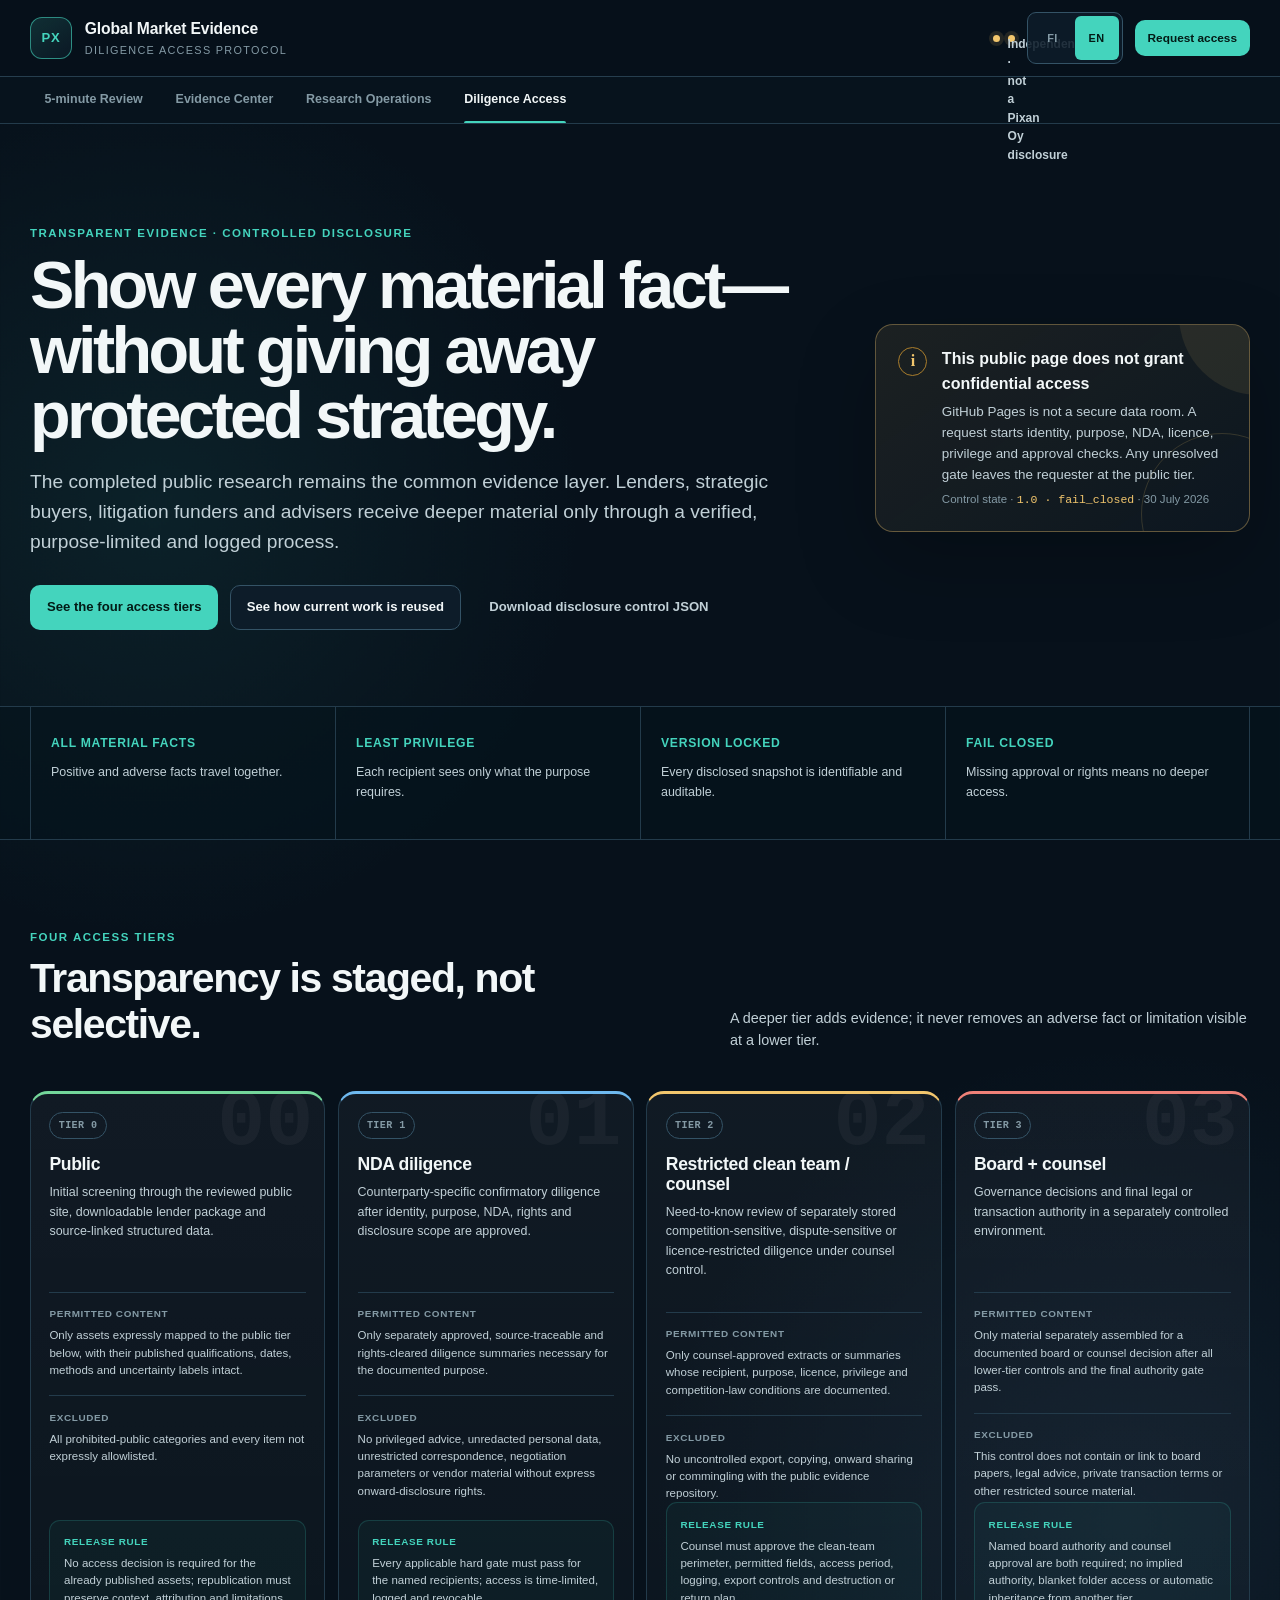
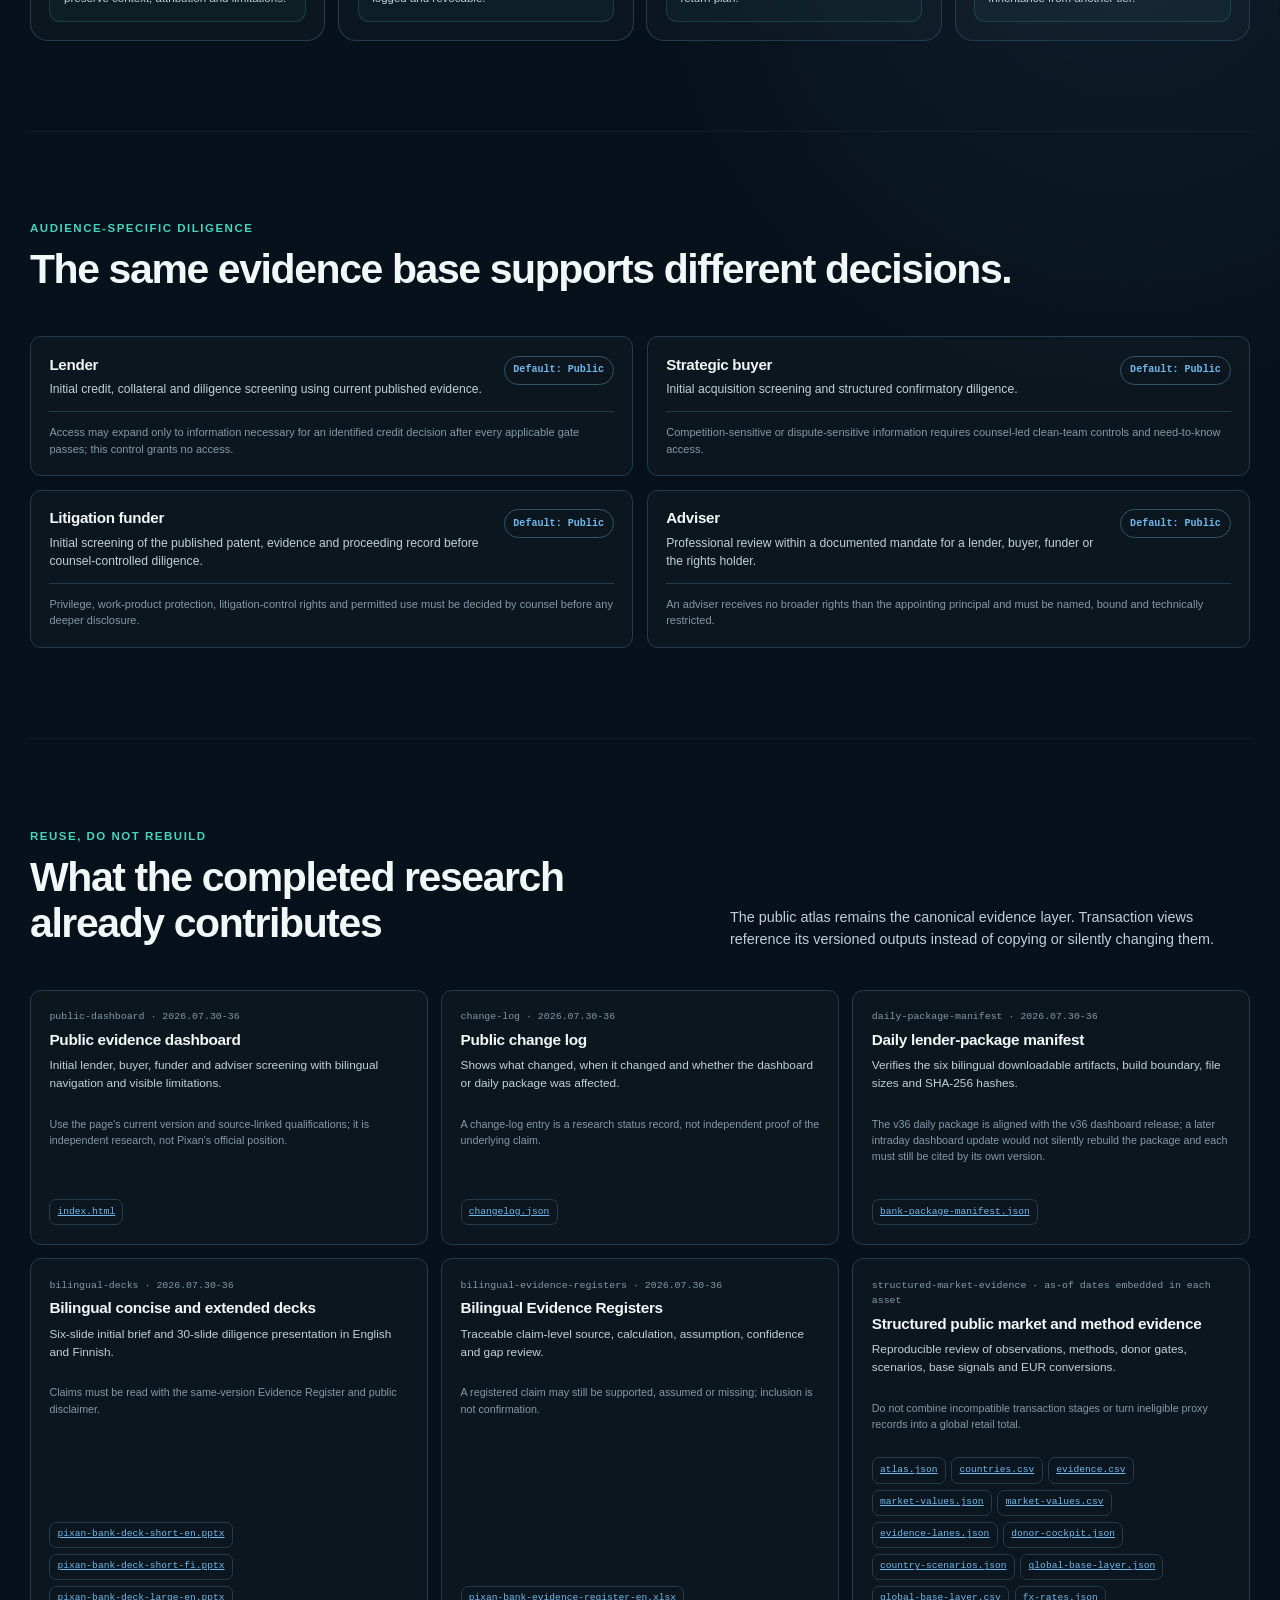
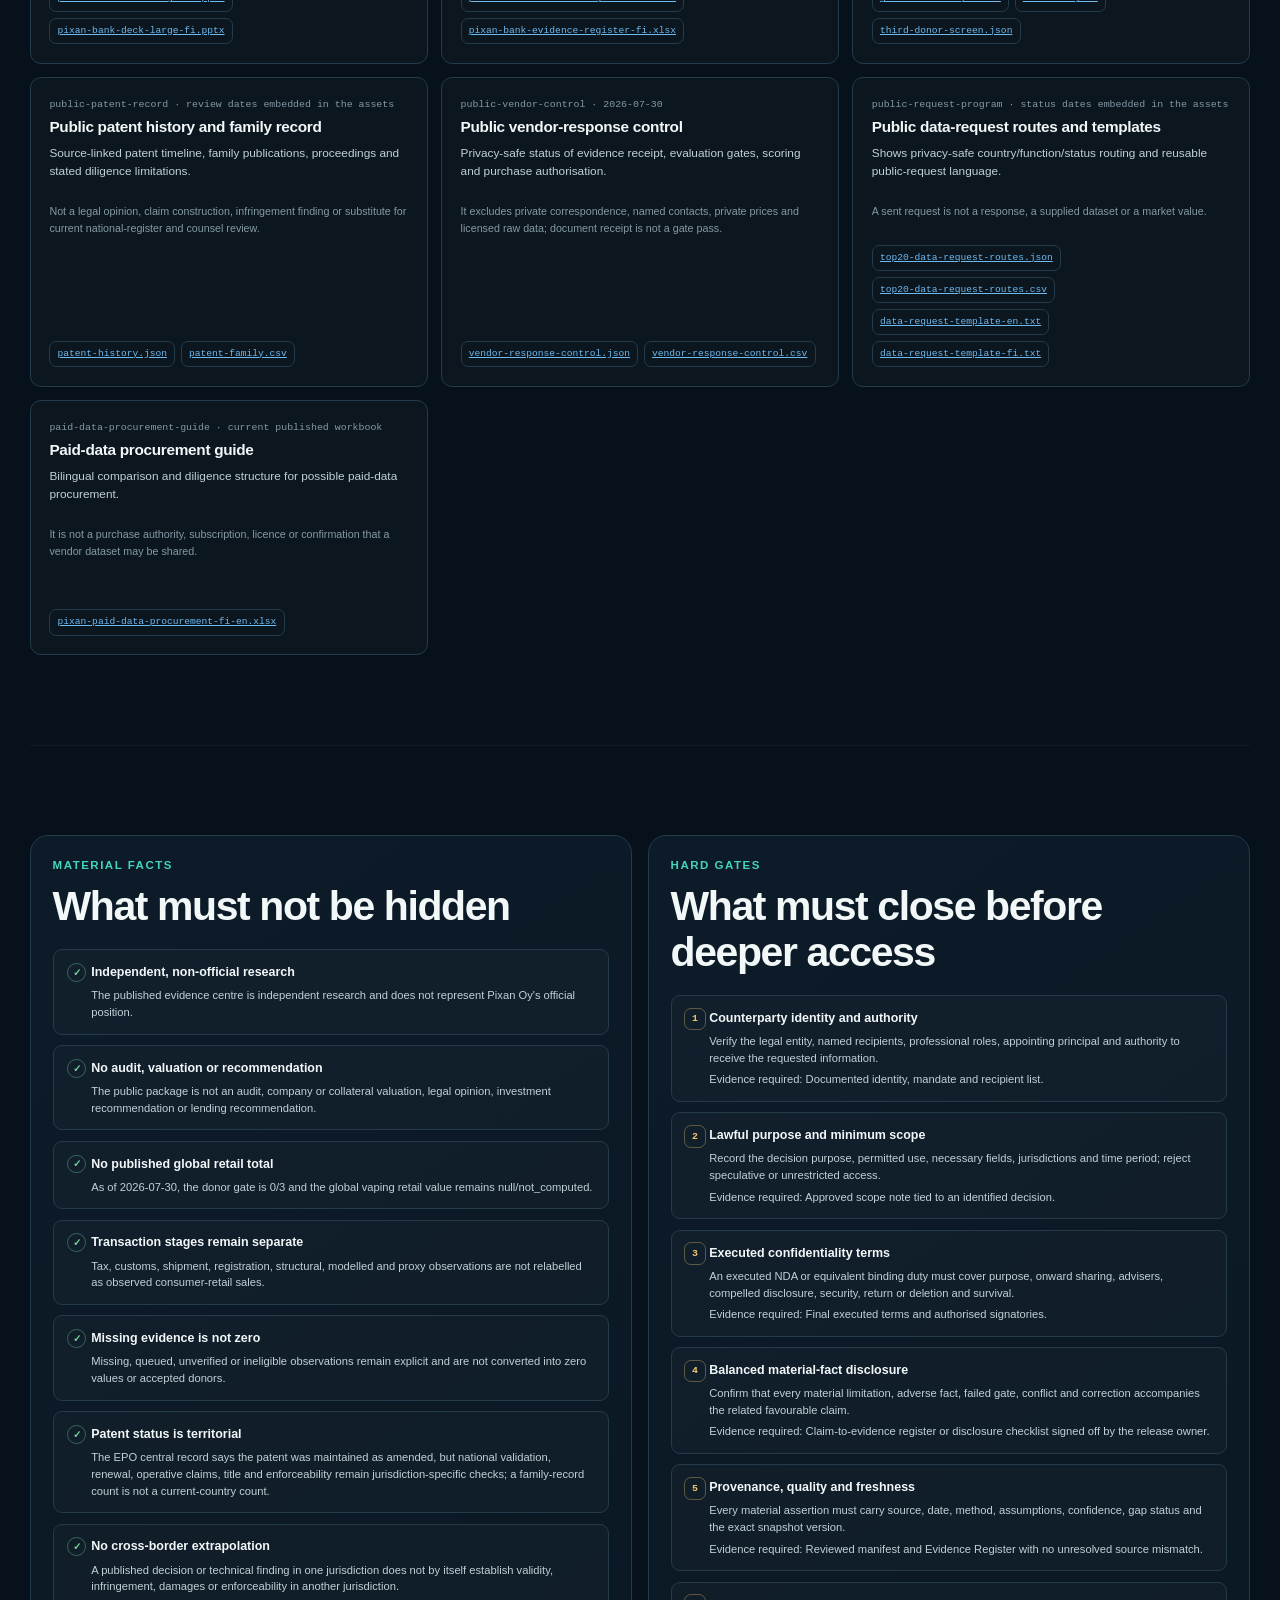
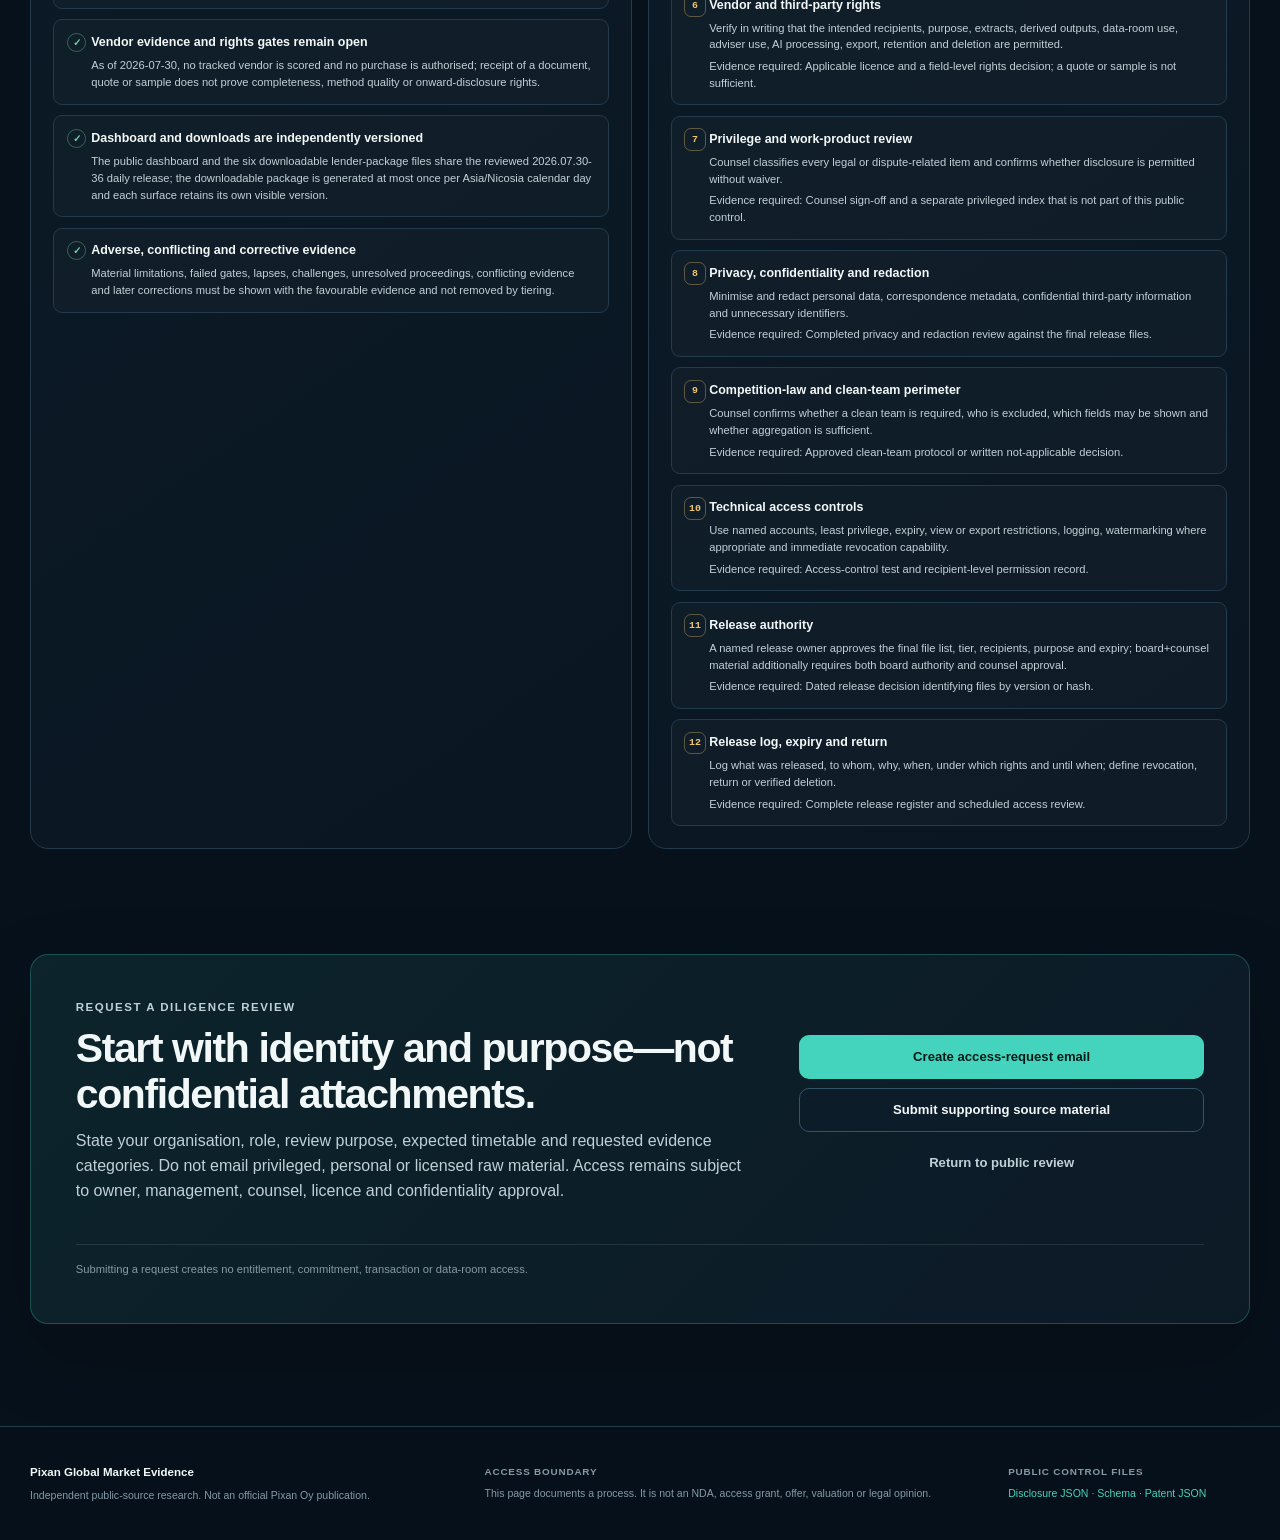
==== site/diligence.html @ b6220eeb "Publish v36 Canada tax-basis clarification" ====
<!doctype html>
<html lang="en">
<head>
  <meta charset="utf-8">
  <meta name="viewport" content="width=device-width, initial-scale=1">
  <meta name="description" content="Public-safe disclosure protocol for lender, buyer, funder and adviser diligence related to the Pixan independent evidence project.">
  <meta name="theme-color" content="#08131f">
  <meta property="og:type" content="website">
  <meta property="og:title" content="Diligence Access | Pixan Global Market Evidence">
  <meta property="og:description" content="See what is public, what requires an NDA and what remains restricted or privileged.">
  <meta property="og:image" content="https://jounirautio78-ops.github.io/pixan-global-market-evidence-public/assets/og-pixan-global-market-evidence.png">
  <meta name="twitter:card" content="summary_large_image">
  <title>Diligence Access | Pixan Global Market Evidence</title>
  <link rel="icon" href="assets/favicon.svg" type="image/svg+xml">
  <link rel="stylesheet" href="assets/styles.css?v=2026-07-30-36">
  <script defer src="assets/i18n.js?v=2026-07-30-36"></script>
  <script defer src="assets/diligence.js?v=2026-07-30-36"></script>
</head>
<body class="diligence-page" data-review-view="diligence">
  <a class="skip-link" href="#diligence-main" data-copy-en="Skip to content" data-copy-fi="Siirry sisältöön">Skip to content</a>

  <header class="site-header">
    <div class="header-inner">
      <a class="brand" href="index.html" aria-label="Pixan Global Market Evidence">
        <span class="brand-mark" aria-hidden="true">PX</span>
        <span>
          <strong>Global Market Evidence</strong>
          <small data-copy-en="Diligence access protocol" data-copy-fi="Due diligence -pääsyprotokolla">Diligence access protocol</small>
        </span>
      </a>
      <div class="header-actions">
        <span class="independent-pill"><span aria-hidden="true"></span><span data-copy-en="Independent · not a Pixan Oy disclosure" data-copy-fi="Riippumaton · ei Pixan Oy:n tiedonanto">Independent · not a Pixan Oy disclosure</span></span>
        <div class="language-switch" role="group" aria-label="Language selection" data-label-en="Language selection" data-label-fi="Kielivalinta">
          <button type="button" data-language="fi" lang="fi" aria-label="Suomi" aria-pressed="false">FI</button>
          <button type="button" data-language="en" lang="en" aria-label="English" aria-pressed="true">EN</button>
        </div>
        <a class="button button-primary button-small" href="#request-access" data-copy-en="Request access" data-copy-fi="Pyydä pääsyä">Request access</a>
      </div>
    </div>
  </header>

  <nav class="workspace-view-nav no-print" aria-label="Workspace views" data-label-en="Workspace views" data-label-fi="Työtilan näkymät">
    <div class="workspace-view-inner">
      <a class="workspace-view-link" href="review.html?view=review" data-copy-en="5-minute Review" data-copy-fi="5 minuutin katsaus">5-minute Review</a>
      <a class="workspace-view-link" href="index.html" data-copy-en="Evidence Center" data-copy-fi="Evidenssikeskus">Evidence Center</a>
      <a class="workspace-view-link" href="review.html?view=operations" data-copy-en="Research Operations" data-copy-fi="Tutkimusoperaatiot">Research Operations</a>
      <a class="workspace-view-link" href="diligence.html" aria-current="page" data-copy-en="Diligence Access" data-copy-fi="Due diligence -pääsy">Diligence Access</a>
    </div>
  </nav>

  <main id="diligence-main">
    <section class="diligence-hero shell" aria-labelledby="diligence-title">
      <div>
        <p class="eyebrow" data-copy-en="Transparent evidence · controlled disclosure" data-copy-fi="Läpinäkyvä evidenssi · hallittu luovutus">Transparent evidence · controlled disclosure</p>
        <h1 id="diligence-title" data-copy-en="Show every material fact—without giving away protected strategy." data-copy-fi="Näytä jokainen olennainen fakta — luovuttamatta suojattua strategiaa.">Show every material fact—without giving away protected strategy.</h1>
        <p class="hero-lead" data-copy-en="The completed public research remains the common evidence layer. Lenders, strategic buyers, litigation funders and advisers receive deeper material only through a verified, purpose-limited and logged process." data-copy-fi="Valmis julkinen tutkimus säilyy yhteisenä evidenssikerroksena. Lainanantajat, strategiset ostajat, oikeudenkäyntirahoittajat ja neuvonantajat saavat syvempää aineistoa vain varmennetun, käyttötarkoitukseen rajatun ja lokitetun prosessin kautta.">The completed public research remains the common evidence layer. Lenders, strategic buyers, litigation funders and advisers receive deeper material only through a verified, purpose-limited and logged process.</p>
        <div class="hero-actions">
          <a class="button button-primary" href="#access-tiers" data-copy-en="See the four access tiers" data-copy-fi="Katso neljä pääsytasoa">See the four access tiers</a>
          <a class="button button-secondary" href="#reuse" data-copy-en="See how current work is reused" data-copy-fi="Katso miten nykytyö hyödynnetään">See how current work is reused</a>
          <a class="button button-ghost" href="data/investor-disclosure-control.json" download data-copy-en="Download disclosure control JSON" data-copy-fi="Lataa disclosure-kontrollin JSON">Download disclosure control JSON</a>
        </div>
      </div>
      <aside class="disclosure-card diligence-boundary" aria-label="Access boundary" data-label-en="Access boundary" data-label-fi="Pääsyn rajaus">
        <div class="disclosure-icon" aria-hidden="true">i</div>
        <div>
          <strong data-copy-en="This public page does not grant confidential access" data-copy-fi="Tämä julkinen sivu ei myönnä luottamuksellista pääsyä">This public page does not grant confidential access</strong>
          <p data-copy-en="GitHub Pages is not a secure data room. A request starts identity, purpose, NDA, licence, privilege and approval checks. Any unresolved gate leaves the requester at the public tier." data-copy-fi="GitHub Pages ei ole suojattu datahuone. Pyyntö käynnistää henkilöllisyyden, käyttötarkoituksen, NDA:n, lisenssin, asianajosalaisuuden ja hyväksyntöjen tarkistukset. Avoin portti jättää pyytäjän julkiselle tasolle.">GitHub Pages is not a secure data room. A request starts identity, purpose, NDA, licence, privilege and approval checks. Any unresolved gate leaves the requester at the public tier.</p>
          <p class="muted"><span data-copy-en="Control state" data-copy-fi="Kontrollitila">Control state</span> · <code id="diligence-control-version">checking…</code> · <time id="diligence-control-date">—</time></p>
        </div>
      </aside>
    </section>

    <section class="diligence-proof-band" aria-label="Disclosure principles" data-label-en="Disclosure principles" data-label-fi="Luovutusperiaatteet">
      <div class="shell diligence-proof-grid">
        <article><strong data-copy-en="All material facts" data-copy-fi="Kaikki olennaiset faktat">All material facts</strong><p data-copy-en="Positive and adverse facts travel together." data-copy-fi="Myönteiset ja kielteiset faktat esitetään yhdessä.">Positive and adverse facts travel together.</p></article>
        <article><strong data-copy-en="Least privilege" data-copy-fi="Vähimmät oikeudet">Least privilege</strong><p data-copy-en="Each recipient sees only what the purpose requires." data-copy-fi="Kukin vastaanottaja näkee vain käyttötarkoituksen edellyttämän aineiston.">Each recipient sees only what the purpose requires.</p></article>
        <article><strong data-copy-en="Version locked" data-copy-fi="Versiolukittu">Version locked</strong><p data-copy-en="Every disclosed snapshot is identifiable and auditable." data-copy-fi="Jokainen luovutettu snapshot on tunnistettava ja auditoitava.">Every disclosed snapshot is identifiable and auditable.</p></article>
        <article><strong data-copy-en="Fail closed" data-copy-fi="Fail closed">Fail closed</strong><p data-copy-en="Missing approval or rights means no deeper access." data-copy-fi="Puuttuva hyväksyntä tai käyttöoikeus estää syvemmän pääsyn.">Missing approval or rights means no deeper access.</p></article>
      </div>
    </section>

    <section id="access-tiers" class="shell diligence-section" aria-labelledby="access-tiers-title">
      <div class="section-heading">
        <div>
          <p class="eyebrow" data-copy-en="Four access tiers" data-copy-fi="Neljä pääsytasoa">Four access tiers</p>
          <h2 id="access-tiers-title" data-copy-en="Transparency is staged, not selective." data-copy-fi="Läpinäkyvyys on vaiheistettua, ei valikoivaa.">Transparency is staged, not selective.</h2>
        </div>
        <p data-copy-en="A deeper tier adds evidence; it never removes an adverse fact or limitation visible at a lower tier." data-copy-fi="Syvempi taso lisää evidenssiä; se ei koskaan poista alemmalla tasolla näkyvää kielteistä faktaa tai rajausta.">A deeper tier adds evidence; it never removes an adverse fact or limitation visible at a lower tier.</p>
      </div>
      <div id="diligence-tier-grid" class="diligence-tier-grid" aria-live="polite"></div>
    </section>

    <section class="shell diligence-section" aria-labelledby="audience-title">
      <div class="section-heading">
        <div>
          <p class="eyebrow" data-copy-en="Audience-specific diligence" data-copy-fi="Osapuolikohtainen due diligence">Audience-specific diligence</p>
          <h2 id="audience-title" data-copy-en="The same evidence base supports different decisions." data-copy-fi="Sama evidenssipohja tukee erilaisia päätöksiä.">The same evidence base supports different decisions.</h2>
        </div>
      </div>
      <div id="diligence-audience-grid" class="diligence-audience-grid" aria-live="polite"></div>
    </section>

    <section id="reuse" class="shell diligence-section" aria-labelledby="reuse-title">
      <div class="section-heading">
        <div>
          <p class="eyebrow" data-copy-en="Reuse, do not rebuild" data-copy-fi="Hyödynnä, älä rakenna uudelleen">Reuse, do not rebuild</p>
          <h2 id="reuse-title" data-copy-en="What the completed research already contributes" data-copy-fi="Mitä valmis tutkimus antaa jo nyt">What the completed research already contributes</h2>
        </div>
        <p data-copy-en="The public atlas remains the canonical evidence layer. Transaction views reference its versioned outputs instead of copying or silently changing them." data-copy-fi="Julkinen atlas säilyy kanonisena evidenssikerroksena. Transaktionäkymät viittaavat sen versioituihin tuotoksiin kopioimatta tai muuttamatta niitä hiljaa.">The public atlas remains the canonical evidence layer. Transaction views reference its versioned outputs instead of copying or silently changing them.</p>
      </div>
      <div id="diligence-reuse-grid" class="diligence-reuse-grid" aria-live="polite"></div>
    </section>

    <section class="shell diligence-section diligence-two-column">
      <article class="panel">
        <p class="eyebrow" data-copy-en="Material facts" data-copy-fi="Olennaiset faktat">Material facts</p>
        <h2 data-copy-en="What must not be hidden" data-copy-fi="Mitä ei saa piilottaa">What must not be hidden</h2>
        <ul id="diligence-material-facts" class="diligence-check-list"></ul>
      </article>
      <article class="panel">
        <p class="eyebrow" data-copy-en="Hard gates" data-copy-fi="Kovat portit">Hard gates</p>
        <h2 data-copy-en="What must close before deeper access" data-copy-fi="Mikä on suljettava ennen syvempää pääsyä">What must close before deeper access</h2>
        <ol id="diligence-hard-gates" class="diligence-numbered-list"></ol>
      </article>
    </section>

    <section id="request-access" class="shell diligence-request-panel" aria-labelledby="request-access-title">
      <div>
        <p class="eyebrow" data-copy-en="Request a diligence review" data-copy-fi="Pyydä due diligence -tarkistusta">Request a diligence review</p>
        <h2 id="request-access-title" data-copy-en="Start with identity and purpose—not confidential attachments." data-copy-fi="Aloita henkilöllisyydestä ja käyttötarkoituksesta — älä luottamuksellisista liitteistä.">Start with identity and purpose—not confidential attachments.</h2>
        <p data-copy-en="State your organisation, role, review purpose, expected timetable and requested evidence categories. Do not email privileged, personal or licensed raw material. Access remains subject to owner, management, counsel, licence and confidentiality approval." data-copy-fi="Ilmoita organisaatio, rooli, tarkistuksen tarkoitus, aikataulu ja pyydetyt evidenssiluokat. Älä lähetä sähköpostilla asianajosalaisuuden alaista, henkilötietoja sisältävää tai lisensoitua raakadataa. Pääsy edellyttää omistajan, johdon, lakimiehen, lisenssin ja salassapidon hyväksyntää.">State your organisation, role, review purpose, expected timetable and requested evidence categories. Do not email privileged, personal or licensed raw material. Access remains subject to owner, management, counsel, licence and confidentiality approval.</p>
      </div>
      <div class="diligence-request-actions">
        <a id="diligence-request-email" class="button button-primary" href="mailto:jouni.rautio78@gmail.com?subject=Pixan%20diligence%20access%20request" data-copy-en="Create access-request email" data-copy-fi="Luo pääsypyyntösähköposti">Create access-request email</a>
        <a class="button button-secondary" href="index.html#submit" data-copy-en="Submit supporting source material" data-copy-fi="Toimita tukevaa lähdeaineistoa">Submit supporting source material</a>
        <a class="button button-ghost" href="review.html?view=review" data-copy-en="Return to public review" data-copy-fi="Palaa julkiseen katsaukseen">Return to public review</a>
      </div>
      <p id="diligence-request-note" class="diligence-request-note" data-copy-en="Submitting a request creates no entitlement, commitment, transaction or data-room access." data-copy-fi="Pyynnön lähettäminen ei luo oikeutta, sitoumusta, transaktiota tai datahuonepääsyä.">Submitting a request creates no entitlement, commitment, transaction or data-room access.</p>
    </section>

    <div class="shell load-error" id="diligence-load-error" hidden>
      <strong data-copy-en="The disclosure control could not be verified." data-copy-fi="Disclosure-kontrollia ei voitu varmistaa.">The disclosure control could not be verified.</strong>
      <p data-copy-en="No access classification should be inferred from an empty view. Use only the public evidence center until the committed control file is available." data-copy-fi="Tyhjästä näkymästä ei saa päätellä pääsyluokitusta. Käytä vain julkista evidenssikeskusta, kunnes versionhallittu kontrollitiedosto on saatavilla.">No access classification should be inferred from an empty view. Use only the public evidence center until the committed control file is available.</p>
    </div>
  </main>

  <footer class="site-footer">
    <div class="shell footer-grid">
      <div><strong>Pixan Global Market Evidence</strong><p data-copy-en="Independent public-source research. Not an official Pixan Oy publication." data-copy-fi="Riippumaton julkisten lähteiden tutkimus. Ei Pixan Oy:n virallinen julkaisu.">Independent public-source research. Not an official Pixan Oy publication.</p></div>
      <div><span data-copy-en="Access boundary" data-copy-fi="Pääsyn rajaus">Access boundary</span><p data-copy-en="This page documents a process. It is not an NDA, access grant, offer, valuation or legal opinion." data-copy-fi="Tämä sivu dokumentoi prosessin. Se ei ole NDA, pääsylupa, tarjous, arvonmääritys tai oikeudellinen lausunto.">This page documents a process. It is not an NDA, access grant, offer, valuation or legal opinion.</p></div>
      <div><span data-copy-en="Public control files" data-copy-fi="Julkiset kontrollitiedostot">Public control files</span><p><a href="data/investor-disclosure-control.json">Disclosure JSON</a> · <a href="schemas/investor-disclosure-control.schema.json">Schema</a> · <a href="data/patent-history.json">Patent JSON</a></p></div>
    </div>
  </footer>
</body>
</html>
---- site/assets/styles.css ----
:root {
  color-scheme: dark;
  --bg: #07111b;
  --bg-soft: #0a1723;
  --surface: #0d1c29;
  --surface-2: #112432;
  --surface-3: #152b3b;
  --line: #233b4b;
  --line-strong: #345366;
  --text: #f2f7f8;
  --text-soft: #c1d0d7;
  --muted: #849aa5;
  --teal: #44d4bd;
  --teal-dark: #0d8c7d;
  --amber: #f2c66d;
  --amber-dark: #a97d2c;
  --blue: #6eb9ef;
  --red: #ef8178;
  --green: #74d69a;
  --shadow: 0 18px 50px rgba(0, 0, 0, .25);
  --radius: 18px;
  --radius-small: 11px;
  --shell: 1220px;
  --font-sans: Inter, ui-sans-serif, -apple-system, BlinkMacSystemFont, "Segoe UI", sans-serif;
  --font-mono: "SFMono-Regular", Consolas, "Liberation Mono", monospace;
}

* { box-sizing: border-box; }

html {
  scroll-behavior: smooth;
  background: var(--bg);
}

body {
  margin: 0;
  min-width: 320px;
  background:
    radial-gradient(circle at 78% -10%, rgba(68, 212, 189, .09), transparent 31rem),
    radial-gradient(circle at 5% 30%, rgba(110, 185, 239, .05), transparent 28rem),
    var(--bg);
  color: var(--text);
  font-family: var(--font-sans);
  font-size: 16px;
  line-height: 1.55;
  -webkit-font-smoothing: antialiased;
}

a { color: inherit; }
button, input, select { font: inherit; }
button, a { -webkit-tap-highlight-color: transparent; }
svg { display: block; }

.sr-only {
  position: absolute;
  width: 1px;
  height: 1px;
  padding: 0;
  margin: -1px;
  overflow: hidden;
  clip: rect(0, 0, 0, 0);
  white-space: nowrap;
  border: 0;
}

.skip-link {
  position: fixed;
  z-index: 100;
  left: 1rem;
  top: 1rem;
  padding: .7rem 1rem;
  border-radius: 8px;
  background: var(--teal);
  color: #041713;
  font-weight: 800;
  transform: translateY(-160%);
  transition: transform .18s ease;
}
.skip-link:focus { transform: translateY(0); }

.shell {
  width: min(calc(100% - 40px), var(--shell));
  margin-inline: auto;
}

.site-header {
  position: sticky;
  z-index: 30;
  top: 0;
  border-bottom: 1px solid rgba(52, 83, 102, .7);
  background: rgba(7, 17, 27, .9);
  backdrop-filter: blur(16px);
}

.header-inner {
  width: min(calc(100% - 40px), var(--shell));
  min-height: 76px;
  margin: auto;
  display: flex;
  align-items: center;
  justify-content: space-between;
  gap: 1rem;
}

.brand {
  display: inline-flex;
  align-items: center;
  gap: .8rem;
  text-decoration: none;
  letter-spacing: -.01em;
}

.brand-mark {
  width: 42px;
  height: 42px;
  display: grid;
  place-items: center;
  border: 1px solid rgba(68, 212, 189, .6);
  border-radius: 12px;
  background: linear-gradient(145deg, rgba(68, 212, 189, .16), rgba(110, 185, 239, .05));
  color: var(--teal);
  font-size: .82rem;
  font-weight: 900;
  letter-spacing: .06em;
}

.brand strong, .brand small { display: block; }
.brand strong { font-size: .98rem; }
.brand small { color: var(--muted); font-size: .68rem; text-transform: uppercase; letter-spacing: .12em; }

.header-actions { display: flex; align-items: center; gap: .75rem; }
.language-switch {
  display: inline-flex;
  padding: 3px;
  border: 1px solid var(--line-strong);
  border-radius: 9px;
  background: rgba(13, 28, 41, .88);
}
.language-switch button {
  min-width: 44px;
  min-height: 44px;
  padding: .25rem .45rem;
  border: 0;
  border-radius: 6px;
  background: transparent;
  color: var(--muted);
  font-size: .68rem;
  font-weight: 900;
  letter-spacing: .05em;
  cursor: pointer;
}
.language-switch button:hover { color: var(--text); }
.language-switch button.is-active {
  background: var(--teal);
  color: #031b16;
}
.language-switch button:focus-visible { outline: 2px solid var(--blue); outline-offset: 2px; }
.independent-pill {
  display: inline-flex;
  align-items: center;
  gap: .45rem;
  color: var(--text-soft);
  font-size: .75rem;
  font-weight: 700;
}
.independent-pill span {
  width: 7px;
  height: 7px;
  border-radius: 50%;
  background: var(--amber);
  box-shadow: 0 0 0 4px rgba(242, 198, 109, .12);
}

.workspace-view-nav {
  position: sticky;
  z-index: 29;
  top: 76px;
  border-bottom: 1px solid var(--line);
  background: rgba(8, 20, 30, .96);
  backdrop-filter: blur(14px);
}
.workspace-view-inner {
  width: min(calc(100% - 40px), var(--shell));
  min-height: 46px;
  margin: auto;
  display: flex;
  align-items: stretch;
  gap: .25rem;
  overflow-x: auto;
  scrollbar-width: none;
}
.workspace-view-inner::-webkit-scrollbar { display: none; }
.workspace-view-link {
  position: relative;
  min-height: 44px;
  padding: .68rem .9rem;
  display: inline-flex;
  flex: 0 0 auto;
  align-items: center;
  border-radius: 8px 8px 0 0;
  color: var(--muted);
  text-decoration: none;
  font-size: .78rem;
  font-weight: 800;
  white-space: nowrap;
}
.workspace-view-link:hover { color: var(--text); background: rgba(255, 255, 255, .025); }
.workspace-view-link[aria-current="page"] { color: var(--text); }
.workspace-view-link[aria-current="page"]::after {
  content: "";
  position: absolute;
  right: .9rem;
  bottom: 0;
  left: .9rem;
  height: 2px;
  border-radius: 2px 2px 0 0;
  background: var(--teal);
}
.workspace-view-nav + .section-nav { top: 122px; }
.atlas-page .tab-panel { scroll-margin-top: 178px; }

.section-nav {
  position: sticky;
  z-index: 25;
  top: 76px;
  border-bottom: 1px solid var(--line);
  background: rgba(10, 23, 35, .93);
  backdrop-filter: blur(14px);
}
.nav-inner {
  width: min(calc(100% - 40px), var(--shell));
  margin: auto;
  display: flex;
  overflow-x: auto;
  scrollbar-width: none;
}
.nav-inner::-webkit-scrollbar { display: none; }
.nav-inner a {
  position: relative;
  flex: 0 0 auto;
  padding: .9rem 1.1rem;
  color: var(--muted);
  text-decoration: none;
  font-size: .83rem;
  font-weight: 700;
}
.nav-inner a:hover, .nav-inner a[aria-current="page"] { color: var(--text); }
.nav-inner a[aria-current="page"]::after {
  content: "";
  position: absolute;
  left: 1.1rem;
  right: 1.1rem;
  bottom: 0;
  height: 2px;
  background: var(--teal);
}

.hero {
  min-height: 505px;
  padding-block: 5.2rem 4.5rem;
  display: grid;
  grid-template-columns: minmax(0, 1.45fr) minmax(300px, .65fr);
  align-items: center;
  gap: 4rem;
}

.eyebrow, .kicker {
  margin: 0 0 .7rem;
  color: var(--teal);
  font-size: .72rem;
  line-height: 1.3;
  font-weight: 800;
  letter-spacing: .13em;
  text-transform: uppercase;
}
.kicker { color: var(--muted); font-size: .66rem; }

h1, h2, h3, p { margin-top: 0; }
h1, h2, h3 { line-height: 1.12; letter-spacing: -.034em; }
h1 { max-width: 780px; margin-bottom: 1.2rem; font-size: clamp(2.35rem, 5vw, 4.75rem); }
h2 { margin-bottom: .7rem; font-size: clamp(1.8rem, 3.2vw, 3rem); }
h3 { margin-bottom: .55rem; font-size: 1.12rem; letter-spacing: -.02em; }

.hero-lead {
  max-width: 740px;
  margin-bottom: 1.8rem;
  color: var(--text-soft);
  font-size: clamp(1rem, 1.5vw, 1.2rem);
}

.hero-actions { display: flex; flex-wrap: wrap; gap: .7rem; }
.button {
  min-height: 44px;
  padding: .68rem 1rem;
  display: inline-flex;
  align-items: center;
  justify-content: center;
  border: 1px solid transparent;
  border-radius: 10px;
  text-decoration: none;
  font-size: .82rem;
  font-weight: 800;
  transition: transform .15s ease, border-color .15s ease, background .15s ease;
}
.button:hover { transform: translateY(-1px); }
.button-primary { background: var(--teal); color: #031b16; }
.button-primary:hover { background: #65e3cf; }
.button-secondary { border-color: var(--line-strong); background: var(--surface); color: var(--text); }
.button-secondary:hover, .button-ghost:hover { border-color: var(--teal-dark); }
.button-ghost { border-color: transparent; color: var(--text-soft); }
.button-small { min-height: 36px; padding: .47rem .75rem; font-size: .74rem; }

.disclosure-card {
  position: relative;
  padding: 1.4rem;
  display: grid;
  grid-template-columns: auto 1fr;
  gap: .9rem;
  overflow: hidden;
  border: 1px solid var(--line-strong);
  border-radius: var(--radius);
  background: linear-gradient(145deg, rgba(17, 36, 50, .94), rgba(8, 25, 36, .92));
  box-shadow: var(--shadow);
}
.disclosure-card::before {
  content: "";
  position: absolute;
  width: 160px;
  height: 160px;
  right: -90px;
  top: -90px;
  border-radius: 50%;
  background: rgba(242, 198, 109, .09);
}
.disclosure-card p { margin: .35rem 0 0; color: var(--text-soft); font-size: .84rem; }
.disclosure-card .muted { color: var(--muted); font-size: .72rem; }
.disclosure-card code { font-family: var(--font-mono); color: var(--amber); }
.disclosure-icon {
  width: 29px;
  height: 29px;
  display: grid;
  place-items: center;
  border: 1px solid var(--amber-dark);
  border-radius: 50%;
  color: var(--amber);
  font-family: Georgia, serif;
  font-weight: 700;
}

.metrics-band {
  border-block: 1px solid var(--line);
  background: rgba(10, 23, 35, .64);
}
.metric-grid { display: grid; grid-template-columns: repeat(4, 1fr); }
.metric-card {
  min-height: 132px;
  padding: 1.5rem 1.35rem;
  display: flex;
  flex-direction: column;
  justify-content: center;
  border-right: 1px solid var(--line);
}
.metric-card:first-child { border-left: 1px solid var(--line); }
.metric-card span { color: var(--muted); font-size: .68rem; font-weight: 800; letter-spacing: .08em; text-transform: uppercase; }
.metric-card strong { margin: .15rem 0; font-size: clamp(1.75rem, 3vw, 2.65rem); line-height: 1; letter-spacing: -.05em; font-variant-numeric: tabular-nums; }
.metric-card small { color: var(--text-soft); font-size: .74rem; }
.skeleton span, .skeleton strong, .skeleton small {
  display: block;
  width: 75%;
  height: 10px;
  margin-block: 5px;
  border-radius: 8px;
  background: linear-gradient(90deg, var(--surface), var(--surface-3), var(--surface));
  background-size: 200% 100%;
  animation: shimmer 1.5s infinite;
}
.skeleton strong { width: 45%; height: 30px; }
@keyframes shimmer { to { background-position: -200% 0; } }

.tab-panel { padding-block: 5rem 6rem; scroll-margin-top: 132px; }
.section-heading {
  margin-bottom: 2rem;
  display: flex;
  align-items: end;
  justify-content: space-between;
  gap: 2rem;
}
.section-heading > p { max-width: 520px; margin-bottom: .45rem; color: var(--text-soft); font-size: .9rem; }

.dashboard-grid {
  display: grid;
  grid-template-columns: repeat(2, minmax(0, 1fr));
  gap: 1rem;
}
.panel {
  padding: 1.35rem;
  border: 1px solid var(--line);
  border-radius: var(--radius);
  background: linear-gradient(145deg, rgba(13, 28, 41, .94), rgba(10, 23, 35, .94));
}
.panel-wide { grid-column: 1 / -1; }
.panel-heading { margin-bottom: 1.2rem; display: flex; align-items: start; justify-content: space-between; gap: 1rem; }
.panel-heading h3 { margin-bottom: 0; }
.panel-note { color: var(--muted); font-size: .68rem; }

.coverage-bars { display: grid; gap: .95rem; }
.coverage-row { display: grid; grid-template-columns: 170px minmax(0, 1fr) 72px; align-items: center; gap: 1rem; }
.coverage-label strong, .coverage-label small { display: block; }
.coverage-label strong { font-size: .8rem; }
.coverage-label small { color: var(--muted); font-size: .65rem; }
.coverage-track { height: 8px; overflow: hidden; border-radius: 999px; background: #07121b; }
.coverage-fill { height: 100%; min-width: 2px; border-radius: inherit; background: linear-gradient(90deg, var(--teal-dark), var(--teal)); }
.coverage-number { text-align: right; font-size: .78rem; font-weight: 800; font-variant-numeric: tabular-nums; }

.grade-list { display: grid; gap: .1rem; }
.grade-list > div { padding-block: .72rem; display: flex; gap: .8rem; border-bottom: 1px solid var(--line); }
.grade-list > div:last-child { border-bottom: 0; }
.grade-list p { margin: 0; }
.grade-list strong, .grade-list small { display: block; }
.grade-list strong { font-size: .79rem; }
.grade-list small { margin-top: .15rem; color: var(--muted); font-size: .68rem; }
.grade {
  width: 30px;
  height: 30px;
  flex: 0 0 auto;
  display: inline-grid;
  place-items: center;
  border: 1px solid currentColor;
  border-radius: 8px;
  font-size: .74rem;
  font-weight: 900;
}
.grade-a { color: var(--green); background: rgba(116, 214, 154, .08); }
.grade-b { color: var(--blue); background: rgba(110, 185, 239, .08); }
.grade-c { color: var(--amber); background: rgba(242, 198, 109, .08); }
.grade-d { color: var(--muted); background: rgba(132, 154, 165, .08); }

.readiness-list { display: grid; }
.readiness-item { padding-block: .78rem; display: grid; grid-template-columns: auto 1fr auto; align-items: start; gap: .75rem; border-bottom: 1px solid var(--line); }
.readiness-item:last-child { border-bottom: 0; }
.readiness-dot { width: 9px; height: 9px; margin-top: .35rem; border-radius: 50%; background: var(--amber); box-shadow: 0 0 0 4px rgba(242, 198, 109, .08); }
.readiness-item[data-state="open"] .readiness-dot { background: var(--red); }
.readiness-item[data-state="partial"] .readiness-dot { background: var(--amber); }
.readiness-item[data-state="ready"] .readiness-dot { background: var(--green); }
.readiness-item strong { display: block; font-size: .78rem; }
.readiness-item small { display: block; margin-top: .18rem; color: var(--muted); font-size: .67rem; }
.state-label { padding: .18rem .4rem; border: 1px solid var(--line); border-radius: 999px; color: var(--text-soft); font-size: .58rem; font-weight: 800; text-transform: uppercase; }

.measure-grid { display: grid; grid-template-columns: repeat(4, 1fr); gap: .75rem; }
.measure-card { min-height: 180px; padding: 1rem; border: 1px solid var(--line); border-radius: var(--radius-small); background: rgba(7, 17, 27, .46); }
.measure-card > span { display: block; margin-bottom: 1.8rem; color: var(--muted); font-family: var(--font-mono); font-size: .66rem; }
.measure-card strong { display: block; margin-bottom: .45rem; font-size: .82rem; }
.measure-card p { margin-bottom: 0; color: var(--muted); font-size: .7rem; }
.measure-official { border-top-color: var(--green); }
.measure-tax { border-top-color: var(--amber); }
.measure-customs { border-top-color: var(--blue); }
.measure-model { border-top-color: #c294e8; }

.global-base-panel {
  margin-bottom: 1rem;
  background:
    radial-gradient(circle at 92% 6%, rgba(110, 185, 239, .08), transparent 13rem),
    linear-gradient(145deg, rgba(13, 28, 41, .98), rgba(8, 21, 31, .96));
}
.global-base-panel[data-state="error"] { border-color: rgba(230, 111, 102, .42); }
.global-base-boundary {
  margin-bottom: .85rem;
  padding: .75rem .9rem;
  border-left: 3px solid var(--amber);
  border-radius: 8px;
  background: rgba(242, 198, 109, .045);
}
.global-base-boundary strong { display: block; color: var(--amber); font-size: .73rem; }
.global-base-boundary p { margin: .22rem 0 0; color: var(--text-soft); font-size: .65rem; line-height: 1.5; }
.global-base-grid { display: grid; grid-template-columns: repeat(5, minmax(0, 1fr)); gap: .55rem; }
.global-base-card {
  min-width: 0;
  min-height: 112px;
  padding: .78rem;
  display: grid;
  align-content: start;
  gap: .22rem;
  border: 1px solid var(--line);
  border-top: 2px solid var(--blue);
  border-radius: 9px;
  background: rgba(255,255,255,.018);
}
.global-base-card strong { color: var(--text); font-family: var(--font-mono); font-size: 1.12rem; }
.global-base-card span { color: var(--text-soft); font-size: .63rem; font-weight: 800; }
.global-base-card small { color: var(--muted); font-size: .53rem; line-height: 1.4; }
.global-base-card-blocked { border-top-color: var(--red); }
.global-base-card-blocked strong { color: var(--red); }
.global-base-footer { margin-top: .8rem; display: flex; align-items: center; justify-content: space-between; gap: 1rem; }
.global-base-footer p { max-width: 780px; margin: 0; color: var(--muted); font-size: .62rem; line-height: 1.5; }
.global-base-actions { display: flex; flex: 0 0 auto; flex-wrap: wrap; justify-content: flex-end; gap: .45rem; }
.global-base-country-grid { display: grid; grid-template-columns: repeat(2, minmax(0, 1fr)); gap: .45rem; }
.global-base-country-item {
  min-width: 0;
  padding: .65rem .7rem;
  display: grid;
  gap: .18rem;
  border: 1px solid var(--line);
  border-radius: 8px;
  background: rgba(255,255,255,.018);
}
.global-base-country-item span { color: var(--muted); font-size: .57rem; font-weight: 800; letter-spacing: .03em; text-transform: uppercase; }
.global-base-country-item strong { color: var(--text-soft); font-family: var(--font-mono); font-size: .7rem; overflow-wrap: anywhere; }
.global-base-country-item small { color: var(--muted); font-size: .55rem; line-height: 1.4; }
.global-base-country-route strong { color: var(--amber); }
.global-base-country-boundary { margin: .6rem 0 0; padding: .6rem .7rem; border-left: 3px solid var(--amber); color: var(--text-soft); background: rgba(242, 198, 109, .04); font-size: .61rem; line-height: 1.45; }

.toolbar {
  margin-bottom: 1rem;
  padding: .75rem;
  display: flex;
  align-items: center;
  gap: .65rem;
  border: 1px solid var(--line);
  border-radius: var(--radius-small);
  background: var(--surface);
}
.search-field { position: relative; flex: 1 1 320px; }
.search-field svg { position: absolute; left: .75rem; top: 50%; width: 17px; fill: none; stroke: var(--muted); stroke-linecap: round; stroke-width: 1.7; transform: translateY(-50%); }
input, select {
  height: 40px;
  border: 1px solid var(--line);
  border-radius: 8px;
  outline: none;
  background: #081621;
  color: var(--text);
  font-size: .76rem;
}
input { width: 100%; padding: 0 .8rem 0 2.25rem; }
select { min-width: 170px; padding: 0 2rem 0 .75rem; }
textarea {
  width: 100%;
  min-height: 105px;
  padding: .7rem .8rem;
  resize: vertical;
  border: 1px solid var(--line);
  border-radius: 8px;
  outline: none;
  background: #081621;
  color: var(--text);
  font: inherit;
  font-size: .76rem;
}
input:focus, select:focus, textarea:focus { border-color: var(--teal); box-shadow: 0 0 0 3px rgba(68, 212, 189, .08); }
input::placeholder { color: #667c87; }
.result-count { margin-left: auto; padding-inline: .45rem; color: var(--muted); font-size: .68rem; white-space: nowrap; }

.table-wrap { overflow: auto; border: 1px solid var(--line); border-radius: var(--radius); background: rgba(10, 23, 35, .75); }
.data-table { width: 100%; border-collapse: collapse; table-layout: fixed; }
.data-table th { position: sticky; z-index: 1; top: 0; padding: .72rem .85rem; border-bottom: 1px solid var(--line-strong); background: #0c1b28; color: var(--muted); text-align: left; font-size: .62rem; font-weight: 800; letter-spacing: .08em; text-transform: uppercase; }
.data-table td { padding: .9rem .85rem; border-bottom: 1px solid var(--line); color: var(--text-soft); font-size: .72rem; vertical-align: middle; }
.data-table tbody tr:last-child td { border-bottom: 0; }
.data-table tbody tr { cursor: pointer; transition: background .14s ease; }
.data-table tbody tr:hover, .data-table tbody tr:focus-within { background: rgba(68, 212, 189, .035); }
.data-table th:nth-child(1) { width: 18%; }
.data-table th:nth-child(2) { width: 12%; }
.data-table th:nth-child(3) { width: 12%; }
.data-table th:nth-child(4) { width: 13%; }
.data-table th:nth-child(5) { width: 41%; }
.data-table th:nth-child(6) { width: 4%; }
.country-name { display: flex; align-items: center; gap: .65rem; }
.country-code { width: 32px; padding: .22rem 0; border: 1px solid var(--line); border-radius: 6px; color: var(--muted); text-align: center; font-family: var(--font-mono); font-size: .61rem; }
.country-name strong { display: block; color: var(--text); font-size: .78rem; }
.country-name small { display: block; color: var(--muted); font-size: .61rem; }
.table-grade { display: inline-flex; align-items: center; gap: .45rem; }
.table-grade .grade { width: 27px; height: 27px; }
.coverage-mini { display: flex; align-items: center; gap: .45rem; }
.coverage-mini span { width: 56px; height: 5px; overflow: hidden; border-radius: 999px; background: #061019; }
.coverage-mini i { display: block; height: 100%; border-radius: inherit; background: var(--teal); }
.coverage-mini b { font-size: .64rem; font-weight: 800; font-variant-numeric: tabular-nums; }
.row-action { width: 28px; height: 28px; border: 1px solid var(--line); border-radius: 8px; background: transparent; color: var(--muted); cursor: pointer; }
.row-action:hover { border-color: var(--teal); color: var(--teal); }

.empty-state { padding: 3rem; border: 1px dashed var(--line); border-radius: var(--radius); color: var(--muted); text-align: center; font-size: .82rem; }

.evidence-grid { display: grid; grid-template-columns: repeat(3, minmax(0, 1fr)); gap: .8rem; }
.evidence-card { min-height: 220px; padding: 1.1rem; display: flex; flex-direction: column; border: 1px solid var(--line); border-radius: var(--radius-small); background: var(--surface); }
.evidence-top { display: flex; align-items: start; justify-content: space-between; gap: 1rem; }
.evidence-card h3 { margin-top: 1rem; font-size: .94rem; }
.evidence-card p { margin-bottom: .7rem; color: var(--text-soft); font-size: .72rem; }
.evidence-card .evidence-use { color: var(--muted); }
.evidence-card a { margin-top: auto; color: var(--teal); font-size: .68rem; font-weight: 800; text-decoration: none; }
.evidence-card a:hover { text-decoration: underline; }
.source-host { max-width: 150px; overflow: hidden; color: var(--muted); font-family: var(--font-mono); font-size: .58rem; text-overflow: ellipsis; white-space: nowrap; }

.legal-layout { display: grid; grid-template-columns: minmax(0, 1.35fr) minmax(290px, .65fr); gap: 1rem; }
.timeline { margin: 0; padding: 0; list-style: none; }
.timeline li { position: relative; padding: 0 0 1.6rem 2.1rem; }
.timeline li:last-child { padding-bottom: 0; }
.timeline li::before { content: ""; position: absolute; left: .36rem; top: .55rem; bottom: -.55rem; width: 1px; background: var(--line-strong); }
.timeline li:last-child::before { display: none; }
.timeline li::after { content: ""; position: absolute; left: 0; top: .32rem; width: 12px; height: 12px; border: 2px solid var(--surface); border-radius: 50%; background: var(--teal); box-shadow: 0 0 0 1px var(--teal-dark); }
.timeline time { display: block; margin-bottom: .2rem; color: var(--amber); font-family: var(--font-mono); font-size: .66rem; }
.timeline strong { display: block; font-size: .85rem; }
.timeline p { margin: .28rem 0 .35rem; color: var(--text-soft); font-size: .72rem; }
.timeline a { color: var(--teal); font-size: .66rem; font-weight: 800; text-decoration: none; }
.legal-gates { margin-block: 1.2rem; display: grid; }
.legal-gate { padding-block: .8rem; display: flex; align-items: center; justify-content: space-between; gap: 1rem; border-bottom: 1px solid var(--line); }
.legal-gate span:first-child { font-size: .73rem; }
.legal-gate span:last-child { padding: .2rem .45rem; border: 1px solid var(--line); border-radius: 999px; color: var(--muted); font-size: .58rem; font-weight: 800; text-transform: uppercase; }
.warning-box { padding: .9rem; border: 1px solid rgba(242, 198, 109, .35); border-radius: 10px; background: rgba(242, 198, 109, .06); }
.warning-box strong { color: var(--amber); font-size: .72rem; text-transform: uppercase; letter-spacing: .08em; }
.warning-box p { margin: .25rem 0 0; color: var(--text-soft); font-size: .7rem; }

.method-grid { display: grid; grid-template-columns: repeat(4, 1fr); gap: .8rem; }
.method-card { min-height: 210px; padding: 1.1rem; border: 1px solid var(--line); border-radius: var(--radius-small); background: var(--surface); }
.method-card span { display: grid; width: 32px; height: 32px; place-items: center; margin-bottom: 2rem; border: 1px solid var(--teal-dark); border-radius: 8px; color: var(--teal); font-family: var(--font-mono); font-size: .66rem; }
.method-card h3 { font-size: .86rem; }
.method-card p { margin: 0; color: var(--muted); font-size: .7rem; }
.formula-panel { margin-top: .8rem; display: grid; grid-template-columns: minmax(240px, .55fr) minmax(0, 1.45fr); align-items: center; gap: 2rem; }
.formula-panel p { margin-bottom: 0; color: var(--muted); font-size: .72rem; }
.formula { display: flex; align-items: stretch; gap: .45rem; }
.formula span { flex: 1; padding: .75rem .55rem; display: grid; place-items: center; border: 1px solid var(--line); border-radius: 8px; background: #081621; color: var(--text-soft); text-align: center; font-size: .64rem; }
.formula b { display: grid; place-items: center; color: var(--teal); }
.rules-panel { margin-top: .8rem; }
.check-list { margin: 0; padding: 0; display: grid; grid-template-columns: repeat(2, 1fr); gap: .65rem 1.4rem; list-style: none; }
.check-list li { position: relative; padding-left: 1.45rem; color: var(--text-soft); font-size: .72rem; }
.check-list li::before { content: "✓"; position: absolute; left: 0; color: var(--teal); font-weight: 900; }

.submission-grid { display: grid; grid-template-columns: repeat(4, 1fr); gap: .8rem; }
.submission-card { min-height: 310px; padding: 1.3rem; display: flex; flex-direction: column; border: 1px solid var(--line); border-radius: var(--radius); background: var(--surface); text-decoration: none; transition: transform .18s ease, border-color .18s ease, background .18s ease; }
.submission-card:hover { transform: translateY(-3px); border-color: var(--line-strong); background: var(--surface-2); }
.submission-primary { border-color: rgba(68, 212, 189, .45); background: linear-gradient(145deg, rgba(18, 54, 62, .7), var(--surface)); }
.submission-icon { width: 44px; height: 44px; margin-bottom: 2.3rem; display: grid; place-items: center; border: 1px solid var(--line-strong); border-radius: 12px; color: var(--teal); font-size: 1.15rem; font-weight: 900; }
.submission-card h3 { font-size: 1.25rem; }
.submission-card > p:not(.kicker) { color: var(--text-soft); font-size: .76rem; }
.card-action { margin-top: auto; color: var(--teal); font-size: .72rem; font-weight: 800; }
.card-action span { margin-left: .3rem; }
.cover-note { margin-top: 1rem; }
.cover-note-heading { margin-bottom: 1.2rem; display: flex; align-items: start; justify-content: space-between; gap: 1rem; }
.cover-note-heading p { max-width: 630px; margin-bottom: 0; color: var(--muted); font-size: .7rem; }
.local-only { padding: .25rem .55rem; border: 1px solid var(--line-strong); border-radius: 999px; color: var(--teal); font-size: .58rem; font-weight: 800; white-space: nowrap; }
.cover-note-grid { display: grid; grid-template-columns: repeat(2, 1fr); gap: .8rem; }
.cover-note-grid label > span { display: block; margin-bottom: .35rem; color: var(--text-soft); font-size: .65rem; font-weight: 700; }
.cover-note-grid input { padding-left: .8rem; }
.cover-note-grid select { width: 100%; }
.cover-note-wide { grid-column: 1 / -1; }
.consent-check { margin-top: 1rem; display: flex; align-items: start; gap: .6rem; color: var(--text-soft); font-size: .68rem; }
.consent-check input { width: 17px; height: 17px; flex: 0 0 auto; margin-top: .1rem; accent-color: var(--teal); }
.cover-note-actions { margin-top: 1rem; display: flex; align-items: center; gap: .8rem; }
.cover-note-actions button { cursor: pointer; }
.cover-note-actions span { color: var(--amber); font-size: .66rem; }
.intake-flow { margin-top: 1rem; padding: 1.2rem; display: grid; grid-template-columns: repeat(4, 1fr); gap: 1rem; border: 1px solid var(--line); border-radius: var(--radius); background: rgba(10, 23, 35, .72); }
.intake-flow > div { position: relative; padding-left: 2.5rem; }
.intake-flow > div::after { content: "→"; position: absolute; right: -.9rem; top: .2rem; color: var(--line-strong); }
.intake-flow > div:last-child::after { display: none; }
.intake-flow span { position: absolute; left: 0; top: 0; width: 27px; height: 27px; display: grid; place-items: center; border: 1px solid var(--teal-dark); border-radius: 50%; color: var(--teal); font-family: var(--font-mono); font-size: .62rem; }
.intake-flow strong { display: block; font-size: .72rem; }
.intake-flow p { margin: .18rem 0 0; color: var(--muted); font-size: .64rem; }
.privacy-warning { margin-top: 1rem; }

.site-footer { padding-block: 2.3rem; border-top: 1px solid var(--line); background: #06101a; }
.footer-grid { display: grid; grid-template-columns: 1.2fr 1.4fr .7fr; gap: 2.5rem; }
.footer-grid strong, .footer-grid span { display: block; margin-bottom: .35rem; font-size: .72rem; }
.footer-grid span { color: var(--muted); font-size: .62rem; font-weight: 800; letter-spacing: .08em; text-transform: uppercase; }
.footer-grid p { margin: 0; color: var(--muted); font-size: .66rem; }
.footer-grid a { color: var(--teal); text-decoration: none; }

.country-dialog {
  width: min(760px, calc(100% - 28px));
  max-height: min(880px, calc(100vh - 28px));
  padding: 0;
  overflow: hidden;
  border: 1px solid var(--line-strong);
  border-radius: 20px;
  background: var(--surface);
  color: var(--text);
  box-shadow: 0 30px 90px rgba(0,0,0,.55);
}
.country-dialog::backdrop { background: rgba(2, 7, 12, .77); backdrop-filter: blur(5px); }
.dialog-header { padding: 1.3rem 1.4rem; display: flex; justify-content: space-between; gap: 1rem; border-bottom: 1px solid var(--line); background: #0b1a27; }
.dialog-header h2 { margin: 0; font-size: 1.75rem; }
.dialog-header .eyebrow { margin-bottom: .35rem; }
.dialog-close { width: 38px; height: 38px; border: 1px solid var(--line); border-radius: 10px; background: transparent; color: var(--text-soft); font-size: 1.5rem; cursor: pointer; }
.dialog-close:hover { border-color: var(--teal); color: var(--teal); }
.dialog-body { max-height: calc(100vh - 150px); padding: 1.4rem; overflow-y: auto; }
.dialog-summary { margin-bottom: 1rem; padding: 1rem; border: 1px solid var(--line); border-radius: 12px; background: #091722; }
.dialog-summary p { margin: 0; color: var(--text-soft); font-size: .76rem; }
.dialog-section { margin-top: 1.3rem; }
.dialog-section h3 { padding-bottom: .45rem; border-bottom: 1px solid var(--line); font-size: .85rem; }
.dimension-grid { display: grid; grid-template-columns: repeat(2, 1fr); gap: .45rem; }
.dimension { padding: .65rem .7rem; display: flex; align-items: center; justify-content: space-between; gap: .5rem; border: 1px solid var(--line); border-radius: 8px; }
.dimension span:first-child { color: var(--text-soft); font-size: .67rem; }
.dimension span:last-child { padding: .15rem .35rem; border-radius: 999px; background: rgba(132,154,165,.1); color: var(--muted); font-size: .55rem; font-weight: 800; text-transform: uppercase; }
.dimension[data-status="confirmed"] span:last-child { background: rgba(116,214,154,.1); color: var(--green); }
.dimension[data-status="partial"] span:last-child { background: rgba(242,198,109,.1); color: var(--amber); }
.source-list { margin: 0; padding: 0; display: grid; gap: .45rem; list-style: none; }
.source-list a { padding: .65rem .7rem; display: flex; align-items: center; justify-content: space-between; gap: 1rem; border: 1px solid var(--line); border-radius: 8px; color: var(--teal); text-decoration: none; font-size: .67rem; }
.source-list a:hover { border-color: var(--teal-dark); }
.source-list small { color: var(--muted); }

.load-error { position: fixed; z-index: 80; left: 50%; bottom: 1.2rem; width: min(560px, calc(100% - 28px)); padding: 1rem 1.2rem; border: 1px solid var(--red); border-radius: 12px; background: #311b1e; color: #ffd7d3; box-shadow: var(--shadow); transform: translateX(-50%); }
.load-error strong, .load-error span { display: block; }
.load-error span { margin-top: .2rem; font-size: .72rem; }

.review-hero {
  padding-block: 5.4rem 4.5rem;
  display: grid;
  grid-template-columns: minmax(0, 1.45fr) minmax(300px, .65fr);
  align-items: center;
  gap: 4rem;
}
.decision-cockpit {
  padding-block: 2.6rem 3.2rem;
  scroll-margin-top: 132px;
}
.decision-cockpit-hero {
  display: grid;
  grid-template-columns: minmax(0, 1.45fr) minmax(300px, .65fr);
  align-items: center;
  gap: 3rem;
}
.decision-cockpit-hero h1 {
  max-width: 820px;
  font-size: clamp(2.2rem, 4.5vw, 4.2rem);
}
.decision-cockpit-heading {
  margin-top: 2.4rem;
  padding-top: 1.4rem;
  display: flex;
  align-items: end;
  justify-content: space-between;
  gap: 1.5rem;
  border-top: 1px solid var(--line);
}
.decision-cockpit-heading h2 { max-width: 780px; margin-bottom: 0; font-size: clamp(1.55rem, 2.8vw, 2.45rem); }
.decision-cockpit-state {
  width: fit-content;
  max-width: 100%;
  padding: .46rem .66rem;
  display: inline-flex;
  align-items: center;
  border: 1px solid rgba(242, 198, 109, .42);
  border-radius: 999px;
  background: rgba(242, 198, 109, .08);
  color: var(--amber);
  font-family: var(--font-mono);
  font-size: .7rem;
  font-weight: 900;
  letter-spacing: .045em;
  text-transform: uppercase;
}
.decision-cockpit-state[data-state="ready"] { border-color: rgba(116, 214, 154, .42); color: var(--green); background: rgba(116, 214, 154, .08); }
.decision-cockpit-state[data-state="unavailable"] { border-color: var(--line-strong); color: var(--muted); background: rgba(132, 154, 165, .07); }
.cockpit-boundary {
  margin-block: 1rem;
  padding: .82rem 1rem;
  display: flex;
  align-items: baseline;
  gap: .55rem;
  border: 1px solid rgba(242, 198, 109, .26);
  border-radius: var(--radius-small);
  background: linear-gradient(125deg, rgba(242, 198, 109, .065), rgba(13, 28, 41, .84) 48%);
  color: var(--text-soft);
  font-size: .83rem;
}
.cockpit-boundary strong { flex: 0 0 auto; color: var(--amber); }
.decision-cockpit-grid {
  display: grid;
  grid-template-columns: repeat(3, minmax(0, 1fr));
  gap: .9rem;
}
.cockpit-card {
  min-width: 0;
  padding: 1.2rem;
  border: 1px solid var(--line);
  border-top: 3px solid var(--blue);
  border-radius: var(--radius);
  background: linear-gradient(145deg, rgba(13, 28, 41, .96), rgba(8, 21, 31, .94));
}
.cockpit-card-supported { border-top-color: var(--green); }
.cockpit-card-limit { border-top-color: var(--amber); }
.cockpit-card-gates { border-top-color: var(--red); }
.cockpit-card h3 { margin-bottom: .85rem; }
.cockpit-fact-list, .cockpit-gate-list, .audit-detail-list {
  margin: 0;
  padding: 0;
  display: grid;
  gap: .65rem;
  list-style: none;
}
.cockpit-fact-list li, .cockpit-gate-list li {
  position: relative;
  padding-left: 1.35rem;
  color: var(--text-soft);
  font-size: .84rem;
  line-height: 1.5;
}
.cockpit-fact-list li::before, .cockpit-gate-list li::before {
  position: absolute;
  left: 0;
  color: var(--teal);
  font-weight: 900;
}
.cockpit-fact-list li::before { content: "✓"; }
.cockpit-card-limit .cockpit-fact-list li::before { content: "—"; color: var(--amber); }
.cockpit-gate-list { counter-reset: cockpit-gate; }
.cockpit-gate-list li { counter-increment: cockpit-gate; }
.cockpit-gate-list li::before { content: counter(cockpit-gate, decimal-leading-zero); color: var(--red); font-family: var(--font-mono); font-size: .68rem; }
.decision-cockpit-footer {
  margin-top: 1rem;
  padding-top: .9rem;
  display: flex;
  align-items: center;
  justify-content: space-between;
  gap: 1rem;
  border-top: 1px solid var(--line);
}
.cockpit-meta { max-width: 78ch; margin: 0; color: var(--muted); font-size: .78rem; }
.research-operations-overview {
  padding-block: 4rem 2.8rem;
  scroll-margin-top: 132px;
}
.research-operations-overview > div:first-child { max-width: 880px; }
.research-operations-overview .bankability-boundary { margin-top: 1.3rem; }
.research-operations-metrics { margin-top: 1rem; }
[data-review-surface] { scroll-margin-top: 132px; }
.review-section { padding-block: 4.5rem; }
.review-grid { display: grid; gap: 1rem; }
.review-grid-2 { grid-template-columns: repeat(2, minmax(0, 1fr)); }
.review-grid-3 { grid-template-columns: repeat(3, minmax(0, 1fr)); }
.review-panel-positive { border-color: rgba(116, 214, 154, .38); }
.review-panel-caution { border-color: rgba(242, 198, 109, .42); }
.review-limit-list li::before { color: var(--amber); }
.review-copy-status { min-height: 1.4rem; margin: .8rem 0 0; color: var(--teal); font-size: .8rem; }
.review-grade-bars { display: grid; gap: 1rem; }
.review-grade-row { display: grid; grid-template-columns: minmax(190px, 1.35fr) minmax(100px, 1fr) 2rem; align-items: center; gap: .8rem; }
.review-grade-label { display: flex; align-items: center; gap: .65rem; }
.review-grade-label p { margin: 0; color: var(--text-soft); font-size: .78rem; }
.review-grade-track { height: 8px; overflow: hidden; border-radius: 999px; background: var(--surface-3); }
.review-grade-fill { display: block; height: 100%; min-width: 2px; border-radius: inherit; }
.review-grade-a { background: var(--green); }
.review-grade-b { background: var(--blue); }
.review-grade-c { background: var(--amber); }
.review-grade-d { background: var(--red); }
.review-grade-count { color: var(--text-soft); font-family: var(--font-mono); text-align: right; }
.review-dimension-table { display: grid; }
.review-dimension-row { padding-block: .78rem; display: grid; grid-template-columns: 1fr auto auto; align-items: center; gap: .8rem; border-bottom: 1px solid var(--line); }
.review-dimension-row:first-child { padding-top: 0; }
.review-dimension-row:last-child { padding-bottom: 0; border-bottom: 0; }
.review-dimension-row strong { font-size: .86rem; }
.review-dimension-row span { padding: .25rem .48rem; border-radius: 999px; font-size: .68rem; font-weight: 800; white-space: nowrap; }
.review-verified { background: rgba(116, 214, 154, .12); color: var(--green); }
.review-partial { background: rgba(242, 198, 109, .11); color: var(--amber); }
.review-steps { margin: 0; padding: 0; display: grid; grid-template-columns: repeat(4, minmax(0, 1fr)); gap: 1rem; list-style: none; }
.review-steps li { padding: 1.25rem; display: grid; grid-template-columns: auto 1fr; gap: .8rem; border: 1px solid var(--line); border-radius: var(--radius); background: var(--surface); }
.review-steps li > span { color: var(--teal); font-family: var(--font-mono); font-size: .75rem; font-weight: 800; }
.review-steps strong { display: block; margin-bottom: .45rem; line-height: 1.3; }
.review-steps p { margin: 0; color: var(--text-soft); font-size: .82rem; }
.review-action-panel { margin-block: 3rem 5rem; padding: 2.2rem; display: flex; align-items: center; justify-content: space-between; gap: 2rem; border: 1px solid rgba(68, 212, 189, .36); border-radius: var(--radius); background: linear-gradient(135deg, rgba(68, 212, 189, .09), rgba(110, 185, 239, .05)); }
.review-action-panel h2 { max-width: 760px; }
.review-action-panel p { margin-bottom: 0; color: var(--text-soft); }

.change-section { padding-top: 2rem; }
.change-panel { border-color: rgba(68, 212, 189, .28); background: linear-gradient(135deg, rgba(68, 212, 189, .055), var(--surface) 42%); }
.change-heading { display: flex; align-items: flex-start; justify-content: space-between; gap: 1rem; }
.change-heading h2 { margin: 0; font-size: clamp(1.35rem, 2.3vw, 2rem); }
.change-status-actions { display: flex; flex: 0 0 auto; align-items: center; gap: .55rem; }
.change-badge { display: inline-flex; flex: 0 0 auto; padding: .34rem .58rem; border: 1px solid var(--line-strong); border-radius: 999px; color: var(--teal); font-size: .66rem; font-weight: 850; text-transform: uppercase; }
.change-badge[data-state="none"] { color: var(--muted); border-color: var(--line); }
.change-list { display: grid; gap: .7rem; margin-top: 1rem; }
.change-release { padding-top: .8rem; display: grid; grid-template-columns: minmax(150px, .32fr) minmax(0, 1fr); gap: 1rem; border-top: 1px solid var(--line); }
.change-release:first-child { border-top: 0; padding-top: 0; }
.change-release time { display: block; margin-top: .25rem; color: var(--muted); font-family: var(--font-mono); font-size: .68rem; }
.change-release h3 { margin: 0; font-size: .95rem; }
.change-release ul { margin: .45rem 0 0; padding-left: 1.1rem; display: grid; gap: .25rem; color: var(--text-soft); font-size: .76rem; }
.change-empty { margin: 0; color: var(--text-soft); font-size: .82rem; }
.change-local-note { margin: 1rem 0 0; color: var(--muted); font-size: .65rem; }

.bank-package-section {
  padding-block: 3rem 1.5rem;
  scroll-margin-top: 132px;
}
.bank-package-heading {
  display: grid;
  grid-template-columns: minmax(0, 1fr) auto;
  align-items: end;
  gap: 2rem;
  margin-bottom: 1.25rem;
}
.bank-package-heading h2 { max-width: 820px; margin-bottom: .7rem; }
.bank-package-heading > div > p:last-child { max-width: 780px; margin: 0; color: var(--text-soft); font-size: .9rem; }
.bank-package-release {
  min-width: 520px;
  margin: 0;
  display: grid;
  grid-template-columns: repeat(4, minmax(0, 1fr));
  overflow: hidden;
  border: 1px solid var(--line);
  border-radius: var(--radius-small);
  background: rgba(13, 28, 41, .76);
}
.bank-package-release > div { min-width: 0; padding: .7rem .8rem; border-left: 1px solid var(--line); }
.bank-package-release > div:first-child { border-left: 0; }
.bank-package-release dt { color: var(--muted); font-size: .58rem; font-weight: 800; letter-spacing: .07em; text-transform: uppercase; }
.bank-package-release dd { margin: .25rem 0 0; color: var(--text); font-family: var(--font-mono); font-size: .72rem; font-weight: 800; overflow-wrap: anywhere; }
.bank-package-boundary {
  position: relative;
  margin-bottom: 1rem;
  padding: .9rem 1rem;
  display: grid;
  grid-template-columns: auto minmax(0, 1fr);
  align-items: center;
  gap: .9rem;
  overflow: hidden;
  border: 1px solid rgba(242, 198, 109, .35);
  border-radius: var(--radius-small);
  background: linear-gradient(115deg, rgba(242, 198, 109, .085), rgba(13, 28, 41, .88) 52%);
}
.bank-package-boundary::after {
  content: "";
  position: absolute;
  right: -60px;
  top: -85px;
  width: 180px;
  height: 180px;
  border-radius: 50%;
  background: rgba(242, 198, 109, .05);
  pointer-events: none;
}
.bank-package-boundary-mark {
  position: relative;
  z-index: 1;
  padding: .34rem .5rem;
  border: 1px solid rgba(242, 198, 109, .55);
  border-radius: 7px;
  color: var(--amber);
  font-family: var(--font-mono);
  font-size: .62rem;
  font-weight: 900;
  letter-spacing: .08em;
}
.bank-package-boundary strong { display: block; color: var(--amber); font-size: .74rem; }
.bank-package-boundary p { max-width: 1050px; margin: .2rem 0 0; color: var(--text-soft); font-size: .72rem; }
.bank-package-status {
  min-height: 48px;
  margin-bottom: 1rem;
  padding: .72rem .85rem;
  display: flex;
  align-items: center;
  gap: .7rem;
  border: 1px solid var(--line);
  border-radius: 10px;
  background: rgba(10, 23, 35, .7);
  color: var(--text-soft);
  font-size: .74rem;
}
.bank-package-status-dot {
  width: 8px;
  height: 8px;
  flex: 0 0 auto;
  border-radius: 50%;
  background: var(--blue);
  box-shadow: 0 0 0 5px rgba(110, 185, 239, .1);
  animation: bank-package-pulse 1.6s ease-in-out infinite;
}
.bank-package-status-ready { border-color: rgba(116, 214, 154, .28); color: var(--green); }
.bank-package-status-ready .bank-package-status-dot { background: var(--green); box-shadow: 0 0 0 5px rgba(116, 214, 154, .1); animation: none; }
.bank-package-status-error { align-items: flex-start; border-color: rgba(239, 129, 120, .42); background: rgba(239, 129, 120, .05); }
.bank-package-status-error .bank-package-status-dot { margin-top: .38rem; background: var(--red); box-shadow: 0 0 0 5px rgba(239, 129, 120, .1); animation: none; }
.bank-package-status-error strong { display: block; color: #ffb1aa; }
.bank-package-status-error p { margin: .2rem 0 0; color: var(--text-soft); font-size: .72rem; }
@keyframes bank-package-pulse { 50% { opacity: .38; transform: scale(.76); } }
.bank-package-grid { display: grid; grid-template-columns: repeat(4, minmax(0, 1fr)); gap: .85rem; }
.bank-package-card {
  position: relative;
  min-width: 0;
  min-height: 405px;
  padding: 1.15rem;
  display: flex;
  flex-direction: column;
  overflow: hidden;
  border: 1px solid var(--line);
  border-top: 3px solid var(--teal);
  border-radius: var(--radius);
  background:
    radial-gradient(circle at 92% 4%, rgba(68, 212, 189, .08), transparent 9rem),
    linear-gradient(145deg, rgba(13, 28, 41, .98), rgba(8, 21, 31, .96));
  box-shadow: 0 16px 34px rgba(0, 0, 0, .14);
}
.bank-package-card:nth-child(2) { border-top-color: var(--blue); }
.bank-package-card:nth-child(3) { border-top-color: var(--amber); }
.bank-package-card:nth-child(4) { border-top-color: var(--green); }
.bank-package-card-top { min-height: 50px; display: flex; align-items: flex-start; justify-content: space-between; gap: .7rem; }
.bank-package-card-marker { color: rgba(242, 247, 248, .16); font-size: 2.05rem; font-weight: 900; line-height: 1; letter-spacing: -.07em; }
.bank-package-badges { display: flex; flex-wrap: wrap; justify-content: flex-end; gap: .35rem; }
.bank-package-format, .bank-package-language {
  padding: .24rem .4rem;
  border: 1px solid var(--line-strong);
  border-radius: 999px;
  color: var(--text-soft);
  font-family: var(--font-mono);
  font-size: .56rem;
  font-weight: 850;
  letter-spacing: .04em;
  text-transform: uppercase;
}
.bank-package-language { border-color: rgba(68, 212, 189, .32); color: var(--teal); }
.bank-package-card h3 { margin: .6rem 0 .5rem; font-size: 1.12rem; }
.bank-package-card-description { min-height: 3.9rem; margin-bottom: .9rem; color: var(--text-soft); font-size: .76rem; }
.bank-package-card-meta { margin: 0 0 1rem; padding: 0; display: grid; list-style: none; border-top: 1px solid var(--line); }
.bank-package-card-meta li { padding: .48rem 0; display: flex; align-items: center; justify-content: space-between; gap: .7rem; border-bottom: 1px solid var(--line); }
.bank-package-card-meta span { color: var(--muted); font-size: .61rem; font-weight: 750; text-transform: uppercase; }
.bank-package-card-meta strong, .bank-package-card-meta code { color: var(--text-soft); font-family: var(--font-mono); font-size: .65rem; text-align: right; }
.bank-package-card-meta code { color: var(--amber); cursor: help; }
.bank-package-download { width: 100%; margin-top: auto; }
.bank-package-download:focus-visible { outline: 2px solid var(--blue); outline-offset: 3px; }
.bank-package-filename { display: block; margin-top: .55rem; color: var(--muted); font-family: var(--font-mono); font-size: .55rem; line-height: 1.35; text-align: center; overflow-wrap: anywhere; }
.bank-package-note { margin: .8rem 0 0; color: var(--muted); font-size: .64rem; }

.paid-data-section { scroll-margin-top: 132px; }
.paid-data-meta { display: block; margin-top: .35rem; color: var(--muted); font-family: var(--font-mono); font-size: .58rem; }
.paid-data-package-grid { margin-bottom: 1rem; display: grid; grid-template-columns: repeat(3, minmax(0, 1fr)); gap: .8rem; }
.paid-data-package {
  min-width: 0;
  padding: 1rem;
  display: grid;
  grid-template-columns: auto 1fr;
  align-content: start;
  gap: .38rem .7rem;
  border: 1px solid var(--line);
  border-top: 3px solid var(--teal);
  border-radius: var(--radius-small);
  background: linear-gradient(145deg, rgba(13, 28, 41, .96), rgba(8, 21, 31, .94));
}
.paid-data-package:nth-child(2) { border-top-color: var(--blue); }
.paid-data-package:nth-child(3) { border-top-color: var(--amber); }
.paid-data-package-rank { grid-row: 1 / span 4; color: rgba(242,247,248,.18); font-family: var(--font-mono); font-size: 1.8rem; font-weight: 900; line-height: 1; }
.paid-data-package h3 { margin: 0; font-size: .96rem; }
.paid-data-package p { min-height: 3.9rem; margin: 0; color: var(--text-soft); font-size: .7rem; }
.paid-data-package strong { color: var(--teal); font-family: var(--font-mono); font-size: .72rem; }
.paid-data-package small { color: var(--muted); font-size: .6rem; line-height: 1.4; }
.paid-data-table { min-width: 1420px; }
.paid-data-table td:first-child { min-width: 205px; }
.paid-data-table td:nth-child(2) { min-width: 325px; }
.paid-data-table td:nth-child(3) { min-width: 190px; }
.paid-data-table td:nth-child(4) { min-width: 360px; }
.paid-data-table td:nth-child(5) { min-width: 120px; text-align: center; }
.paid-data-table td:nth-child(6) { min-width: 145px; }
.paid-data-priority > strong { margin-top: .45rem !important; }
.paid-data-outreach {
  display: inline-flex;
  width: fit-content;
  margin-top: .55rem;
  padding: .22rem .42rem;
  border: 1px solid rgba(81, 216, 190, .38);
  border-radius: 999px;
  background: rgba(81, 216, 190, .08);
  color: var(--teal);
  font-family: var(--font-mono);
  font-size: .56rem;
  font-weight: 800;
  letter-spacing: .03em;
}
.paid-data-outreach-blocked_not_submitted {
  border-color: rgba(238, 174, 72, .42);
  background: rgba(238, 174, 72, .08);
  color: var(--amber);
}
.paid-data-outreach-administrative_qualification_received {
  border-color: rgba(110, 185, 239, .42);
  background: rgba(110, 185, 239, .08);
  color: var(--blue);
}
.paid-data-outreach-date { margin-top: .2rem !important; font-family: var(--font-mono); }
.paid-data-price { color: var(--teal) !important; font-family: var(--font-mono); }
.paid-data-score strong { color: var(--amber) !important; font-family: var(--font-mono); font-size: 1rem; }

.vendor-response-section { scroll-margin-top: 132px; }
.vendor-response-boundary { border-color: rgba(110, 185, 239, .3); background: linear-gradient(125deg, rgba(110, 185, 239, .07), rgba(13, 28, 41, .9) 45%); }
.vendor-response-summary { margin: 0 0 1rem; display: grid; grid-template-columns: repeat(4, minmax(0, 1fr)); gap: .7rem; }
.vendor-response-summary-card {
  min-width: 0;
  padding: .82rem .9rem;
  display: grid;
  gap: .16rem;
  border: 1px solid var(--line);
  border-left: 3px solid var(--blue);
  border-radius: var(--radius-small);
  background: rgba(255,255,255,.018);
}
.vendor-response-summary-card strong { color: var(--text); font-family: var(--font-mono); font-size: 1.32rem; line-height: 1; }
.vendor-response-summary-card span { color: var(--text-soft); font-size: .68rem; font-weight: 800; }
.vendor-response-summary-card small { color: var(--muted); font-size: .58rem; line-height: 1.35; }
.vendor-response-summary-pending { border-left-color: var(--amber); }
.vendor-response-summary-stop { border-left-color: var(--red); }
.vendor-response-grid { margin: 0 0 1.2rem; display: grid; grid-template-columns: repeat(2, minmax(0, 1fr)); gap: .8rem; }
.vendor-response-card {
  min-width: 0;
  padding: 1rem;
  border: 1px solid var(--line);
  border-top: 3px solid var(--teal);
  border-radius: var(--radius-small);
  background:
    radial-gradient(circle at 94% 3%, rgba(68, 212, 189, .055), transparent 8rem),
    linear-gradient(145deg, rgba(13, 28, 41, .96), rgba(8, 21, 31, .94));
}
.vendor-response-card[data-vendor-state="not_submitted_terms_gate"] { border-top-color: var(--amber); }
.vendor-response-card[data-vendor-state="submission_confirmed"] { border-top-color: var(--blue); }
.vendor-response-card-head { display: grid; grid-template-columns: minmax(0, 1fr) auto; align-items: start; gap: .8rem; }
.vendor-response-card h3 { margin: 0; font-size: 1rem; }
.vendor-response-card-head p { margin: .3rem 0 0; color: var(--muted); font-size: .65rem; }
.vendor-response-state {
  max-width: 190px;
  padding: .25rem .46rem;
  border: 1px solid rgba(68, 212, 189, .4);
  border-radius: 999px;
  background: rgba(68, 212, 189, .07);
  color: var(--teal);
  font-size: .54rem;
  font-weight: 850;
  line-height: 1.3;
  text-align: center;
}
.vendor-response-state-not_submitted_terms_gate { border-color: rgba(242, 198, 109, .42); background: rgba(242, 198, 109, .07); color: var(--amber); }
.vendor-response-state-submission_confirmed { border-color: rgba(110, 185, 239, .42); background: rgba(110, 185, 239, .07); color: var(--blue); }
.vendor-response-narrative {
  margin: .72rem 0 0;
  color: var(--text-soft);
  font-size: .62rem;
  line-height: 1.52;
}
.vendor-response-receipts {
  margin: .8rem 0;
  padding: .68rem .72rem;
  border: 1px solid rgba(110, 185, 239, .28);
  border-radius: 8px;
  background: rgba(110, 185, 239, .035);
}
.vendor-response-receipts-head {
  margin-bottom: .5rem;
  display: grid;
  grid-template-columns: minmax(0, 1fr) minmax(145px, auto);
  align-items: end;
  gap: .7rem;
}
.vendor-response-receipts-head > div { display: grid; gap: .12rem; }
.vendor-response-receipts-head span {
  color: var(--blue);
  font-size: .51rem;
  font-weight: 850;
  letter-spacing: .05em;
  text-transform: uppercase;
}
.vendor-response-receipts-head h4 {
  margin: 0;
  color: var(--text);
  font-size: .7rem;
}
.vendor-response-receipts-head p {
  margin: 0;
  color: var(--muted);
  font-size: .52rem;
  font-weight: 700;
  line-height: 1.35;
  text-align: right;
}
.vendor-response-receipt-list {
  margin: 0;
  padding: 0;
  display: grid;
  grid-template-columns: repeat(2, minmax(0, 1fr));
  gap: .34rem;
  list-style: none;
}
.vendor-response-receipt-item {
  min-width: 0;
  padding: .4rem .46rem;
  display: grid;
  grid-template-columns: auto minmax(0, 1fr) auto;
  align-items: center;
  gap: .4rem;
  border: 1px solid var(--line);
  border-radius: 7px;
  background: rgba(255,255,255,.014);
}
.vendor-response-receipt-mark {
  width: 1.12rem;
  height: 1.12rem;
  display: grid;
  place-items: center;
  border: 1px solid rgba(144, 160, 171, .34);
  border-radius: 50%;
  color: var(--muted);
  font-size: .58rem;
  font-weight: 900;
}
.vendor-response-receipt-label {
  min-width: 0;
  color: var(--text-soft);
  font-size: .58rem;
  font-weight: 750;
}
.vendor-response-receipt-item > strong {
  color: var(--muted);
  font-size: .47rem;
  text-align: right;
  text-transform: uppercase;
}
.vendor-response-receipt-item.is-received {
  border-color: rgba(110, 185, 239, .3);
  background: rgba(110, 185, 239, .035);
}
.vendor-response-receipt-item.is-received .vendor-response-receipt-mark {
  border-color: rgba(110, 185, 239, .5);
  color: var(--blue);
}
.vendor-response-receipt-item.is-received > strong { color: var(--blue); }
.vendor-response-score {
  margin: .8rem 0;
  display: grid;
  grid-template-columns: minmax(0, 1fr) auto;
  gap: .8rem;
  padding: .65rem .72rem;
  border: 1px solid rgba(242, 198, 109, .24);
  border-radius: 8px;
  background: rgba(242, 198, 109, .035);
}
.vendor-response-score > div { display: grid; gap: .15rem; }
.vendor-response-score span { color: var(--muted); font-size: .55rem; font-weight: 800; letter-spacing: .04em; text-transform: uppercase; }
.vendor-response-score strong { color: var(--amber); font-family: var(--font-mono); font-size: .69rem; }
.vendor-response-progress { min-width: 66px; padding-left: .7rem; border-left: 1px solid var(--line); text-align: right; }
.vendor-response-progress small { color: var(--muted); font-family: var(--font-mono); font-size: .5rem; }
.vendor-response-quote {
  margin: 0 0 .55rem;
  padding: .52rem .58rem;
  display: grid;
  grid-template-columns: minmax(0, 1fr) minmax(150px, auto);
  align-items: center;
  gap: .6rem;
  border: 1px solid var(--line);
  border-left: 3px solid rgba(144, 160, 171, .65);
  border-radius: 7px;
  background: rgba(255,255,255,.014);
}
.vendor-response-quote > div { display: grid; gap: .08rem; }
.vendor-response-quote span { color: var(--muted); font-size: .5rem; font-weight: 800; letter-spacing: .04em; text-transform: uppercase; }
.vendor-response-quote strong { color: var(--text-soft); font-size: .62rem; }
.vendor-response-quote > small { color: var(--muted); font-size: .51rem; line-height: 1.4; text-align: right; }
.vendor-response-quote.is-received { border-left-color: var(--blue); background: rgba(110, 185, 239, .035); }
.vendor-response-quote.is-received strong { color: var(--blue); }
.vendor-response-evidence { margin: 0; padding: 0; display: grid; grid-template-columns: repeat(2, minmax(0, 1fr)); gap: .35rem; list-style: none; }
.vendor-response-evidence-item {
  min-width: 0;
  padding: .42rem .48rem;
  display: grid;
  grid-template-columns: auto minmax(0, 1fr) auto;
  align-items: center;
  gap: .42rem;
  border: 1px solid var(--line);
  border-radius: 7px;
  background: rgba(255,255,255,.015);
}
.vendor-response-evidence-mark { width: 1.15rem; height: 1.15rem; display: grid; place-items: center; border: 1px solid rgba(242, 198, 109, .35); border-radius: 50%; color: var(--amber); font-size: .6rem; font-weight: 900; }
.vendor-response-evidence-label { min-width: 0; color: var(--text-soft); font-size: .61rem; font-weight: 750; }
.vendor-response-evidence-item small { display: block; margin-top: .08rem; color: var(--muted); font-size: .48rem; font-weight: 750; letter-spacing: .03em; text-transform: uppercase; }
.vendor-response-evidence-item > strong { color: var(--amber); font-size: .5rem; text-transform: uppercase; }
.vendor-response-gate-reasons { overflow-wrap: anywhere; color: rgba(167, 182, 192, .68) !important; font-family: var(--font-mono); font-size: .43rem !important; font-weight: 650 !important; letter-spacing: 0 !important; text-transform: none !important; }
.vendor-response-gate-result.is-gate-pass { border-color: rgba(116, 214, 154, .25); background: rgba(116, 214, 154, .025); }
.vendor-response-gate-result.is-gate-pass .vendor-response-evidence-mark { border-color: rgba(116, 214, 154, .45); color: var(--green); }
.vendor-response-gate-result.is-gate-pass > strong { color: var(--green); }
.vendor-response-gate-result.is-gate-fail { border-color: rgba(239, 129, 120, .26); background: rgba(239, 129, 120, .028); }
.vendor-response-gate-result.is-gate-fail .vendor-response-evidence-mark { border-color: rgba(239, 129, 120, .46); color: var(--red); }
.vendor-response-gate-result.is-gate-fail > strong { color: var(--red); }
.vendor-response-gate-result.is-gate-not_testable { border-color: rgba(242, 198, 109, .25); background: rgba(242, 198, 109, .026); }
.vendor-response-gate-result.is-gate-not_testable .vendor-response-evidence-mark { border-color: rgba(242, 198, 109, .46); color: var(--amber); }
.vendor-response-gate-result.is-gate-not_testable > strong { color: var(--amber); }
.vendor-response-gate-result.is-gate-missing .vendor-response-evidence-mark { border-color: rgba(144, 160, 171, .34); color: var(--muted); }
.vendor-response-gate-result.is-gate-missing > strong { color: var(--muted); }
.vendor-response-method-heading { margin-top: 2.1rem; }
.vendor-response-method-heading h3 { margin: .15rem 0 0; font-size: clamp(1.35rem, 2.2vw, 1.8rem); }
.vendor-response-method { display: grid; grid-template-columns: minmax(0, 1.2fr) minmax(300px, .8fr); gap: .8rem; }
.vendor-response-criteria { display: grid; grid-template-columns: repeat(2, minmax(0, 1fr)); gap: .55rem; }
.vendor-response-criterion {
  min-width: 0;
  padding: .72rem;
  border: 1px solid var(--line);
  border-radius: var(--radius-small);
  background: rgba(255,255,255,.018);
}
.vendor-response-criterion:last-child { grid-column: 1 / -1; }
.vendor-response-criterion-heading { display: grid; grid-template-columns: auto minmax(0, 1fr) auto; align-items: start; gap: .5rem; }
.vendor-response-criterion-number { color: rgba(242,247,248,.2); font-family: var(--font-mono); font-size: .72rem; font-weight: 900; }
.vendor-response-criterion h4 { margin: 0; color: var(--text); font-size: .73rem; }
.vendor-response-criterion-heading strong { color: var(--teal); font-family: var(--font-mono); font-size: .7rem; }
.vendor-response-criterion p { margin: .38rem 0 0 1.5rem; color: var(--muted); font-size: .61rem; line-height: 1.45; }
.vendor-response-gates { margin: 0; padding: 0; display: grid; gap: .4rem; list-style: none; counter-reset: none; }
.vendor-response-gate {
  min-width: 0;
  padding: .62rem .68rem;
  display: grid;
  grid-template-columns: auto minmax(0, 1fr);
  gap: .16rem .5rem;
  border: 1px solid rgba(242, 198, 109, .2);
  border-radius: var(--radius-small);
  background: rgba(242, 198, 109, .025);
}
.vendor-response-gate-mark { grid-row: 1 / span 2; align-self: start; padding: .2rem .3rem; border: 1px solid rgba(242, 198, 109, .35); border-radius: 5px; color: var(--amber); font-family: var(--font-mono); font-size: .48rem; font-weight: 900; }
.vendor-response-gate strong { color: var(--text-soft); font-size: .67rem; }
.vendor-response-gate p { margin: 0; color: var(--muted); font-size: .57rem; line-height: 1.4; }

.request-program-section { scroll-margin-top: 132px; }
.request-program-actions { margin: 0 0 1rem; display: flex; flex-wrap: wrap; gap: .55rem; }
.request-program-stack {
  margin: 0 0 1rem;
  padding: 1rem;
  border: 1px solid rgba(68, 212, 189, .24);
  border-radius: var(--radius-small);
  background: linear-gradient(145deg, rgba(14, 34, 45, .96), rgba(8, 21, 31, .96));
}
.request-program-stack-head {
  margin-bottom: .8rem;
  display: grid;
  grid-template-columns: minmax(220px, .72fr) minmax(280px, 1.28fr);
  gap: 1rem;
  align-items: end;
}
.request-program-stack-head h3 { margin: .14rem 0 0; font-size: 1.06rem; }
.request-program-stack-head > p { margin: 0; color: var(--text-soft); font-size: .68rem; line-height: 1.55; }
.request-program-stack-grid { display: grid; grid-template-columns: repeat(3, minmax(0, 1fr)); gap: .65rem; }
.request-program-stack-card {
  min-width: 0;
  padding: .78rem;
  border: 1px solid var(--line);
  border-radius: 9px;
  background: rgba(255,255,255,.018);
}
.request-program-stack-order { color: var(--teal); font-family: var(--font-mono); font-size: .6rem; font-weight: 900; }
.request-program-stack-card h4 { margin: .28rem 0 .4rem; color: var(--text-soft); font-size: .75rem; }
.request-program-stack-card p { margin: 0 0 .5rem; color: var(--muted); font-size: .61rem; line-height: 1.48; }
.request-program-stack-card small { display: block; color: var(--text-soft); font-size: .56rem; line-height: 1.45; }
.request-program-stack-boundary {
  margin: .75rem 0 0;
  padding: .65rem .75rem;
  border-left: 3px solid var(--amber);
  color: var(--text-soft);
  background: rgba(242, 198, 109, .045);
  font-size: .62rem;
  line-height: 1.5;
}
.request-program-grid { display: grid; grid-template-columns: repeat(4, minmax(0, 1fr)); gap: .8rem; }
.request-program-card {
  min-width: 0;
  padding: 1rem;
  display: flex;
  flex-direction: column;
  border: 1px solid var(--line);
  border-top: 3px solid var(--blue);
  border-radius: var(--radius-small);
  background: linear-gradient(145deg, rgba(13, 28, 41, .96), rgba(8, 21, 31, .94));
}
.request-program-card[data-wave="1A"] { border-top-color: var(--teal); }
.request-program-card[data-local="required"] { border-top-color: var(--amber); }
.request-program-card-head { display: flex; align-items: flex-start; justify-content: space-between; gap: .8rem; }
.request-program-rank { color: var(--teal); font-family: var(--font-mono); font-size: .68rem; font-weight: 900; letter-spacing: .04em; }
.request-program-status { padding: .24rem .42rem; border: 1px solid rgba(242, 198, 109, .4); border-radius: 999px; color: var(--amber); font-size: .54rem; font-weight: 850; letter-spacing: .04em; text-transform: uppercase; }
.request-program-status-sent { border-color: rgba(68, 212, 189, .46); color: var(--teal); background: rgba(68, 212, 189, .08); }
.request-program-card h3 { margin: .65rem 0 .35rem; font-size: 1rem; }
.request-program-rationale { min-height: 4.7rem; margin: 0 0 .7rem; color: var(--text-soft); font-size: .7rem; }
.request-program-meta { margin: 0 0 .8rem; padding: 0; display: grid; list-style: none; border-top: 1px solid var(--line); }
.request-program-meta li { padding: .45rem 0; display: grid; gap: .16rem; border-bottom: 1px solid var(--line); }
.request-program-meta span { color: var(--muted); font-size: .56rem; font-weight: 800; letter-spacing: .04em; text-transform: uppercase; }
.request-program-meta strong { color: var(--text-soft); font-size: .68rem; font-weight: 700; }
.request-program-caveat { margin: 0 0 .8rem; color: var(--muted); font-size: .63rem; line-height: 1.45; }
.request-program-sources { margin: 0 0 .8rem; padding: .5rem .6rem; border: 1px solid var(--line); border-radius: 8px; background: rgba(255,255,255,.018); }
.request-program-sources summary { color: var(--teal); cursor: pointer; font-size: .64rem; font-weight: 800; }
.request-program-source-links { padding-top: .5rem; display: grid; gap: .36rem; }
.request-program-source-links a { color: var(--text-soft); font-size: .62rem; overflow-wrap: anywhere; }
.request-program-link { margin-top: auto; }
.request-program-supplement {
  margin: 0 0 .8rem;
  padding: .75rem;
  border: 1px solid rgba(68, 212, 189, .3);
  border-radius: 9px;
  background: rgba(68, 212, 189, .035);
}
.request-program-supplement-head { margin-bottom: .55rem; display: flex; align-items: center; justify-content: space-between; gap: .6rem; }
.request-program-supplement-label { color: var(--teal); font-size: .56rem; font-weight: 850; letter-spacing: .04em; text-transform: uppercase; }
.request-program-supplement > strong { display: block; color: var(--text-soft); font-size: .72rem; line-height: 1.4; }
.request-program-supplement-purpose { margin: .42rem 0 .65rem; color: var(--muted); font-size: .61rem; line-height: 1.47; }
.request-program-supplement-meta { margin-bottom: .65rem; }
.request-program-supplement-list { margin: .5rem 0 0; padding-left: 1rem; color: var(--text-soft); font-size: .59rem; line-height: 1.5; }
.request-program-supplement-list li + li { margin-top: .3rem; }

.bankability-section { scroll-margin-top: 132px; }
.bankability-boundary {
  position: relative;
  overflow: hidden;
  margin-bottom: 1rem;
  padding: .82rem 1rem;
  display: grid;
  grid-template-columns: auto minmax(0, 1fr);
  align-items: center;
  gap: .85rem;
  border: 1px solid rgba(242, 198, 109, .28);
  border-radius: var(--radius-small);
  background: linear-gradient(125deg, rgba(242, 198, 109, .08), rgba(13, 28, 41, .9) 45%);
}
.bankability-boundary::after {
  content: "";
  position: absolute;
  inset: 0 0 0 auto;
  width: 180px;
  pointer-events: none;
  background: linear-gradient(90deg, transparent, rgba(242, 198, 109, .035));
}
.bankability-boundary-mark {
  padding: .34rem .48rem;
  border: 1px solid rgba(242, 198, 109, .4);
  border-radius: 7px;
  color: var(--amber);
  font-family: var(--font-mono);
  font-size: .56rem;
  font-weight: 900;
  letter-spacing: .08em;
  white-space: nowrap;
}
.bankability-boundary strong { color: var(--amber); font-size: .74rem; }
.bankability-boundary p { max-width: 1020px; margin: .2rem 0 0; color: var(--text-soft); font-size: .71rem; }
.transaction-path-grid { display: grid; grid-template-columns: repeat(3, minmax(0, 1fr)); gap: .85rem; }
.transaction-path-card {
  min-width: 0;
  padding: 1rem;
  display: flex;
  flex-direction: column;
  border: 1px solid var(--line);
  border-top: 3px solid var(--amber);
  border-radius: var(--radius-small);
  background: linear-gradient(145deg, rgba(13, 28, 41, .96), rgba(8, 21, 31, .94));
}
.transaction-path-card:nth-child(2) { border-top-color: var(--blue); }
.transaction-path-card:nth-child(3) { border-top-color: var(--teal); }
.transaction-path-head { display: flex; align-items: center; justify-content: space-between; gap: .7rem; }
.transaction-path-code { color: rgba(242, 247, 248, .2); font-family: var(--font-mono); font-size: 1.6rem; font-weight: 900; line-height: 1; }
.transaction-path-status {
  padding: .26rem .5rem;
  border: 1px solid rgba(242, 198, 109, .44);
  border-radius: 999px;
  color: var(--amber);
  background: rgba(242, 198, 109, .07);
  font-family: var(--font-mono);
  font-size: .58rem;
  font-weight: 900;
  letter-spacing: .08em;
}
.transaction-path-card h3 { margin: .75rem 0 .4rem; font-size: 1.08rem; }
.transaction-path-purpose { min-height: 3.9rem; margin: 0 0 .8rem; color: var(--text-soft); font-size: .74rem; }
.transaction-path-gate-label { color: var(--muted); font-size: .58rem; letter-spacing: .07em; text-transform: uppercase; }
.transaction-path-gates { margin: .55rem 0 .9rem; padding: 0; display: grid; gap: .48rem; list-style: none; }
.transaction-path-gates li { position: relative; padding-left: 1rem; color: var(--text-soft); font-size: .69rem; line-height: 1.45; }
.transaction-path-gates li::before { content: "◇"; position: absolute; left: 0; color: var(--amber); font-weight: 900; }
.transaction-path-foot { margin: auto 0 0; padding-top: .72rem; border-top: 1px solid var(--line); color: var(--muted); font-size: .61rem; }
.bankability-matrix-heading { margin-top: 3.2rem; }
.bankability-matrix-status {
  margin-bottom: .75rem;
  padding: .62rem .75rem;
  border: 1px solid var(--line);
  border-radius: 8px;
  color: var(--muted);
  background: rgba(255,255,255,.018);
  font-size: .67rem;
}
.bankability-matrix-status[data-state="ready"] { border-color: rgba(116, 214, 154, .28); color: var(--green); }
.bankability-matrix-status[data-state="caution"] { border-color: rgba(242, 198, 109, .34); color: var(--amber); }
.bankability-matrix-status[data-state="error"] { border-color: rgba(239, 129, 120, .38); color: var(--red); }
.bankability-matrix-wrap { border-radius: var(--radius-small); }
.bankability-matrix { min-width: 1480px; width: 100%; border-collapse: collapse; }
.bankability-matrix caption { position: absolute; width: 1px; height: 1px; overflow: hidden; clip: rect(0 0 0 0); white-space: nowrap; }
.bankability-matrix th {
  padding: .72rem;
  border-bottom: 1px solid var(--line-strong);
  color: var(--muted);
  background: rgba(7, 18, 27, .98);
  font-size: .59rem;
  letter-spacing: .055em;
  text-align: left;
  text-transform: uppercase;
}
.bankability-matrix td {
  min-width: 180px;
  padding: .78rem;
  border-bottom: 1px solid var(--line);
  color: var(--text-soft);
  font-size: .68rem;
  line-height: 1.45;
  vertical-align: top;
}
.bankability-matrix tbody tr:nth-child(even) { background: rgba(255,255,255,.012); }
.bankability-matrix tbody tr:hover { background: rgba(68, 212, 189, .025); }
.bankability-matrix td:first-child { min-width: 135px; }
.bankability-matrix td:nth-child(2) { min-width: 215px; }
.bankability-matrix td:nth-child(6) { min-width: 300px; }
.bankability-matrix td > strong { display: block; margin: .35rem 0 .25rem; color: var(--text); }
.bankability-matrix td > p { margin: .3rem 0; color: var(--text-soft); }
.bankability-matrix td > small { display: block; color: var(--muted); font-size: .6rem; line-height: 1.4; }
.bankability-matrix td > code { display: block; margin-top: .35rem; color: var(--amber); font-size: .58rem; overflow-wrap: anywhere; }
.bankability-country-cell strong { font-size: .83rem; }
.bankability-country-cell code { color: var(--teal) !important; }
.bankability-rank { display: block; color: var(--teal); font-family: var(--font-mono); font-size: .58rem; font-weight: 900; letter-spacing: .04em; }
.bankability-market-head { display: flex; align-items: center; gap: .55rem; }
.bankability-market-head strong { color: var(--text); font-family: var(--font-mono); font-size: .78rem; }
.bankability-dimension-chips { margin-top: .55rem; display: flex; flex-wrap: wrap; gap: .3rem; }
.bankability-dimension-chip {
  padding: .24rem .36rem;
  display: inline-flex;
  align-items: center;
  gap: .28rem;
  border: 1px solid var(--line);
  border-radius: 999px;
  color: var(--muted);
  font-size: .54rem;
  white-space: nowrap;
}
.bankability-dimension-chip i { width: 5px; height: 5px; display: block; border-radius: 50%; background: var(--muted); }
.bankability-dimension-verified { border-color: rgba(116, 214, 154, .25); color: var(--green); }
.bankability-dimension-verified i { background: var(--green); }
.bankability-dimension-partial { border-color: rgba(242, 198, 109, .28); color: var(--amber); }
.bankability-dimension-partial i { background: var(--amber); }
.bankability-request-cell .request-program-status { display: inline-flex; }
.bankability-right-cell small { margin-top: .4rem; }
.bankability-claim-cell strong { color: var(--amber) !important; }
.bankability-next-gate p { margin-bottom: .5rem !important; }
.bankability-next-gate p strong { color: var(--teal); }
.bankability-matrix-note { margin: .72rem 0 0; color: var(--muted); font-size: .63rem; }

.market-summary-grid { display: grid; grid-template-columns: repeat(4, minmax(0, 1fr)); gap: 1rem; margin-bottom: 1.25rem; }
.market-layout { display: grid; grid-template-columns: minmax(0, 1.7fr) minmax(280px, .8fr); gap: 1rem; margin-bottom: 1rem; }
.market-status-chip { display: inline-flex; align-items: center; width: max-content; padding: .35rem .55rem; border: 1px solid var(--line-strong); border-radius: 999px; color: var(--muted); font-size: .68rem; font-weight: 850; letter-spacing: .04em; text-transform: uppercase; }
.market-status-caution { border-color: rgba(245, 190, 84, .38); color: #f4c96e; background: rgba(245, 190, 84, .08); }
.market-global-range { display: grid; gap: .8rem; margin: 1rem 0; }
.market-range-item { padding: .68rem .75rem; display: grid; grid-template-columns: minmax(150px, 1fr) auto auto; align-items: center; gap: .75rem; border: 1px solid var(--line); border-radius: 9px; }
.market-range-item > span { color: var(--text-soft); font-size: .75rem; }
.market-range-item > strong { font-variant-numeric: tabular-nums; }
.market-money-stack { min-width: 0; display: grid; gap: .18rem; }
.market-money-stack > strong { color: var(--text); font-variant-numeric: tabular-nums; }
.eur-equivalent-line {
  display: flex;
  flex-wrap: wrap;
  align-items: baseline;
  gap: .22rem;
  color: var(--teal);
  font-family: var(--font-mono);
  font-size: .6rem;
  font-weight: 720;
  line-height: 1.4;
  white-space: normal;
}
.eur-equivalent-line[data-status="not_computed"] { color: var(--amber); }
.eur-rate-link { color: inherit; text-decoration: underline; text-decoration-color: rgba(66, 211, 183, .35); text-underline-offset: .16em; }
.fx-method {
  margin-bottom: 1rem;
  display: grid;
  grid-template-columns: minmax(0, 1.5fr) minmax(260px, .8fr);
  gap: 1rem;
  border-color: rgba(66, 211, 183, .28);
}
.fx-method[data-state="error"] { border-color: rgba(239, 129, 120, .3); }
.fx-method h3 { margin: .15rem 0 .55rem; }
.fx-method p { margin: 0; color: var(--text-soft); font-size: .78rem; line-height: 1.5; }
.fx-method code { display: block; margin-top: .65rem; color: #9fb9c7; font-size: .68rem; white-space: normal; }
.fx-method-meta { display: grid; align-content: start; gap: .45rem; padding: .8rem; border: 1px solid var(--line); border-radius: 9px; }
.fx-method-meta small { color: var(--muted); font-size: .68rem; line-height: 1.45; }
.fx-method-links { margin-top: .25rem; display: flex; flex-wrap: wrap; gap: .4rem .75rem; }
.fx-method-links a { color: var(--teal); font-size: .66rem; }
.market-source-link { color: var(--teal); font-size: .68rem; text-decoration: none; white-space: nowrap; }
.market-range-value { display: flex; align-items: baseline; flex-wrap: wrap; gap: .65rem; }
.market-range-value strong { color: var(--text); font-size: clamp(1.85rem, 4vw, 3.35rem); letter-spacing: -.055em; }
.market-range-value span { color: var(--muted); font-size: .8rem; }
.market-range-track { position: relative; height: 9px; overflow: hidden; border-radius: 999px; background: #102636; }
.market-range-track span { position: absolute; inset: 0; border-radius: inherit; background: linear-gradient(90deg, var(--teal), var(--blue)); }
.market-source-list { display: grid; gap: .4rem; }
.market-source-list a { display: flex; justify-content: space-between; gap: .75rem; color: var(--text-soft); font-size: .78rem; }
.market-source-list a span:last-child { color: var(--muted); white-space: nowrap; }
.market-readiness { display: grid; gap: .8rem; margin-top: 1rem; }
.market-readiness-progress { display: grid; grid-template-columns: 1fr auto; align-items: center; gap: .75rem; }
.market-readiness-track { height: 8px; overflow: hidden; border-radius: 999px; background: #102636; }
.market-readiness-track i { display: block; height: 100%; border-radius: inherit; background: var(--amber); }
.market-readiness-meter { height: 8px; overflow: hidden; border-radius: 999px; background: #102636; }
.market-readiness-meter span { display: block; height: 100%; border-radius: inherit; background: var(--amber); }
.market-readiness p { color: var(--text-soft); font-size: .82rem; }
.market-status-chip[data-state="ready"] { border-color: rgba(116, 214, 154, .32); color: var(--green); background: rgba(116, 214, 154, .07); }
.market-status-chip[data-state="blocked"] { border-color: rgba(242, 198, 109, .32); color: var(--amber); background: rgba(242, 198, 109, .07); }
.market-status-chip[data-state="error"] { border-color: rgba(239, 129, 120, .32); color: var(--red); background: rgba(239, 129, 120, .07); }
.evidence-lanes-panel { margin-bottom: 1rem; border-color: rgba(88, 196, 201, .28); }
.evidence-lane-grid {
  display: grid;
  grid-template-columns: repeat(3, minmax(0, 1fr));
  gap: .8rem;
  margin-top: 1rem;
}
.evidence-lane-card {
  min-width: 0;
  padding: .9rem;
  border: 1px solid var(--line);
  border-radius: var(--radius-small);
  background: rgba(255, 255, 255, .018);
}
.evidence-lane-card[data-lane="public_reproducible"] { border-color: rgba(116, 214, 154, .28); }
.evidence-lane-card[data-lane="licensed_controlled"] { border-color: rgba(242, 198, 109, .26); }
.evidence-lane-card[data-lane="private_pending_review"] { border-color: rgba(239, 129, 120, .24); }
.evidence-lane-heading { display: flex; align-items: baseline; gap: .55rem; }
.evidence-lane-heading h4 { margin: 0; font-size: .92rem; }
.evidence-lane-order { color: rgba(242, 247, 248, .28); font-family: var(--font-mono); font-size: .65rem; font-weight: 900; }
.evidence-lane-state {
  display: inline-flex;
  margin-top: .75rem;
  padding: .25rem .42rem;
  border: 1px solid var(--line);
  border-radius: 999px;
  color: var(--muted);
  font-size: .62rem;
  font-weight: 850;
}
.evidence-lane-state[data-state="public"] { border-color: rgba(116, 214, 154, .25); color: var(--green); }
.evidence-lane-state[data-state="blocked"] { border-color: rgba(239, 129, 120, .24); color: var(--red); }
.evidence-lane-purpose, .evidence-lane-rule { color: var(--text-soft); font-size: .75rem; line-height: 1.5; }
.evidence-lane-rule { padding-top: .65rem; border-top: 1px solid var(--line); color: var(--muted); }
.evidence-lane-id { color: var(--teal); font-size: .65rem; overflow-wrap: anywhere; }
.donor-ledger { margin-bottom: 1rem; border-color: rgba(242, 198, 109, .32); }
.review-donor-ledger { margin-top: 1rem; }
.donor-ledger-heading {
  display: flex;
  align-items: flex-start;
  justify-content: space-between;
  gap: 1rem;
}
.donor-ledger-heading h3 { margin: 0; }
.donor-protocol-version { flex: 0 0 auto; }
.donor-ledger-rule {
  margin: 1rem 0;
  padding: .9rem 1rem;
  border: 1px solid rgba(242, 198, 109, .28);
  border-radius: var(--radius-small);
  background: rgba(242, 198, 109, .06);
}
.donor-ledger-rule strong { color: var(--amber); }
.donor-ledger-rule p { margin: .3rem 0 0; color: var(--text-soft); font-size: .82rem; }
.donor-ledger-summary {
  display: grid;
  grid-template-columns: repeat(3, minmax(0, 1fr));
  gap: .75rem;
  margin-bottom: 1rem;
}
.donor-ledger-summary:empty { display: none; }
.donor-summary-item {
  min-width: 0;
  padding: .78rem .85rem;
  border: 1px solid var(--line);
  border-radius: 10px;
  background: rgba(255, 255, 255, .018);
}
.donor-summary-item span, .donor-summary-item small { display: block; }
.donor-summary-item span {
  color: var(--muted);
  font-size: .65rem;
  font-weight: 800;
  letter-spacing: .06em;
  text-transform: uppercase;
}
.donor-summary-item strong {
  display: block;
  margin-top: .22rem;
  color: var(--text);
  font-size: 1.15rem;
  font-variant-numeric: tabular-nums;
}
.donor-summary-item small { margin-top: .2rem; color: var(--text-soft); line-height: 1.4; }
.donor-matrix-section, .donor-control-section { margin: 1.15rem 0; }
.donor-subheading {
  display: flex;
  align-items: flex-end;
  justify-content: space-between;
  gap: 1rem;
  margin-bottom: .65rem;
}
.donor-subheading h4 { margin: .1rem 0 0; font-size: .95rem; }
.donor-matrix-table { min-width: 1120px; }
.donor-matrix-table th, .donor-matrix-table td { text-align: center; }
.donor-matrix-table th:first-child, .donor-matrix-table td:first-child { text-align: left; }
.donor-matrix-name { min-width: 230px; }
.donor-matrix-name strong, .donor-matrix-name small { display: block; }
.donor-matrix-name strong { color: var(--text); }
.donor-matrix-name small { margin-top: .18rem; color: var(--muted); font-weight: 500; line-height: 1.35; }
.donor-matrix-status {
  min-width: 52px;
  color: var(--amber);
  font-size: .9rem;
  font-weight: 950;
}
.donor-matrix-status[data-status="passed"] { color: var(--green); }
.donor-matrix-status[data-status="failed"] { color: var(--red); }
.donor-control-table { min-width: 1840px; }
.donor-control-table th:nth-child(1) { width: 10%; }
.donor-control-table th:nth-child(2) { width: 18%; }
.donor-control-table th:nth-child(3) { width: 20%; }
.donor-control-table th:nth-child(4) { width: 20%; }
.donor-control-table th:nth-child(5), .donor-control-table th:nth-child(6), .donor-control-table th:nth-child(7) { width: 10%; }
.donor-control-table td { min-width: 150px; color: var(--text-soft); font-size: .7rem; line-height: 1.45; vertical-align: top; }
.donor-control-table td:nth-child(2), .donor-control-table td:nth-child(3), .donor-control-table td:nth-child(4) { min-width: 290px; }
.donor-control-identity strong, .donor-control-identity small { display: block; }
.donor-control-identity strong { color: var(--text); }
.donor-control-identity small { margin-top: .2rem; color: var(--amber); font-family: var(--font-mono); }
.donor-candidate-grid {
  display: grid;
  grid-template-columns: repeat(2, minmax(0, 1fr));
  gap: .85rem;
}
.donor-candidate-card {
  min-width: 0;
  padding: 1rem;
  border: 1px solid var(--line);
  border-radius: var(--radius-small);
  background: rgba(255, 255, 255, .018);
}
.donor-candidate-card[data-decision="accepted"] { border-color: rgba(116, 214, 154, .35); }
.donor-candidate-card[data-decision="not_accepted"] { border-color: rgba(242, 198, 109, .28); }
.donor-candidate-head {
  display: grid;
  grid-template-columns: minmax(0, 1fr) auto;
  align-items: start;
  gap: .8rem;
}
.donor-candidate-head h4 { margin: .12rem 0 0; font-size: 1rem; }
.donor-candidate-meta {
  margin: 0;
  color: var(--muted);
  font-family: var(--font-mono);
  font-size: .65rem;
  overflow-wrap: anywhere;
}
.donor-decision-chip {
  display: inline-flex;
  align-items: center;
  width: max-content;
  max-width: 100%;
  padding: .34rem .52rem;
  border: 1px solid rgba(242, 198, 109, .35);
  border-radius: 999px;
  background: rgba(242, 198, 109, .08);
  color: var(--amber);
  font-size: .64rem;
  font-weight: 900;
  letter-spacing: .04em;
  line-height: 1.2;
  text-transform: uppercase;
}
.donor-decision-chip[data-decision="accepted"] {
  border-color: rgba(116, 214, 154, .35);
  background: rgba(116, 214, 154, .08);
  color: var(--green);
}
.donor-candidate-counts {
  display: flex;
  flex-wrap: wrap;
  gap: .4rem;
  margin: .8rem 0;
}
.donor-count-chip {
  padding: .25rem .42rem;
  border: 1px solid var(--line);
  border-radius: 999px;
  color: var(--text-soft);
  font-size: .65rem;
  font-weight: 800;
}
.donor-count-passed { border-color: rgba(116, 214, 154, .25); color: var(--green); }
.donor-count-failed { border-color: rgba(239, 129, 120, .3); color: var(--red); }
.donor-count-open { border-color: rgba(242, 198, 109, .28); color: var(--amber); }
.donor-candidate-copy {
  margin: .65rem 0 0;
  color: var(--text-soft);
  font-size: .8rem;
}
.donor-candidate-copy strong { color: var(--text); }
.donor-record-warning { color: var(--red); }
.donor-source-links {
  display: flex;
  flex-wrap: wrap;
  gap: .4rem .65rem;
  margin-top: .8rem;
}
.donor-source-links a, .donor-source-missing {
  color: var(--teal);
  font-size: .7rem;
  overflow-wrap: anywhere;
}
.donor-source-missing { color: var(--muted); }
.donor-criteria-details {
  margin-top: .9rem;
  border-top: 1px solid var(--line);
}
.donor-criteria-details summary {
  padding: .75rem 0 .15rem;
  color: var(--text);
  font-size: .75rem;
  font-weight: 850;
  cursor: pointer;
}
.donor-criteria-list {
  margin-top: .55rem;
  display: grid;
  gap: .45rem;
}
.donor-criterion-row {
  display: grid;
  grid-template-columns: auto minmax(0, 1fr);
  gap: .55rem;
  padding: .58rem .62rem;
  border: 1px solid var(--line);
  border-radius: 8px;
}
.donor-criterion-mark {
  width: 1.3rem;
  height: 1.3rem;
  display: grid;
  place-items: center;
  border: 1px solid currentColor;
  border-radius: 50%;
  color: var(--amber);
  font-size: .66rem;
  font-weight: 900;
}
.donor-criterion-row[data-status="passed"] .donor-criterion-mark { color: var(--green); }
.donor-criterion-row[data-status="failed"] .donor-criterion-mark { color: var(--red); }
.donor-criterion-row strong, .donor-criterion-row small { display: block; }
.donor-criterion-row strong { font-size: .72rem; }
.donor-criterion-row small { margin-top: .14rem; color: var(--muted); line-height: 1.4; }
.donor-ledger-status { margin: .85rem 0 0; color: var(--muted); font-size: .72rem; }
.donor-ledger-status[data-state="error"] { color: var(--red); }
.scenario-lab { margin-bottom: 1rem; border-color: rgba(92, 147, 211, .3); }
.scenario-lab-heading {
  display: flex;
  align-items: flex-start;
  justify-content: space-between;
  gap: 1rem;
}
.scenario-lab-heading h3 { margin: 0; }
.scenario-global-gate {
  margin: 1rem 0;
  padding: .95rem 1rem;
  border: 1px solid rgba(242, 198, 109, .28);
  border-radius: var(--radius-small);
  background: rgba(242, 198, 109, .055);
}
.scenario-global-gate strong { color: var(--amber); }
.scenario-global-gate p { margin: .3rem 0 0; color: var(--text-soft); font-size: .8rem; }
.scenario-global-eur { margin-top: .7rem; display: grid; grid-template-columns: repeat(3, minmax(0, 1fr)); gap: .45rem; }
.scenario-global-eur > div { padding: .45rem .5rem; border: 1px solid var(--line); border-radius: 8px; }
.scenario-global-eur .market-money-stack > span:first-child { color: var(--muted); font-size: .58rem; font-weight: 850; text-transform: uppercase; }
.scenario-gate-chips { display: flex; flex-wrap: wrap; gap: .4rem; margin-top: .75rem; }
.scenario-gate-chip {
  padding: .28rem .45rem;
  border: 1px solid var(--line);
  border-radius: 999px;
  color: var(--muted);
  font-size: .64rem;
  font-weight: 850;
}
.scenario-gate-chip[data-state="passed"] { border-color: rgba(116, 214, 154, .28); color: var(--green); }
.scenario-gate-chip[data-state="blocked"] { border-color: rgba(239, 129, 120, .26); color: var(--red); }
.scenario-card-grid { display: grid; grid-template-columns: repeat(2, minmax(0, 1fr)); gap: .8rem; }
.scenario-card {
  min-width: 0;
  padding: .95rem;
  border: 1px solid var(--line);
  border-radius: var(--radius-small);
  background: rgba(255, 255, 255, .018);
}
.scenario-card[data-status="computed"] { border-color: rgba(116, 214, 154, .3); }
.scenario-card-heading { display: grid; grid-template-columns: minmax(0, 1fr) auto; align-items: start; gap: .7rem; }
.scenario-card-heading h4 { margin: .1rem 0 0; }
.scenario-card-meta { margin: 0; color: var(--muted); font-family: var(--font-mono); font-size: .64rem; }
.scenario-status-chip {
  padding: .28rem .44rem;
  border: 1px solid rgba(242, 198, 109, .3);
  border-radius: 999px;
  color: var(--amber);
  font-family: var(--font-mono);
  font-size: .61rem;
  font-weight: 850;
}
.scenario-card[data-status="computed"] .scenario-status-chip { border-color: rgba(116, 214, 154, .28); color: var(--green); }
.scenario-range { display: grid; grid-template-columns: repeat(3, minmax(0, 1fr)); gap: .45rem; margin-top: .8rem; }
.scenario-range > div { padding: .55rem; border: 1px solid var(--line); border-radius: 8px; }
.scenario-range span, .scenario-range strong { display: block; }
.scenario-range span { color: var(--muted); font-size: .6rem; font-weight: 850; letter-spacing: .05em; text-transform: uppercase; }
.scenario-range strong { margin-top: .18rem; color: var(--text); font-size: .8rem; font-variant-numeric: tabular-nums; overflow-wrap: anywhere; }
.scenario-range .eur-equivalent-line { margin-top: .22rem; color: var(--teal); font-size: .56rem; font-weight: 720; letter-spacing: 0; text-transform: none; }
.scenario-components {
  margin-top: .7rem;
  padding: .65rem;
  border: 1px solid rgba(92, 147, 211, .24);
  border-radius: 8px;
  background: rgba(92, 147, 211, .045);
}
.scenario-components-title { display: block; margin-bottom: .35rem; color: var(--text); font-size: .68rem; }
.scenario-component-row { display: grid; grid-template-columns: 2.6rem minmax(0, 1fr); gap: .15rem .45rem; padding: .35rem 0; border-top: 1px solid var(--line); }
.scenario-component-row > span { color: var(--muted); font-size: .6rem; font-weight: 850; text-transform: uppercase; }
.scenario-component-row code { color: var(--teal); font-size: .64rem; white-space: normal; overflow-wrap: anywhere; }
.scenario-component-row small { grid-column: 2; color: var(--muted); font-size: .6rem; line-height: 1.35; }
.scenario-component-row .scenario-component-eur { color: var(--teal); font-family: var(--font-mono); overflow-wrap: anywhere; }
.scenario-blocker { color: var(--text-soft); font-size: .76rem; line-height: 1.5; }
.scenario-blocker strong { color: var(--text); }
.scenario-controls { display: grid; grid-template-columns: repeat(2, minmax(0, 1fr)); gap: .45rem; margin: .7rem 0 0; }
.scenario-controls > div { min-width: 0; padding: .5rem .55rem; border: 1px solid var(--line); border-radius: 8px; }
.scenario-controls dt { color: var(--muted); font-size: .58rem; font-weight: 850; letter-spacing: .04em; text-transform: uppercase; }
.scenario-controls dd { margin: .18rem 0 0; color: var(--text-soft); font-size: .68rem; line-height: 1.4; overflow-wrap: anywhere; }
.scenario-method { margin-top: .7rem; border-top: 1px solid var(--line); }
.scenario-method summary { padding-top: .65rem; color: var(--teal); font-size: .7rem; font-weight: 850; cursor: pointer; }
.scenario-method p { color: var(--muted); font-size: .7rem; line-height: 1.5; }
.scenario-lab-note { margin: .85rem 0 0; color: var(--muted); font-size: .7rem; line-height: 1.5; }
.market-observations-panel { margin-bottom: 2.25rem; }
.data-table.market-table { min-width: 1180px; }
.market-table tbody tr { cursor: default; }
.market-table th:nth-child(1) { width: 10%; }
.market-table th:nth-child(2) { width: 6%; }
.market-table th:nth-child(3) { width: 18%; }
.market-table th:nth-child(4) { width: 11%; }
.market-table th:nth-child(5) { width: 12%; }
.market-table th:nth-child(6) { width: 36%; }
.market-table th:nth-child(7) { width: 7%; }
.market-table td { min-width: 110px; }
.market-table td:first-child { min-width: 150px; }
.market-table td:nth-child(3), .market-table td:nth-child(6) { min-width: 220px; }
.market-table td > .eur-equivalent-line { margin-top: .22rem; }
.market-value { display: grid; gap: .2rem; }
.market-value-number { color: var(--text); font-variant-numeric: tabular-nums; white-space: nowrap; }
.market-scope { color: var(--text-soft); font-size: .72rem; line-height: 1.45; }
.market-value strong { color: var(--text); font-variant-numeric: tabular-nums; }
.market-value small { color: var(--muted); }
.market-evidence-badge { display: inline-flex; width: max-content; padding: .28rem .48rem; border-radius: 999px; background: rgba(66, 211, 183, .09); color: var(--teal); font-size: .68rem; font-weight: 850; text-transform: uppercase; }
.market-evidence-badge[data-status="modelled"], .market-evidence-badge[data-status="commercial_estimate"] { background: rgba(98, 174, 255, .1); color: #91c8ff; }
.market-evidence-badge[data-status="derived"] { background: rgba(245, 190, 84, .1); color: #f4c96e; }
.market-evidence-chip { display: inline-flex; width: max-content; padding: .28rem .48rem; border-radius: 999px; background: rgba(66, 211, 183, .09); color: var(--teal); font-size: .65rem; font-weight: 850; text-transform: uppercase; }
.market-evidence-commercial_estimate, .market-evidence-published_price_input { background: rgba(98, 174, 255, .1); color: #91c8ff; }
.market-evidence-institutional_supported { background: rgba(110, 185, 239, .1); color: var(--blue); }
.market-evidence-official_provisional { background: rgba(245, 190, 84, .1); color: #f4c96e; }
.market-evidence-derived_official_files { background: rgba(245, 190, 84, .1); color: #f4c96e; }
.market-method-heading { margin-top: 1rem; }
.market-method-intro { max-width: 560px; display: grid; justify-items: start; gap: .8rem; }
.market-method-intro p { margin: 0; color: var(--text-soft); font-size: .9rem; }
.market-method-grid, .market-model-grid { display: grid; grid-template-columns: repeat(3, minmax(0, 1fr)); gap: 1rem; }
.market-method-card { position: relative; overflow: hidden; min-height: 190px; }
.market-method-card > span { display: block; margin-bottom: 1.4rem; color: var(--teal); font-size: .72rem; font-weight: 900; letter-spacing: .12em; }
.market-method-card h3 { margin-bottom: .65rem; }
.market-method-card p { color: var(--text-soft); font-size: .82rem; }
.market-method-card code { display: block; margin-top: .8rem; padding-top: .8rem; border-top: 1px solid var(--line); color: #9fb9c7; font-size: .7rem; white-space: normal; }
.market-model-grid { margin-top: 1rem; grid-template-columns: repeat(2, minmax(0, 1fr)); }
.market-model-card { border-color: rgba(98, 174, 255, .3); }
.market-model-values { display: grid; grid-template-columns: repeat(3, 1fr); gap: .55rem; margin: 1rem 0; }
.market-model-range { display: grid; grid-template-columns: repeat(3, 1fr); gap: .55rem; margin: 1rem 0; }
.market-model-range div { padding: .7rem; border-radius: 9px; background: rgba(255, 255, 255, .025); }
.market-model-range span { display: block; color: var(--muted); font-size: .65rem; text-transform: uppercase; }
.market-model-range strong { display: block; margin-top: .25rem; color: var(--text); font-size: .95rem; }
.market-status-modelled { border-color: rgba(98, 174, 255, .35); color: #91c8ff; background: rgba(98, 174, 255, .08); }
.market-formula { display: block; padding: .7rem; overflow-wrap: anywhere; border: 1px solid var(--line); border-radius: 8px; background: #081621; color: #9fb9c7; font-size: .7rem; }
.market-model-limit { margin: .8rem 0 0; color: var(--text-soft); font-size: .78rem; }
.market-model-audit { margin-top: 1rem; padding-top: 1rem; border-top: 1px solid var(--line); }
.market-model-audit h4 { margin: 0 0 .55rem; color: var(--text-soft); font-size: .7rem; letter-spacing: .08em; text-transform: uppercase; }
.market-model-inputs { margin: 0 0 1rem; padding: 0; display: grid; gap: .45rem; list-style: none; }
.market-model-inputs li { padding: .65rem .7rem; display: grid; grid-template-columns: minmax(0, 1fr) auto auto; align-items: center; gap: .75rem; border: 1px solid var(--line); border-radius: 8px; }
.market-model-inputs strong, .market-model-inputs small { display: block; }
.market-model-inputs strong { font-size: .73rem; }
.market-model-inputs small { margin-top: .15rem; color: var(--muted); font-family: var(--font-mono); font-size: .58rem; overflow-wrap: anywhere; }
.market-model-input-value { font-size: .72rem; font-weight: 800; white-space: nowrap; }
.market-model-input-value .eur-equivalent-line { margin-top: .18rem; font-weight: 720; white-space: normal; }
.market-model-exclusions { margin-top: 1rem; }
.market-model-exclusions ul { margin: 0; padding-left: 1.1rem; display: grid; grid-template-columns: repeat(2, minmax(0, 1fr)); gap: .3rem 1rem; color: var(--text-soft); font-size: .7rem; }
.market-model-values div { padding: .7rem; border-radius: 9px; background: rgba(255, 255, 255, .025); }
.market-model-values span { display: block; color: var(--muted); font-size: .65rem; text-transform: uppercase; }
.market-model-values strong { display: block; margin-top: .25rem; color: var(--text); font-size: .95rem; }
.review-market-note { display: flex; align-items: center; justify-content: space-between; gap: 1rem; margin-top: 1rem; }
.review-market-note p { color: var(--text-soft); max-width: 78ch; }
.review-market-note strong { color: var(--text); }
.review-market-card { display: grid; align-content: start; gap: .65rem; }
.review-market-card > strong { font-size: clamp(1.35rem, 2.5vw, 2rem); letter-spacing: -.04em; }
.review-market-card > small { color: var(--text-soft); line-height: 1.45; }
.review-scenario-components { display: grid; gap: .42rem; }
.review-scenario-component {
  padding: .5rem .55rem;
  display: grid;
  gap: .25rem;
  border: 1px solid var(--line);
  border-radius: 8px;
  background: rgba(255, 255, 255, .018);
}
.review-scenario-component code {
  color: var(--text-soft);
  font-size: .6rem;
  line-height: 1.45;
  white-space: normal;
  overflow-wrap: anywhere;
}
#review-market-note { display: grid; gap: .5rem; }
#review-market-note p { margin: 0; }
.review-fx-disclosure {
  margin-top: .35rem;
  padding: .72rem .78rem;
  display: grid;
  gap: .35rem;
  border: 1px solid rgba(66, 211, 183, .24);
  border-radius: 9px;
  background: rgba(66, 211, 183, .045);
}
.review-fx-disclosure[data-state="error"] {
  border-color: rgba(239, 129, 120, .3);
  background: rgba(239, 129, 120, .045);
}
.review-fx-disclosure > small { color: var(--text-soft); line-height: 1.5; }
.review-fx-links { display: flex; flex-wrap: wrap; gap: .4rem .8rem; }
.review-fx-links a { color: var(--teal); font-size: .66rem; }

.calculation-audit-summary, .source-freshness-summary {
  margin-bottom: 1rem;
  display: grid;
  grid-template-columns: repeat(4, minmax(0, 1fr));
  gap: .75rem;
}
.calculation-audit-summary:empty, .source-freshness-summary:empty { display: none; }
.calculation-audit-summary > *, .source-freshness-summary > * {
  min-width: 0;
  padding: .82rem;
  border: 1px solid var(--line);
  border-radius: var(--radius-small);
  background: rgba(255, 255, 255, .018);
}
.calculation-audit-grid {
  display: grid;
  grid-template-columns: repeat(6, minmax(0, 1fr));
  gap: .85rem;
}
.calculation-audit-card { min-width: 0; border-top: 3px solid var(--blue); }
.calculation-audit-card {
  display: grid;
  align-content: start;
  gap: .62rem;
}
.calculation-audit-card h3,
.calculation-audit-card p,
.calculation-audit-card ul { margin: 0; }
.calculation-audit-card > strong {
  color: var(--text);
  font-size: clamp(1.15rem, 2vw, 1.55rem);
  letter-spacing: -.025em;
}
.calculation-kind {
  color: var(--teal);
  font-family: var(--font-mono);
  font-size: .64rem;
  font-weight: 850;
  letter-spacing: .06em;
  text-transform: uppercase;
}
.calculation-audit-assumptions .calculation-kind { color: var(--amber); }
.calculation-audit-exclusions .calculation-kind { color: var(--muted); }
.calculation-audit-card code {
  padding: .66rem;
  border: 1px solid var(--line);
  border-radius: 8px;
  background: rgba(7, 17, 27, .58);
  color: var(--text-soft);
  font-size: .72rem;
  line-height: 1.5;
  overflow-wrap: anywhere;
}
.calculation-source-links {
  display: flex;
  flex-wrap: wrap;
  gap: .35rem;
}
.calculation-source-links a {
  padding: .22rem .38rem;
  border: 1px solid var(--line);
  border-radius: 6px;
  color: var(--blue);
  font-family: var(--font-mono);
  font-size: .62rem;
  overflow-wrap: anywhere;
}
.calculation-price-list {
  padding: 0;
  display: grid;
  gap: .65rem;
  list-style: none;
}
.calculation-price-list li {
  padding-top: .58rem;
  display: grid;
  gap: .35rem;
  border-top: 1px solid var(--line);
  color: var(--text-soft);
  font-size: .8rem;
  line-height: 1.45;
}
.calculation-price-list li:first-child { padding-top: 0; border-top: 0; }
.calculation-price-list li > strong { color: var(--text); }
.calculation-audit-card > ul:not(.calculation-price-list) {
  padding-left: 1.05rem;
  display: grid;
  gap: .4rem;
  color: var(--text-soft);
  font-size: .8rem;
  line-height: 1.45;
}
.calculation-boundary,
.freshness-summary-card {
  display: grid;
  gap: .35rem;
}
.calculation-boundary > strong,
.freshness-summary-card > strong { color: var(--text); font-size: 1.08rem; }
.calculation-boundary p,
.freshness-summary-card small { margin: 0; color: var(--text-soft); line-height: 1.45; }
.calculation-audit-facts, .calculation-audit-formula { grid-column: span 3; }
.calculation-audit-assumptions, .calculation-audit-exclusions, .calculation-audit-missing { grid-column: span 2; }
.calculation-audit-facts { border-top-color: var(--green); }
.calculation-audit-formula { border-top-color: var(--blue); }
.calculation-audit-assumptions { border-top-color: var(--amber); }
.calculation-audit-exclusions { border-top-color: var(--muted); }
.calculation-audit-missing { border-top-color: var(--red); }
.audit-detail-list li {
  position: relative;
  padding-left: 1rem;
  color: var(--text-soft);
  font-size: .8rem;
  line-height: 1.5;
}
.audit-detail-list li::before { content: "◇"; position: absolute; left: 0; color: var(--teal); }
.calculation-audit-assumptions .audit-detail-list li::before { color: var(--amber); }
.calculation-audit-exclusions .audit-detail-list li::before { color: var(--muted); }
.calculation-audit-missing .audit-detail-list li::before { color: var(--red); }
.audit-formula {
  min-height: 3.25rem;
  padding: .75rem;
  border: 1px solid var(--line);
  border-radius: 8px;
  background: rgba(7, 17, 27, .58);
  color: var(--text-soft);
  font-family: var(--font-mono);
  font-size: .72rem;
  line-height: 1.55;
  overflow-wrap: anywhere;
}
.source-freshness-wrap { border-radius: var(--radius-small); }
.source-freshness-table { min-width: 1120px; }
.source-freshness-table td:first-child { min-width: 230px; }
.source-freshness-table td:nth-child(6) { min-width: 260px; }
.source-freshness-table td > strong,
.source-freshness-table td > code,
.source-freshness-table td > time,
.source-freshness-table td > small,
.source-freshness-table td > a { display: block; }
.source-freshness-table td > code { margin-block: .2rem; color: var(--muted); font-size: .62rem; overflow-wrap: anywhere; }
.source-freshness-table td > small { margin-top: .22rem; color: var(--muted); line-height: 1.35; }
.source-freshness-table td > a { margin-top: .32rem; width: fit-content; }
.freshness-atlas-boundary {
  grid-column: 1 / -1;
  display: grid;
  gap: .35rem;
  border-color: rgba(242, 198, 109, .28) !important;
}
.freshness-atlas-boundary p { margin: 0; color: var(--text-soft); line-height: 1.5; }
.source-freshness-state {
  width: fit-content;
  padding: .24rem .42rem;
  display: inline-flex;
  border: 1px solid var(--line-strong);
  border-radius: 999px;
  color: var(--muted);
  font-size: .58rem;
  font-weight: 850;
  letter-spacing: .04em;
  text-transform: uppercase;
}
.source-freshness-state[data-state="current"] { border-color: rgba(116, 214, 154, .34); color: var(--green); }
.source-freshness-state[data-state="review"] { border-color: rgba(242, 198, 109, .36); color: var(--amber); }
.source-freshness-state[data-state="missing"] { border-color: rgba(239, 129, 120, .38); color: var(--red); }

a:focus-visible, button:focus-visible, input:focus-visible, select:focus-visible, summary:focus-visible, .table-wrap:focus-visible {
  outline: 2px solid var(--blue);
  outline-offset: 3px;
}

.patent-trust-strip {
  display: grid;
  grid-template-columns: repeat(3, minmax(0, 1fr));
  gap: 1px;
  margin-bottom: 1.2rem;
  overflow: hidden;
  border: 1px solid var(--line);
  border-radius: var(--radius);
  background: var(--line);
}
.patent-trust-strip > div { display: flex; align-items: center; gap: .8rem; padding: 1rem; background: var(--surface); }
.patent-trust-strip p, .patent-trust-strip strong, .patent-trust-strip small { display: block; margin: 0; }
.patent-trust-strip strong { font-size: .78rem; }
.patent-trust-strip small { margin-top: .18rem; color: var(--muted); font-size: .68rem; line-height: 1.35; }
.patent-tier { display: inline-flex; align-items: center; gap: .35rem; width: max-content; padding: .27rem .5rem; border: 1px solid var(--line-strong); border-radius: 999px; font-size: .62rem; font-weight: 800; white-space: nowrap; }
.patent-tier b { display: grid; width: 1.25rem; height: 1.25rem; place-items: center; border-radius: 50%; background: rgba(255,255,255,.07); }
.patent-tier-official { border-color: rgba(116,214,154,.38); color: var(--green); background: rgba(116,214,154,.07); }
.patent-tier-secondary { border-color: rgba(110,185,239,.4); color: var(--blue); background: rgba(110,185,239,.07); }
.patent-tier-lead { border-color: rgba(242,198,109,.4); color: var(--amber); background: rgba(242,198,109,.07); }
.patent-metrics { margin-bottom: 1.25rem; }
.patent-overview-grid, .patent-strategy-grid { display: grid; grid-template-columns: minmax(0, 1.45fr) minmax(300px, .75fr); gap: 1rem; margin-bottom: 1rem; }
.patent-lead { color: var(--text-soft); font-size: 1rem; }
.patent-identifiers { display: grid; grid-template-columns: minmax(145px, .7fr) 1.3fr; gap: 0; margin: 1.2rem 0; border-top: 1px solid var(--line); }
.patent-identifiers dt, .patent-identifiers dd { margin: 0; padding: .58rem 0; border-bottom: 1px solid var(--line); }
.patent-identifiers dt { color: var(--muted); font-size: .7rem; font-weight: 800; text-transform: uppercase; letter-spacing: .04em; }
.patent-identifiers dd { color: var(--text-soft); font-family: var(--font-mono); font-size: .73rem; overflow-wrap: anywhere; }
.patent-claim-box, .patent-finality, .patent-alert-action, .patent-route-note { padding: .85rem; border: 1px solid var(--line); border-radius: var(--radius-small); background: rgba(255,255,255,.025); }
.patent-claim-box p, .patent-claim-box small { display: block; margin: .45rem 0 0; }
.patent-claim-box small, .patent-limit { color: var(--muted); font-size: .7rem; line-height: 1.45; }
.patent-boundary-card { border-color: rgba(242,198,109,.35); }
.patent-boundary-list { margin: 1rem 0 1.25rem; }
.patent-history-panel, .patent-alerts-panel, .patent-family-panel, .patent-proceedings-panel, .patent-routes-panel, .patent-sequence-panel, .patent-sources-panel { margin-top: 1rem; }
.patent-timeline { display: grid; gap: .7rem; padding: 0; list-style: none; }
.patent-event { position: relative; padding: 1rem 1rem 1rem 1.2rem; border: 1px solid var(--line); border-left: 3px solid var(--teal-dark); border-radius: var(--radius-small); background: rgba(255,255,255,.018); }
.patent-event-court_proceeding { border-left-color: var(--amber); }
.patent-event-business_context { border-left-color: var(--blue); }
.patent-event-administrative_proceeding { border-left-color: var(--amber-dark); }
.patent-event-meta, .patent-proceeding-top, .patent-alert-top { display: flex; align-items: center; flex-wrap: wrap; gap: .5rem; }
.patent-event-meta { margin-bottom: .55rem; }
.patent-event-meta time, .patent-geography { color: var(--muted); font-family: var(--font-mono); font-size: .65rem; }
.patent-event > strong { display: block; }
.patent-event > p { margin: .45rem 0; color: var(--text-soft); font-size: .82rem; }
.patent-source-links { display: flex; flex-wrap: wrap; gap: .35rem; margin-top: .75rem; }
.patent-source-links a { padding: .28rem .46rem; border: 1px solid var(--line); border-radius: 7px; color: var(--blue); font-family: var(--font-mono); font-size: .61rem; text-decoration: none; overflow-wrap: anywhere; }
.patent-source-links a:hover { border-color: var(--blue); background: rgba(110,185,239,.07); }
.patent-alert-intro { max-width: 90ch; }
.patent-alerts { display: grid; grid-template-columns: repeat(2, minmax(0, 1fr)); gap: .8rem; margin-top: 1rem; }
.patent-alert { padding: 1rem; border: 1px solid var(--line); border-top: 3px solid var(--amber); border-radius: var(--radius-small); background: rgba(242,198,109,.035); }
.patent-alert-critical { border-top-color: var(--red); background: rgba(239,129,120,.035); }
.patent-alert h4 { margin: .7rem 0 .35rem; font-size: 1rem; }
.patent-alert > p { color: var(--text-soft); font-size: .78rem; }
.patent-alert-priority, .patent-alert-status { padding: .2rem .4rem; border-radius: 999px; font-size: .59rem; font-weight: 900; text-transform: uppercase; letter-spacing: .04em; }
.patent-alert-priority { background: rgba(239,129,120,.12); color: var(--red); }
.patent-alert-priority-high { background: rgba(242,198,109,.12); color: var(--amber); }
.patent-alert-status { margin-left: auto; color: var(--text-soft); background: rgba(255,255,255,.05); }
.patent-alert-date { display: flex; flex-wrap: wrap; gap: .55rem; margin: .25rem 0 .7rem !important; color: var(--muted) !important; font-family: var(--font-mono); font-size: .67rem !important; }
.patent-alert-action { margin: .7rem 0; }
.patent-alert-action strong { font-size: .67rem; text-transform: uppercase; letter-spacing: .04em; }
.patent-alert-action p { margin: .35rem 0 0; color: var(--text-soft); font-size: .72rem; }
.patent-filter-bar { margin: .8rem 0; }
.data-table.patent-family-table { min-width: 1260px; }
.patent-family-table th:nth-child(1) { width: 13%; }
.patent-family-table th:nth-child(2) { width: 13%; }
.patent-family-table th:nth-child(3) { width: 9%; }
.patent-family-table th:nth-child(4) { width: 20%; }
.patent-family-table th:nth-child(5) { width: 40%; }
.patent-family-table th:nth-child(6) { width: 5%; }
.patent-family-table td { vertical-align: top; cursor: default; }
.patent-family-table td strong, .patent-family-table td small, .patent-family-table td code, .patent-family-table td span { display: block; }
.patent-family-table td small { margin-top: .3rem; color: var(--muted); font-size: .66rem; line-height: 1.4; }
.patent-family-table td code { color: var(--text); font-size: .7rem; overflow-wrap: anywhere; }
.patent-verification, .patent-current-verified, .patent-current-open { font-size: .72rem; line-height: 1.4; }
.patent-current-verified { padding-left: .7rem; border-left: 3px solid var(--green); color: var(--text-soft); }
.patent-current-open { padding-left: .7rem; border-left: 3px solid var(--amber); color: var(--text-soft); }
.patent-checked { color: var(--green) !important; }
.patent-proceedings { display: grid; grid-template-columns: repeat(2, minmax(0, 1fr)); gap: .8rem; }
.patent-proceeding { padding: 1rem; border: 1px solid var(--line); border-radius: var(--radius-small); background: rgba(255,255,255,.018); }
.patent-proceeding h4 { margin: .55rem 0; }
.patent-proceeding > p:not(.kicker) { color: var(--text-soft); font-size: .8rem; }
.patent-proceeding-status { margin-left: auto; color: var(--amber); font-size: .65rem; font-weight: 800; }
.patent-reference { display: block; width: max-content; max-width: 100%; padding: .28rem .45rem; border-radius: 6px; background: #081621; color: var(--blue); font-size: .65rem; overflow-wrap: anywhere; }
.patent-finality { margin: .8rem 0; display: grid; gap: .25rem; }
.patent-finality strong { color: var(--muted); font-size: .62rem; text-transform: uppercase; }
.patent-finality span { color: var(--text-soft); font-size: .73rem; }
.patent-commercialisation { margin-top: 3rem; }
.patent-subheading { margin-bottom: 1rem; }
.patent-positioning { margin-bottom: 1rem; border-color: rgba(68,212,189,.35); }
.patent-positioning p:last-of-type { max-width: 95ch; color: var(--text-soft); }
.patent-readiness, .patent-scoring { display: grid; gap: .7rem; }
.patent-readiness-item, .patent-score-item { padding: .8rem; border: 1px solid var(--line); border-radius: var(--radius-small); background: rgba(255,255,255,.018); }
.patent-readiness-item { display: grid; grid-template-columns: auto 1fr; gap: .35rem .75rem; }
.patent-readiness-item h4, .patent-readiness-item p, .patent-readiness-item strong, .patent-readiness-item .patent-source-links { grid-column: 2; margin: 0; }
.patent-readiness-item p { color: var(--text-soft); font-size: .75rem; }
.patent-readiness-item > strong { color: var(--amber); font-size: .68rem; }
.patent-step, .patent-route-id { color: var(--teal); font-family: var(--font-mono); font-size: .67rem; font-weight: 900; }
.patent-score-heading { display: flex; justify-content: space-between; gap: .75rem; }
.patent-score-heading h4 { margin: 0; font-size: .82rem; }
.patent-score-heading strong { color: var(--teal); }
.patent-score-track { height: 6px; margin: .55rem 0; overflow: hidden; border-radius: 999px; background: #102636; }
.patent-score-track span { display: block; height: 100%; border-radius: inherit; background: linear-gradient(90deg, var(--teal), var(--blue)); }
.patent-score-item p, .patent-score-item small { margin: .3rem 0 0; color: var(--text-soft); font-size: .7rem; }
.patent-score-item small { display: block; color: var(--muted); }
.patent-routes { display: grid; grid-template-columns: repeat(3, minmax(0, 1fr)); gap: .8rem; }
.patent-route-card { padding: 1rem; border: 1px solid var(--line); border-radius: var(--radius-small); background: rgba(255,255,255,.018); }
.patent-route-card h4 { margin: .35rem 0; }
.patent-route-card > p { color: var(--text-soft); font-size: .76rem; }
.patent-route-note { margin-top: .55rem; }
.patent-route-note strong { color: var(--muted); font-size: .62rem; text-transform: uppercase; }
.patent-route-note p { margin: .3rem 0 0; color: var(--text-soft); font-size: .68rem; }
.patent-route-risk { border-color: rgba(242,198,109,.28); }
.patent-sequence { display: grid; grid-template-columns: repeat(5, minmax(0, 1fr)); gap: .65rem; padding: 0; list-style: none; counter-reset: sequence; }
.patent-sequence li { padding: .85rem; border: 1px solid var(--line); border-radius: var(--radius-small); background: rgba(255,255,255,.018); }
.patent-sequence h4 { margin: 0 0 .4rem; font-size: .82rem; }
.patent-sequence p { color: var(--text-soft); font-size: .7rem; }
.patent-sequence > li > strong { color: var(--green); font-size: .65rem; }
.patent-guardrails-box { margin-top: 1rem; }
.patent-guardrails { display: grid; grid-template-columns: repeat(2, minmax(0, 1fr)); gap: .4rem .8rem; margin-top: .7rem; }
.patent-guardrail { display: grid; grid-template-columns: auto 1fr; gap: .45rem; }
.patent-guardrail span { color: var(--red); font-weight: 900; }
.patent-guardrail p { margin: 0; color: var(--text-soft); font-size: .72rem; }
.patent-sources { display: grid; gap: .5rem; }
.patent-source { border: 1px solid var(--line); border-radius: var(--radius-small); background: rgba(255,255,255,.018); }
.patent-source summary { display: grid; grid-template-columns: auto minmax(0, 1fr) auto; align-items: center; gap: .7rem; padding: .7rem; cursor: pointer; }
.patent-source summary span:not(.patent-tier) { font-size: .78rem; font-weight: 750; }
.patent-source summary code { color: var(--muted); font-size: .6rem; }
.patent-source-body { padding: 0 .8rem .8rem; }
.patent-source-body p { color: var(--text-soft); font-size: .75rem; }
.patent-source-body a { color: var(--blue); font-size: .72rem; }
.patent-source-meta { color: var(--muted) !important; font-family: var(--font-mono); font-size: .61rem !important; }
.review-patent-status, .review-patent-alerts { display: grid; gap: .65rem; }
.review-patent-status-item, .review-patent-alert { padding: .75rem; border: 1px solid var(--line); border-radius: var(--radius-small); background: rgba(255,255,255,.018); }
.review-patent-status-item { border-left: 3px solid var(--green); }
.review-patent-status-item p, .review-patent-alert p { margin: .35rem 0; color: var(--text-soft); font-size: .75rem; }
.review-patent-status-item small, .review-patent-alert small, .review-patent-proceeding small { display: block; color: var(--muted); font-size: .67rem; line-height: 1.4; }
.review-patent-alert { border-left: 3px solid var(--amber); }
.review-patent-alert-critical { border-left-color: var(--red); }
.review-patent-alert h4 { margin: .45rem 0; font-size: .85rem; }
.review-patent-alert-meta { display: flex; align-items: center; gap: .5rem; color: var(--muted); font-family: var(--font-mono); font-size: .64rem; }
.review-patent-alert-meta span { margin-left: auto; color: var(--amber); font-weight: 900; }
.review-patent-alert-critical .review-patent-alert-meta span { color: var(--red); }
.review-patent-proceedings-panel { margin-top: 1rem; }
.review-patent-proceedings { display: grid; grid-template-columns: repeat(2, minmax(0, 1fr)); gap: .7rem; }
.review-patent-proceeding { padding: .85rem; border: 1px solid var(--line); border-radius: var(--radius-small); background: rgba(255,255,255,.018); }
.review-patent-proceeding h4 { margin: .35rem 0; }
.review-patent-proceeding > p { color: var(--text-soft); font-size: .75rem; }
.review-patent-finality { padding: .55rem; border-radius: 7px; background: rgba(242,198,109,.06); }
.review-patent-finality strong { color: var(--amber); }
.review-patent-actions { margin-top: 1rem; }

.diligence-page { background:
  radial-gradient(circle at 12% 8%, rgba(59, 196, 181, .09), transparent 27rem),
  radial-gradient(circle at 88% 24%, rgba(110, 185, 239, .08), transparent 30rem),
  var(--bg);
}
.diligence-hero { display: grid; grid-template-columns: minmax(0, 1.5fr) minmax(300px, .72fr); gap: clamp(2rem, 5vw, 5rem); align-items: center; padding-block: clamp(4.5rem, 8vw, 7.4rem) clamp(3.4rem, 6vw, 5.5rem); }
.diligence-hero h1 { max-width: 900px; font-size: clamp(2.45rem, 5.2vw, 5.35rem); line-height: .98; letter-spacing: -.055em; }
.diligence-hero .hero-lead { max-width: 780px; }
.diligence-boundary { position: relative; overflow: hidden; border-color: rgba(242, 198, 109, .35); background: linear-gradient(145deg, rgba(242,198,109,.09), rgba(255,255,255,.025)); box-shadow: 0 30px 80px rgba(0,0,0,.22); }
.diligence-boundary::after { position: absolute; right: -3.4rem; bottom: -4rem; width: 10rem; height: 10rem; border: 1px solid rgba(242,198,109,.17); border-radius: 50%; content: ""; }
.diligence-proof-band { border-block: 1px solid var(--line); background: rgba(4, 19, 29, .58); }
.diligence-proof-grid { display: grid; grid-template-columns: repeat(4, minmax(0, 1fr)); }
.diligence-proof-grid article { min-height: 132px; padding: 1.4rem 1.25rem; border-left: 1px solid var(--line); }
.diligence-proof-grid article:last-child { border-right: 1px solid var(--line); }
.diligence-proof-grid strong { color: var(--teal); font-size: .76rem; letter-spacing: .06em; text-transform: uppercase; }
.diligence-proof-grid p { margin: .55rem 0 0; color: var(--text-soft); font-size: .78rem; line-height: 1.55; }
.diligence-section { padding-block: clamp(3.7rem, 7vw, 6.5rem); }
.diligence-section + .diligence-section { border-top: 1px solid rgba(255,255,255,.045); }
.diligence-tier-grid { display: grid; grid-template-columns: repeat(4, minmax(0, 1fr)); gap: .8rem; margin-top: 1.8rem; counter-reset: tier; }
.diligence-tier-card { position: relative; display: flex; min-height: 470px; flex-direction: column; padding: 1.15rem; overflow: hidden; border: 1px solid var(--line); border-radius: var(--radius); background: linear-gradient(180deg, rgba(255,255,255,.04), rgba(255,255,255,.018)); counter-increment: tier; }
.diligence-tier-card::before { position: absolute; top: -.7rem; right: .7rem; color: rgba(255,255,255,.045); content: attr(data-tier-number); font-family: var(--font-mono); font-size: 5rem; font-weight: 900; line-height: 1; }
.diligence-tier-card[data-tier="public"] { border-top: 3px solid var(--green); }
.diligence-tier-card[data-tier="nda"] { border-top: 3px solid var(--blue); }
.diligence-tier-card[data-tier="restricted_clean_team_counsel"] { border-top: 3px solid var(--amber); }
.diligence-tier-card[data-tier="board_counsel"] { border-top: 3px solid var(--red); }
.diligence-tier-badge { display: inline-flex; width: fit-content; align-items: center; gap: .4rem; padding: .28rem .52rem; border: 1px solid var(--line-strong); border-radius: 999px; color: var(--muted); font-family: var(--font-mono); font-size: .63rem; font-weight: 850; letter-spacing: .04em; text-transform: uppercase; }
.diligence-tier-card h3 { position: relative; margin: 1rem 0 .55rem; padding-right: 2rem; font-size: 1.1rem; }
.diligence-tier-purpose { min-height: 5rem; color: var(--text-soft); font-size: .78rem; line-height: 1.55; }
.diligence-tier-field { margin-top: 1rem; padding-top: .85rem; border-top: 1px solid var(--line); }
.diligence-tier-field strong { display: block; margin-bottom: .35rem; color: var(--muted); font-size: .62rem; letter-spacing: .065em; text-transform: uppercase; }
.diligence-tier-field p { margin: 0; color: var(--text-soft); font-size: .72rem; line-height: 1.5; }
.diligence-tier-release { margin-top: auto; padding: .85rem; border: 1px solid rgba(59,196,181,.2); border-radius: var(--radius-small); background: rgba(59,196,181,.045); }
.diligence-tier-release strong { color: var(--teal); }
.diligence-audience-grid { display: grid; grid-template-columns: repeat(2, minmax(0, 1fr)); gap: .85rem; margin-top: 1.8rem; }
.diligence-audience-card { display: grid; grid-template-columns: minmax(0, 1fr) auto; gap: .8rem 1.2rem; align-items: start; padding: 1.15rem; border: 1px solid var(--line); border-radius: var(--radius-small); background: rgba(255,255,255,.02); }
.diligence-audience-card h3 { margin: 0 0 .45rem; font-size: .95rem; }
.diligence-audience-card p { margin: 0; color: var(--text-soft); font-size: .76rem; line-height: 1.5; }
.diligence-audience-tier { align-self: start; padding: .35rem .55rem; border: 1px solid var(--line-strong); border-radius: 999px; color: var(--blue); font-family: var(--font-mono); font-size: .63rem; font-weight: 850; white-space: nowrap; }
.diligence-audience-constraint { grid-column: 1 / -1; padding-top: .75rem; border-top: 1px solid var(--line); color: var(--muted) !important; font-size: .69rem !important; }
.diligence-reuse-grid { display: grid; grid-template-columns: repeat(3, minmax(0, 1fr)); gap: .85rem; margin-top: 1.8rem; }
.diligence-reuse-card { display: flex; min-height: 255px; flex-direction: column; padding: 1.15rem; border: 1px solid var(--line); border-radius: var(--radius-small); background: rgba(255,255,255,.02); }
.diligence-reuse-card h3 { margin: .4rem 0 .5rem; font-size: .96rem; }
.diligence-reuse-card p { color: var(--text-soft); font-size: .74rem; line-height: 1.52; }
.diligence-reuse-card code { color: var(--muted); font-size: .62rem; overflow-wrap: anywhere; }
.diligence-reuse-links { display: flex; flex-wrap: wrap; gap: .35rem; margin-top: auto; padding-top: .9rem; }
.diligence-reuse-links a { padding: .3rem .45rem; border: 1px solid var(--line); border-radius: 7px; color: var(--blue); font-family: var(--font-mono); font-size: .6rem; }
.diligence-reuse-limit { margin-top: .75rem; color: var(--muted) !important; font-size: .67rem !important; }
.diligence-two-column { display: grid; grid-template-columns: repeat(2, minmax(0, 1fr)); gap: 1rem; }
.diligence-two-column .panel { height: 100%; }
.diligence-check-list, .diligence-numbered-list { display: grid; gap: .65rem; margin: 1.2rem 0 0; padding: 0; list-style: none; }
.diligence-check-list li, .diligence-numbered-list li { position: relative; padding: .8rem .85rem .8rem 2.35rem; border: 1px solid var(--line); border-radius: 9px; background: rgba(255,255,255,.018); }
.diligence-check-list li::before { position: absolute; top: .8rem; left: .85rem; display: grid; width: 1.05rem; height: 1.05rem; place-items: center; border: 1px solid rgba(116,214,154,.38); border-radius: 50%; color: var(--green); content: "✓"; font-size: .62rem; font-weight: 900; }
.diligence-numbered-list { counter-reset: gate; }
.diligence-numbered-list li { counter-increment: gate; }
.diligence-numbered-list li::before { position: absolute; top: .72rem; left: .75rem; display: grid; width: 1.3rem; height: 1.3rem; place-items: center; border: 1px solid rgba(242,198,109,.35); border-radius: 7px; color: var(--amber); content: counter(gate); font-family: var(--font-mono); font-size: .62rem; font-weight: 900; }
.diligence-check-list strong, .diligence-numbered-list strong { display: block; font-size: .78rem; }
.diligence-check-list p, .diligence-numbered-list p { margin: .3rem 0 0; color: var(--text-soft); font-size: .7rem; line-height: 1.5; }
.diligence-request-panel { display: grid; grid-template-columns: minmax(0, 1.25fr) minmax(260px, .75fr); gap: 1.5rem 3rem; align-items: center; margin-block: 1rem clamp(4rem, 8vw, 7rem); padding: clamp(1.5rem, 4vw, 2.8rem); border: 1px solid rgba(59,196,181,.3); border-radius: var(--radius); background: linear-gradient(135deg, rgba(59,196,181,.105), rgba(110,185,239,.055)); box-shadow: 0 30px 80px rgba(0,0,0,.18); }
.diligence-request-panel h2 { max-width: 740px; }
.diligence-request-panel p { color: var(--text-soft); }
.diligence-request-actions { display: flex; flex-direction: column; gap: .55rem; }
.diligence-request-actions .button { justify-content: center; }
.diligence-request-note { grid-column: 1 / -1; margin: 0; padding-top: 1rem; border-top: 1px solid rgba(255,255,255,.1); color: var(--muted) !important; font-size: .7rem; }

@media (max-width: 980px) {
  .diligence-hero { grid-template-columns: 1fr; gap: 2rem; }
  .diligence-boundary { max-width: 760px; }
  .diligence-proof-grid { grid-template-columns: repeat(2, minmax(0, 1fr)); }
  .diligence-proof-grid article:nth-child(3) { border-top: 1px solid var(--line); }
  .diligence-proof-grid article:nth-child(4) { border-top: 1px solid var(--line); border-right: 1px solid var(--line); }
  .diligence-tier-grid { grid-template-columns: repeat(2, minmax(0, 1fr)); }
  .diligence-tier-card { min-height: 420px; }
  .diligence-reuse-grid { grid-template-columns: repeat(2, minmax(0, 1fr)); }
  .diligence-request-panel { grid-template-columns: 1fr; }
  .diligence-request-note { grid-column: auto; }
  .decision-cockpit-hero { grid-template-columns: 1fr; gap: 2rem; }
  .decision-cockpit-hero .disclosure-card { max-width: 760px; }
  .decision-cockpit-grid { grid-template-columns: repeat(2, minmax(0, 1fr)); }
  .cockpit-card-gates { grid-column: 1 / -1; }
  .calculation-audit-summary, .source-freshness-summary { grid-template-columns: repeat(2, minmax(0, 1fr)); }
  .calculation-audit-grid { grid-template-columns: repeat(2, minmax(0, 1fr)); }
  .calculation-audit-card,
  .calculation-audit-facts,
  .calculation-audit-formula,
  .calculation-audit-assumptions,
  .calculation-audit-exclusions,
  .calculation-audit-missing { grid-column: auto; }
  .calculation-audit-missing { grid-column: 1 / -1; }
  .bank-package-grid { grid-template-columns: repeat(2, minmax(0, 1fr)); }
  .global-base-grid { grid-template-columns: repeat(2, minmax(0, 1fr)); }
  .global-base-footer { align-items: flex-start; flex-direction: column; }
  .global-base-actions { justify-content: flex-start; }
  .paid-data-package-grid { grid-template-columns: 1fr; }
  .vendor-response-summary { grid-template-columns: repeat(2, minmax(0, 1fr)); }
  .vendor-response-grid, .vendor-response-method { grid-template-columns: 1fr; }
  .request-program-stack-grid { grid-template-columns: repeat(2, minmax(0, 1fr)); }
  .request-program-grid { grid-template-columns: repeat(2, minmax(0, 1fr)); }
  .transaction-path-grid { grid-template-columns: 1fr; }
  .transaction-path-purpose { min-height: 0; }
  .patent-overview-grid, .patent-strategy-grid { grid-template-columns: 1fr; }
  .patent-routes { grid-template-columns: repeat(2, minmax(0, 1fr)); }
  .patent-sequence { grid-template-columns: repeat(2, minmax(0, 1fr)); }
  .market-summary-grid, .market-method-grid { grid-template-columns: repeat(2, minmax(0, 1fr)); }
  .market-layout { grid-template-columns: 1fr; }
  .fx-method { grid-template-columns: 1fr; }
  .evidence-lane-grid { grid-template-columns: repeat(2, minmax(0, 1fr)); }
  .evidence-lane-card:last-child { grid-column: 1 / -1; }
  .hero { grid-template-columns: 1fr; gap: 2rem; padding-block: 4rem 3rem; }
  .review-hero { grid-template-columns: 1fr; gap: 2rem; padding-block: 4rem 3rem; }
  .review-grid-3 { grid-template-columns: 1fr; }
  .review-steps { grid-template-columns: repeat(2, minmax(0, 1fr)); }
  .review-action-panel { align-items: flex-start; flex-direction: column; }
  .evaluator-link { display: none; }
  .disclosure-card { max-width: 670px; }
  .measure-grid, .method-grid { grid-template-columns: repeat(2, 1fr); }
  .evidence-grid, .submission-grid { grid-template-columns: repeat(2, 1fr); }
  .legal-layout { grid-template-columns: 1fr; }
  .intake-flow { grid-template-columns: repeat(2, 1fr); }
  .intake-flow > div:nth-child(2)::after { display: none; }
  .formula-panel { grid-template-columns: 1fr; }
  .formula { flex-wrap: wrap; }
  .formula span { min-width: 40%; }
}

@media (max-width: 760px) {
  .diligence-audience-grid, .diligence-two-column { grid-template-columns: 1fr; }
  .diligence-reuse-grid { grid-template-columns: 1fr; }
  .diligence-reuse-card { min-height: 0; }
  .workspace-view-nav { top: 67px; }
  .workspace-view-nav + .section-nav { top: 113px; }
  .workspace-view-inner { width: min(calc(100% - 24px), var(--shell)); }
  .atlas-page .tab-panel { scroll-margin-top: 169px; }
  .decision-cockpit { padding-block: 2.4rem 2.8rem; }
  .decision-cockpit-heading { align-items: flex-start; flex-direction: column; }
  .decision-cockpit-grid { grid-template-columns: 1fr; }
  .cockpit-card-gates { grid-column: auto; }
  .decision-cockpit-footer { align-items: flex-start; flex-direction: column; }
  .calculation-audit-grid { grid-template-columns: 1fr; }
  .calculation-audit-missing { grid-column: auto; }
  .bank-package-heading { grid-template-columns: 1fr; align-items: start; gap: 1rem; }
  .bank-package-release { width: 100%; min-width: 0; }
  .bank-package-grid { grid-template-columns: 1fr; }
  .bank-package-card { min-height: 0; }
  .bank-package-card-description { min-height: 0; }
  .vendor-response-evidence { grid-template-columns: 1fr; }
  .request-program-stack-head, .request-program-stack-grid { grid-template-columns: 1fr; }
  .request-program-grid { grid-template-columns: 1fr; }
  .request-program-rationale { min-height: 0; }
  .review-patent-proceedings { grid-template-columns: 1fr; }
  .patent-trust-strip, .patent-alerts, .patent-proceedings { grid-template-columns: 1fr; }
  .patent-routes, .patent-guardrails { grid-template-columns: 1fr; }
  .patent-source summary { grid-template-columns: auto 1fr; }
  .patent-source summary code { grid-column: 2; }
  .donor-candidate-grid { grid-template-columns: 1fr; }
  .evidence-lane-grid, .scenario-card-grid { grid-template-columns: 1fr; }
  .evidence-lane-card:last-child { grid-column: auto; }
  .donor-subheading, .scenario-lab-heading { align-items: flex-start; flex-direction: column; }
  .market-model-grid { grid-template-columns: 1fr; }
  .review-market-note { align-items: flex-start; flex-direction: column; }
  .change-release { grid-template-columns: 1fr; gap: .35rem; }
  .shell, .header-inner, .nav-inner { width: min(calc(100% - 24px), var(--shell)); }
  .header-inner { min-height: 67px; }
  .section-nav { top: 67px; }
  .independent-pill { display: none; }
  .brand strong { font-size: .86rem; }
  .brand small { font-size: .58rem; }
  .hero { min-height: auto; padding-block: 3.3rem 2.5rem; }
  h1 { font-size: clamp(2.15rem, 11vw, 3.4rem); }
  .metric-grid { grid-template-columns: repeat(2, 1fr); }
  .metric-card { min-height: 112px; border-bottom: 1px solid var(--line); }
  .metric-card:nth-child(odd) { border-left: 1px solid var(--line); }
  .tab-panel { padding-block: 3.5rem 4.5rem; }
  .section-heading { align-items: start; flex-direction: column; gap: .2rem; }
  .dashboard-grid { grid-template-columns: 1fr; }
  .panel-wide { grid-column: auto; }
  .coverage-row { grid-template-columns: 120px minmax(0, 1fr) 50px; gap: .6rem; }
  .toolbar { flex-wrap: wrap; }
  .search-field { flex-basis: 100%; }
  select { flex: 1; min-width: 135px; }
  .data-table { min-width: 760px; }
  .evidence-grid, .submission-grid { grid-template-columns: 1fr; }
  .submission-card { min-height: 265px; }
  .footer-grid { grid-template-columns: 1fr; gap: 1.4rem; }
  .check-list { grid-template-columns: 1fr; }
  .cover-note-heading { flex-direction: column; }
  .review-grid-2 { grid-template-columns: 1fr; }
  .review-steps { grid-template-columns: 1fr; }
  .review-grade-row { grid-template-columns: minmax(0, 1fr) 2rem; }
  .review-grade-track { grid-column: 1 / -1; grid-row: 2; }
  .review-hero { padding-block: 3.2rem 2.8rem; }
  .review-section { padding-block: 3.1rem; }
}

@media (max-width: 520px) {
  .diligence-hero { padding-block: 3.2rem 2.8rem; }
  .diligence-hero h1 { font-size: clamp(2.3rem, 14vw, 3.5rem); }
  .diligence-proof-grid, .diligence-tier-grid { grid-template-columns: 1fr; }
  .diligence-proof-grid article { min-height: 0; border-top: 1px solid var(--line); border-right: 1px solid var(--line); }
  .diligence-proof-grid article:first-child { border-top: 0; }
  .diligence-tier-card { min-height: 0; }
  .diligence-tier-purpose { min-height: 0; }
  .diligence-audience-card { grid-template-columns: 1fr; }
  .diligence-audience-tier, .diligence-audience-constraint { grid-column: auto; }
  .diligence-request-panel { margin-inline: 12px; padding: 1.2rem; }
  .workspace-view-link { padding-inline: .45rem; font-size: .68rem; }
  .workspace-view-link[aria-current="page"]::after { right: .45rem; left: .45rem; }
  .cockpit-boundary { align-items: flex-start; flex-direction: column; }
  .calculation-audit-summary, .source-freshness-summary { grid-template-columns: 1fr; }
  .bank-package-section { padding-block: 2.3rem 1rem; }
  .bank-package-release { grid-template-columns: 1fr; }
  .bank-package-release > div { display: flex; align-items: center; justify-content: space-between; gap: 1rem; border-left: 0; border-top: 1px solid var(--line); }
  .bank-package-release > div:first-child { border-top: 0; }
  .bank-package-release dd { margin-top: 0; text-align: right; }
  .global-base-grid, .global-base-country-grid { grid-template-columns: 1fr; }
  .bank-package-boundary { grid-template-columns: 1fr; align-items: start; }
  .vendor-response-summary, .vendor-response-criteria { grid-template-columns: 1fr; }
  .vendor-response-criterion:last-child { grid-column: auto; }
  .vendor-response-card-head, .vendor-response-score { grid-template-columns: 1fr; }
  .vendor-response-state { width: fit-content; max-width: 100%; }
  .vendor-response-receipts-head { grid-template-columns: 1fr; }
  .vendor-response-receipts-head p { text-align: left; }
  .vendor-response-receipt-list { grid-template-columns: 1fr; }
  .vendor-response-progress { padding: .55rem 0 0; border-left: 0; border-top: 1px solid var(--line); text-align: left; }
  .vendor-response-quote { grid-template-columns: 1fr; }
  .vendor-response-quote > small { text-align: left; }
  .bankability-boundary { grid-template-columns: 1fr; align-items: start; }
  .patent-identifiers { grid-template-columns: 1fr; }
  .patent-identifiers dt { padding-bottom: .1rem; border-bottom: 0; }
  .patent-identifiers dd { padding-top: .1rem; }
  .patent-sequence { grid-template-columns: 1fr; }
  .donor-ledger-heading { flex-direction: column; }
  .donor-ledger-summary { grid-template-columns: 1fr; }
  .donor-candidate-head { grid-template-columns: 1fr; }
  .scenario-card-heading { grid-template-columns: 1fr; }
  .scenario-controls { grid-template-columns: 1fr; }
  .scenario-global-eur { grid-template-columns: 1fr; }
  .market-summary-grid, .market-method-grid { grid-template-columns: 1fr; }
  .market-model-values { grid-template-columns: 1fr; }
  .market-model-range { grid-template-columns: 1fr; }
  .market-range-item { grid-template-columns: 1fr; gap: .3rem; }
  .market-model-inputs li { grid-template-columns: 1fr; gap: .3rem; }
  .market-model-exclusions ul { grid-template-columns: 1fr; }
  .change-heading { flex-direction: column; }
  .change-status-actions { width: 100%; justify-content: space-between; }
  .button { flex: 1 1 auto; }
  .header-actions .button { display: none; }
  .measure-grid, .method-grid, .intake-flow { grid-template-columns: 1fr; }
  .intake-flow > div::after { display: none; }
  .formula { display: grid; grid-template-columns: 1fr; }
  .formula b { height: 16px; }
  .dimension-grid { grid-template-columns: 1fr; }
  .cover-note-grid { grid-template-columns: 1fr; }
  .cover-note-wide { grid-column: auto; }
  .metric-card { padding: 1rem; }
}

@media (prefers-reduced-motion: reduce) {
  *, *::before, *::after { scroll-behavior: auto !important; animation-duration: .01ms !important; animation-iteration-count: 1 !important; transition-duration: .01ms !important; }
}

@media print {
  :root { color-scheme: light; --bg: #fff; --surface: #fff; --surface-2: #fff; --text: #111; --text-soft: #333; --muted: #555; --line: #ccc; --line-strong: #aaa; }
  body { background: white; }
  .site-header, .workspace-view-nav, .section-nav, .hero-actions, .toolbar, .site-footer, .row-action, .language-switch { display: none !important; }
  .hero { min-height: auto; padding-block: 2rem; grid-template-columns: 1fr; }
  .tab-panel { display: block !important; padding-block: 1.5rem; }
  .tab-panel[hidden] { display: block !important; }
  .panel, .table-wrap, .submission-card { break-inside: avoid; box-shadow: none; }
  .review-page .site-header { display: block !important; position: static; border-color: #cfd8dd; background: #fff; }
  .review-page .review-hero { padding-block: 2rem; grid-template-columns: 1fr; }
  .review-page .decision-cockpit { padding-block: 1.5rem; }
  .review-page .decision-cockpit-hero { grid-template-columns: 1fr; }
  .review-page .decision-cockpit-grid { grid-template-columns: 1fr; }
  .review-page .decision-cockpit-footer { display: none; }
  .review-page .review-section { padding-block: 1.4rem; }
  .review-page [data-review-surface][hidden] { display: none !important; }
  .review-page .panel, .review-page .cockpit-card, .review-page .cockpit-boundary, .review-page .disclosure-card, .review-page .review-steps li, .review-page .metric-card { break-inside: avoid; background: #fff !important; border-color: #cfd8dd !important; box-shadow: none; }
  .review-page .metrics-band { background: #f3f6f7 !important; border-color: #cfd8dd; }
  .review-page .brand, .review-page .brand small, .review-page .muted, .review-page p, .review-page small { color: #233642 !important; }
  .review-page .grade { border: 1px solid currentColor; }
  .review-page .no-print { display: none !important; }
  .donor-ledger { break-inside: auto; }
  .donor-candidate-card, .donor-ledger-rule, .donor-summary-item, .evidence-lane-card, .scenario-card, .scenario-global-gate { break-inside: avoid; }
  .donor-criteria-details:not([open]) > :not(summary) { display: block !important; }
  .bank-package-section { display: none !important; }
  .review-page a { text-decoration: none; }
  .review-page .patent-source-links a[href^="http"]::after { content: " · " attr(href); color: #555; font-size: .55rem; overflow-wrap: anywhere; }
}
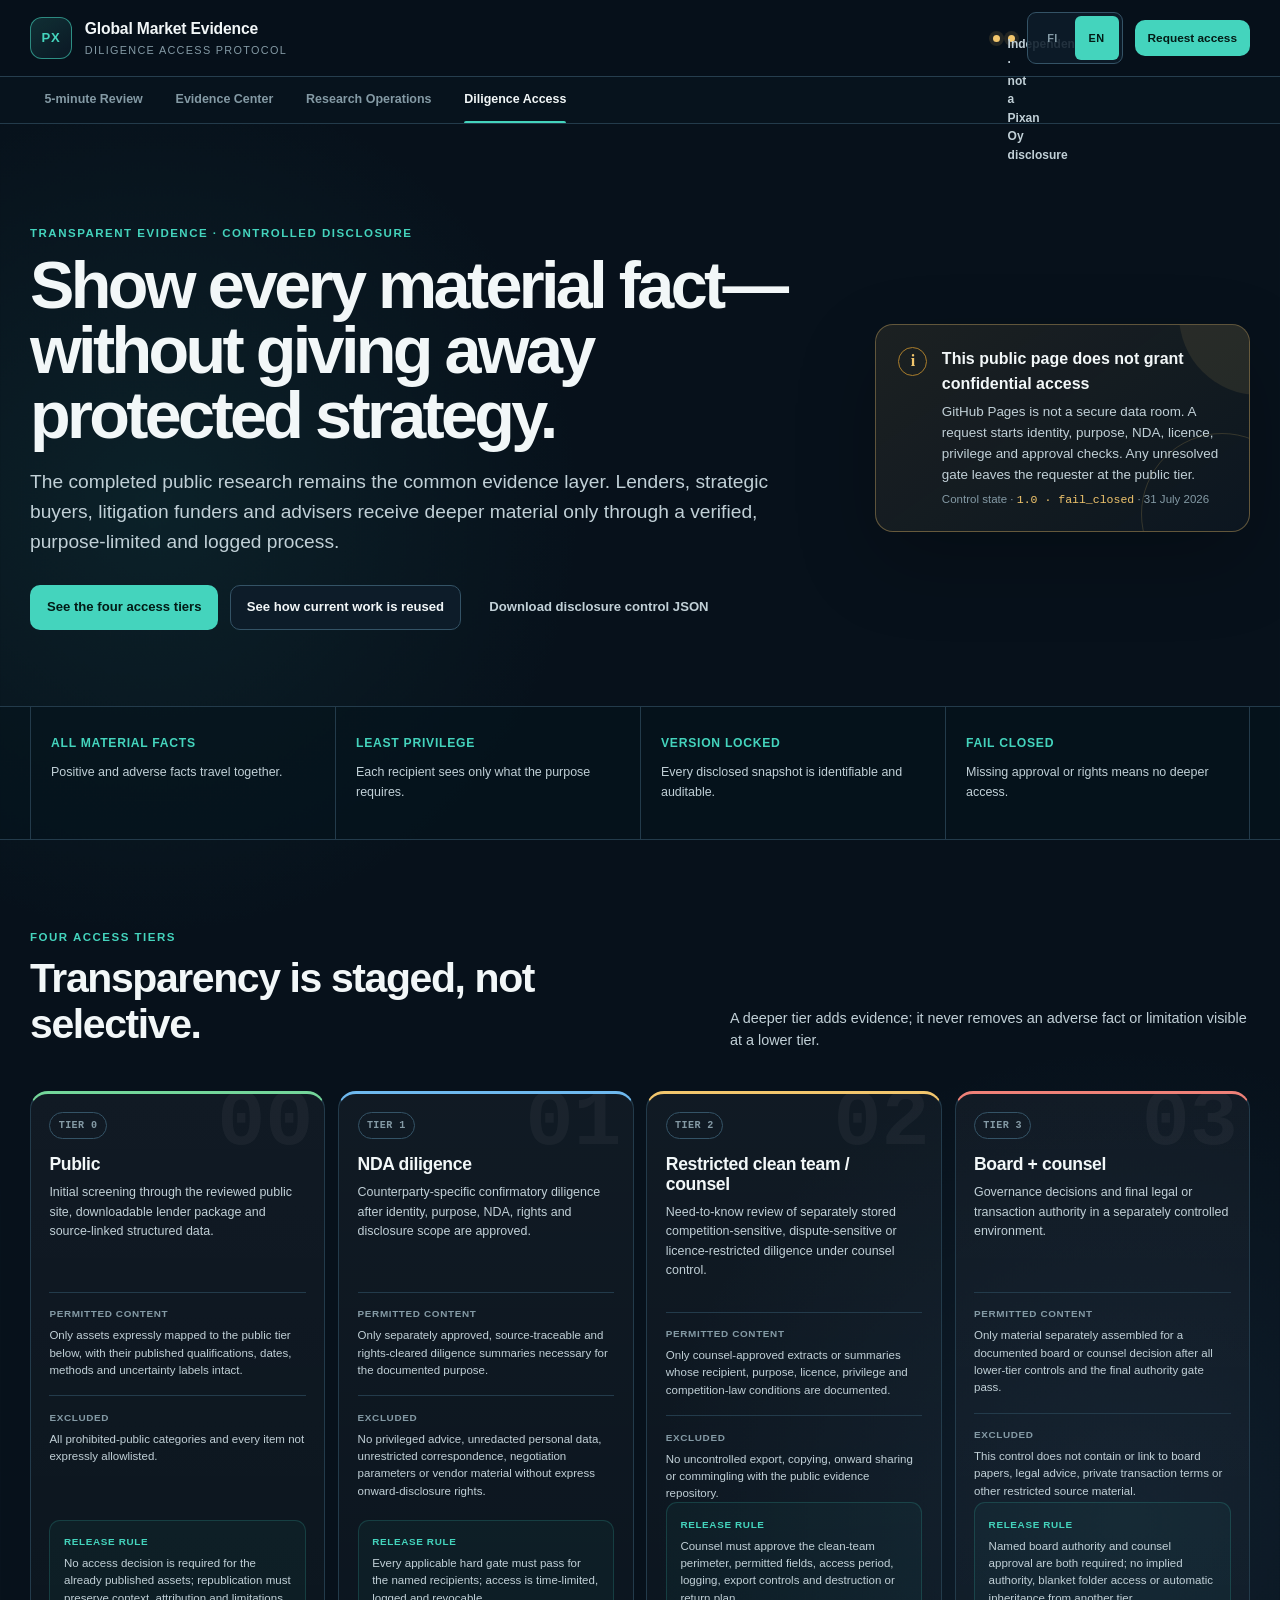
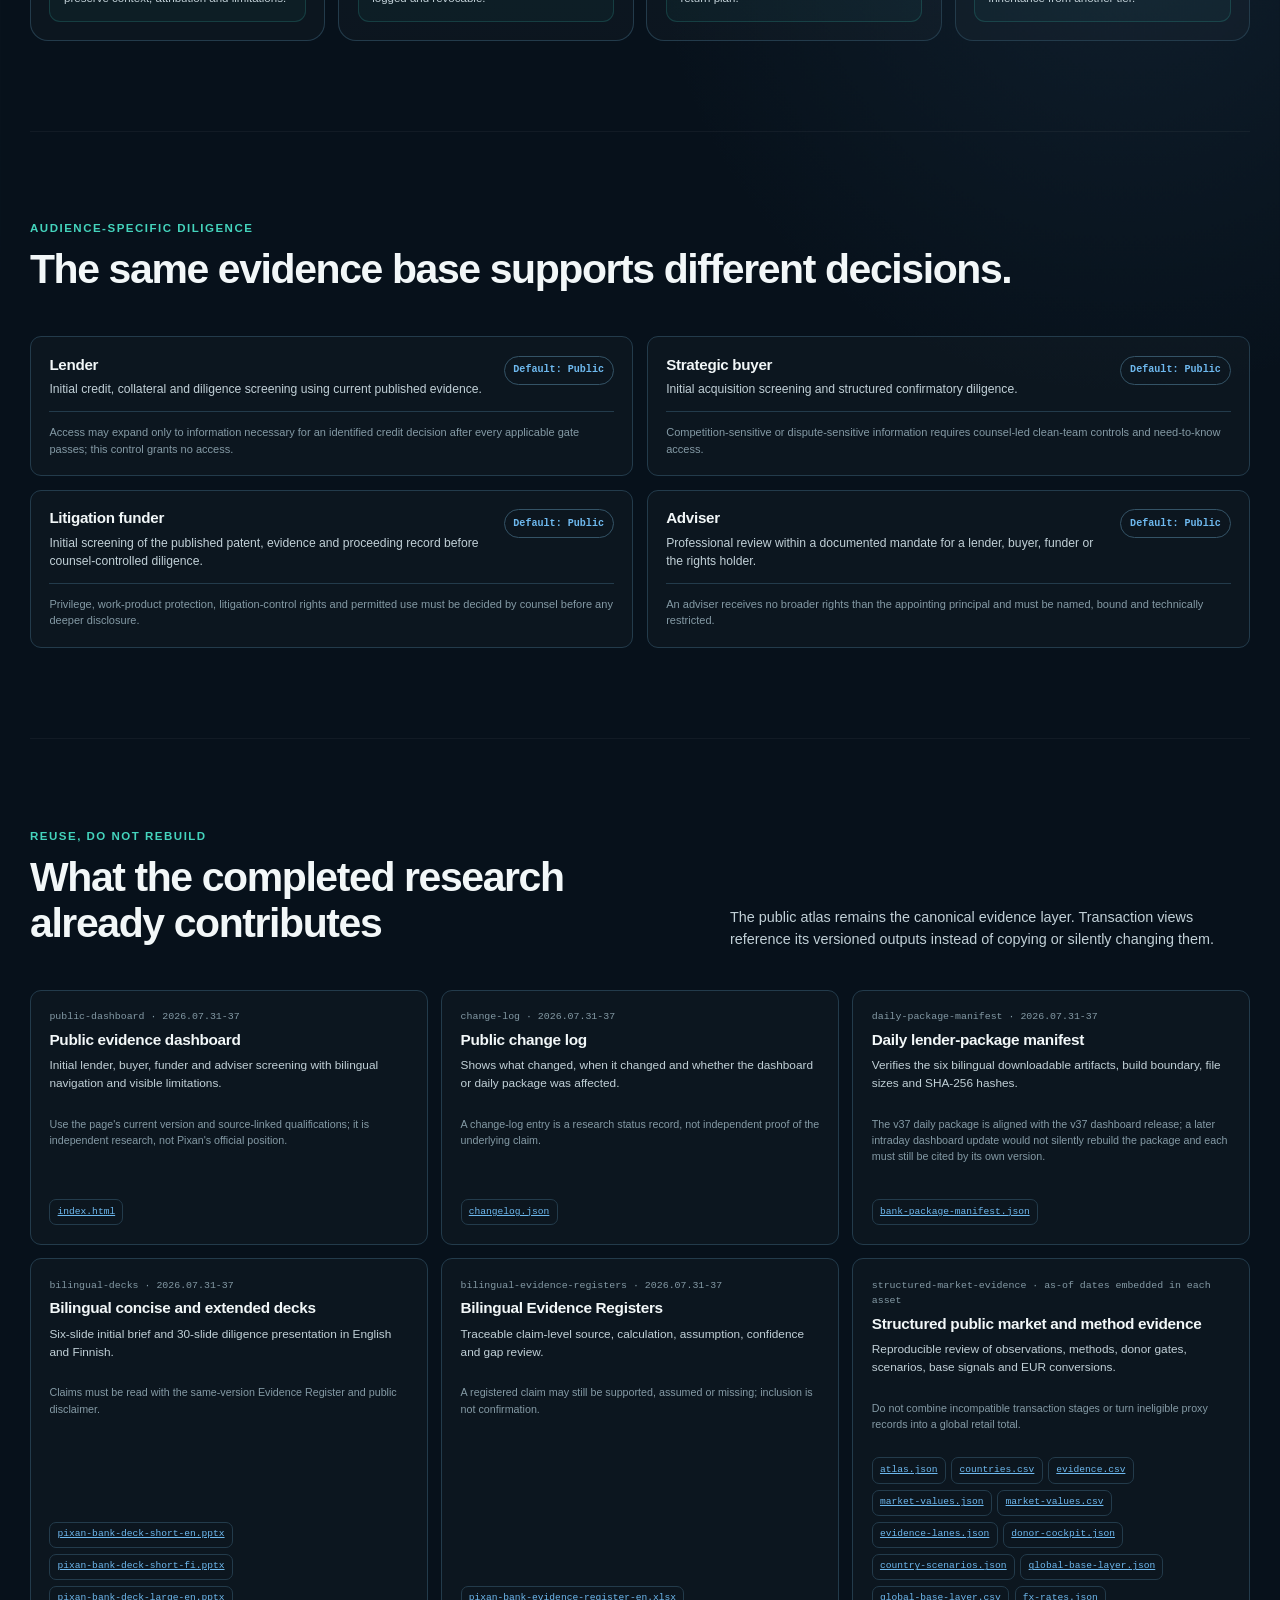
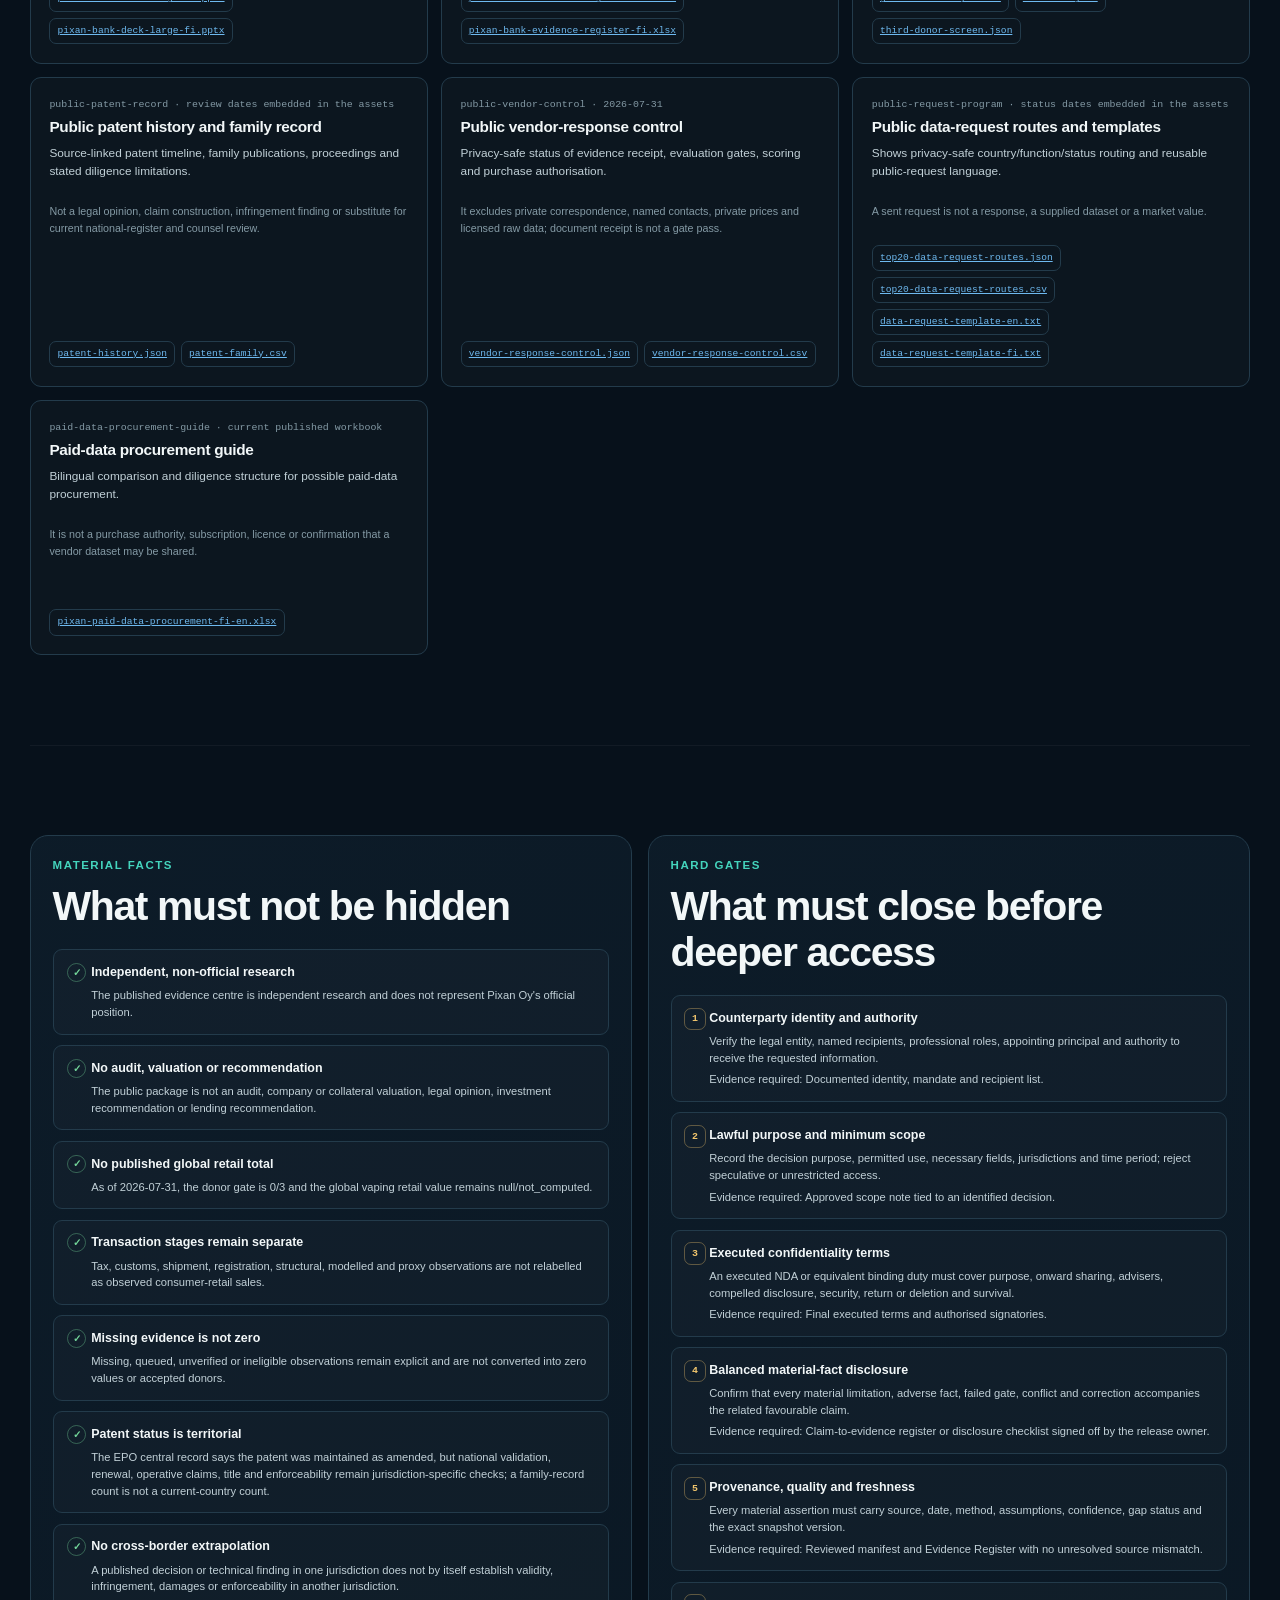
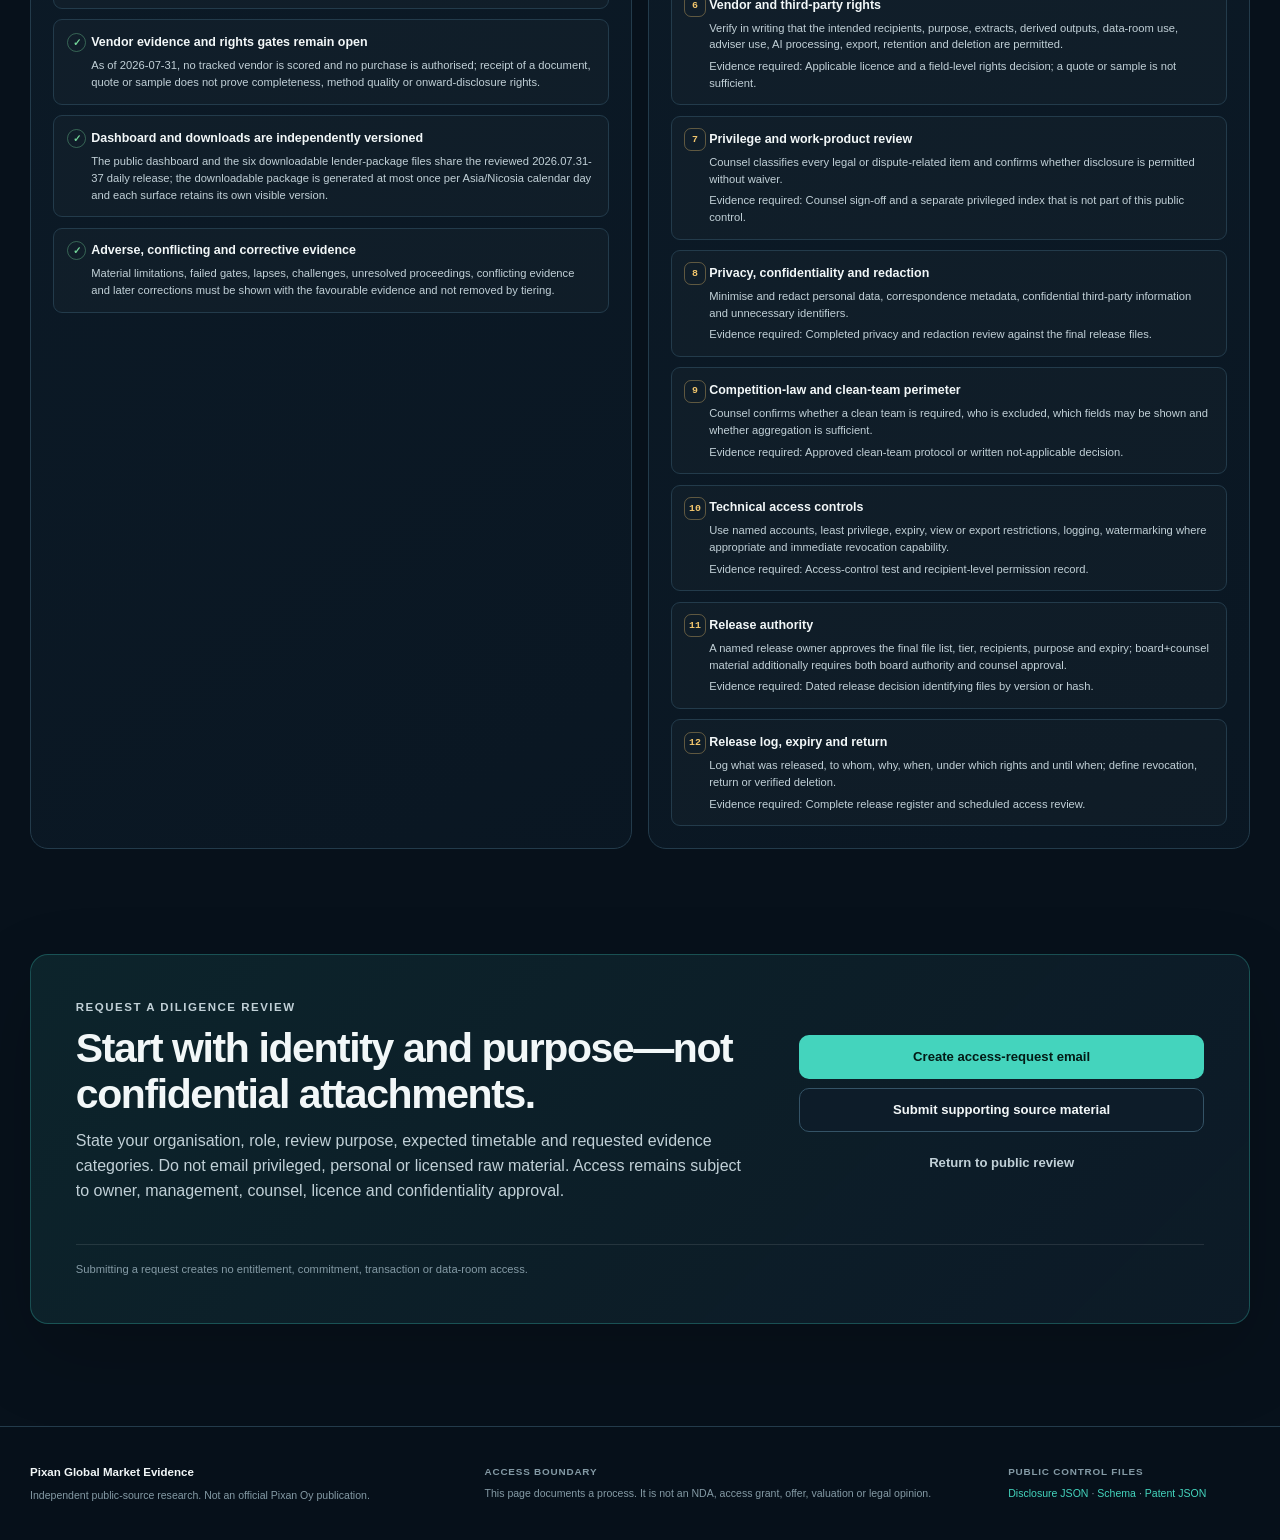
==== commit 422f4e16: "Publish v37 Canada closure and donor controls" ====
--- a/site/diligence.html
+++ b/site/diligence.html
@@ -12,9 +12,9 @@
   <meta name="twitter:card" content="summary_large_image">
   <title>Diligence Access | Pixan Global Market Evidence</title>
   <link rel="icon" href="assets/favicon.svg" type="image/svg+xml">
-  <link rel="stylesheet" href="assets/styles.css?v=2026-07-30-36">
-  <script defer src="assets/i18n.js?v=2026-07-30-36"></script>
-  <script defer src="assets/diligence.js?v=2026-07-30-36"></script>
+  <link rel="stylesheet" href="assets/styles.css?v=2026-07-31-37">
+  <script defer src="assets/i18n.js?v=2026-07-31-37"></script>
+  <script defer src="assets/diligence.js?v=2026-07-31-37"></script>
 </head>
 <body class="diligence-page" data-review-view="diligence">
   <a class="skip-link" href="#diligence-main" data-copy-en="Skip to content" data-copy-fi="Siirry sisältöön">Skip to content</a>
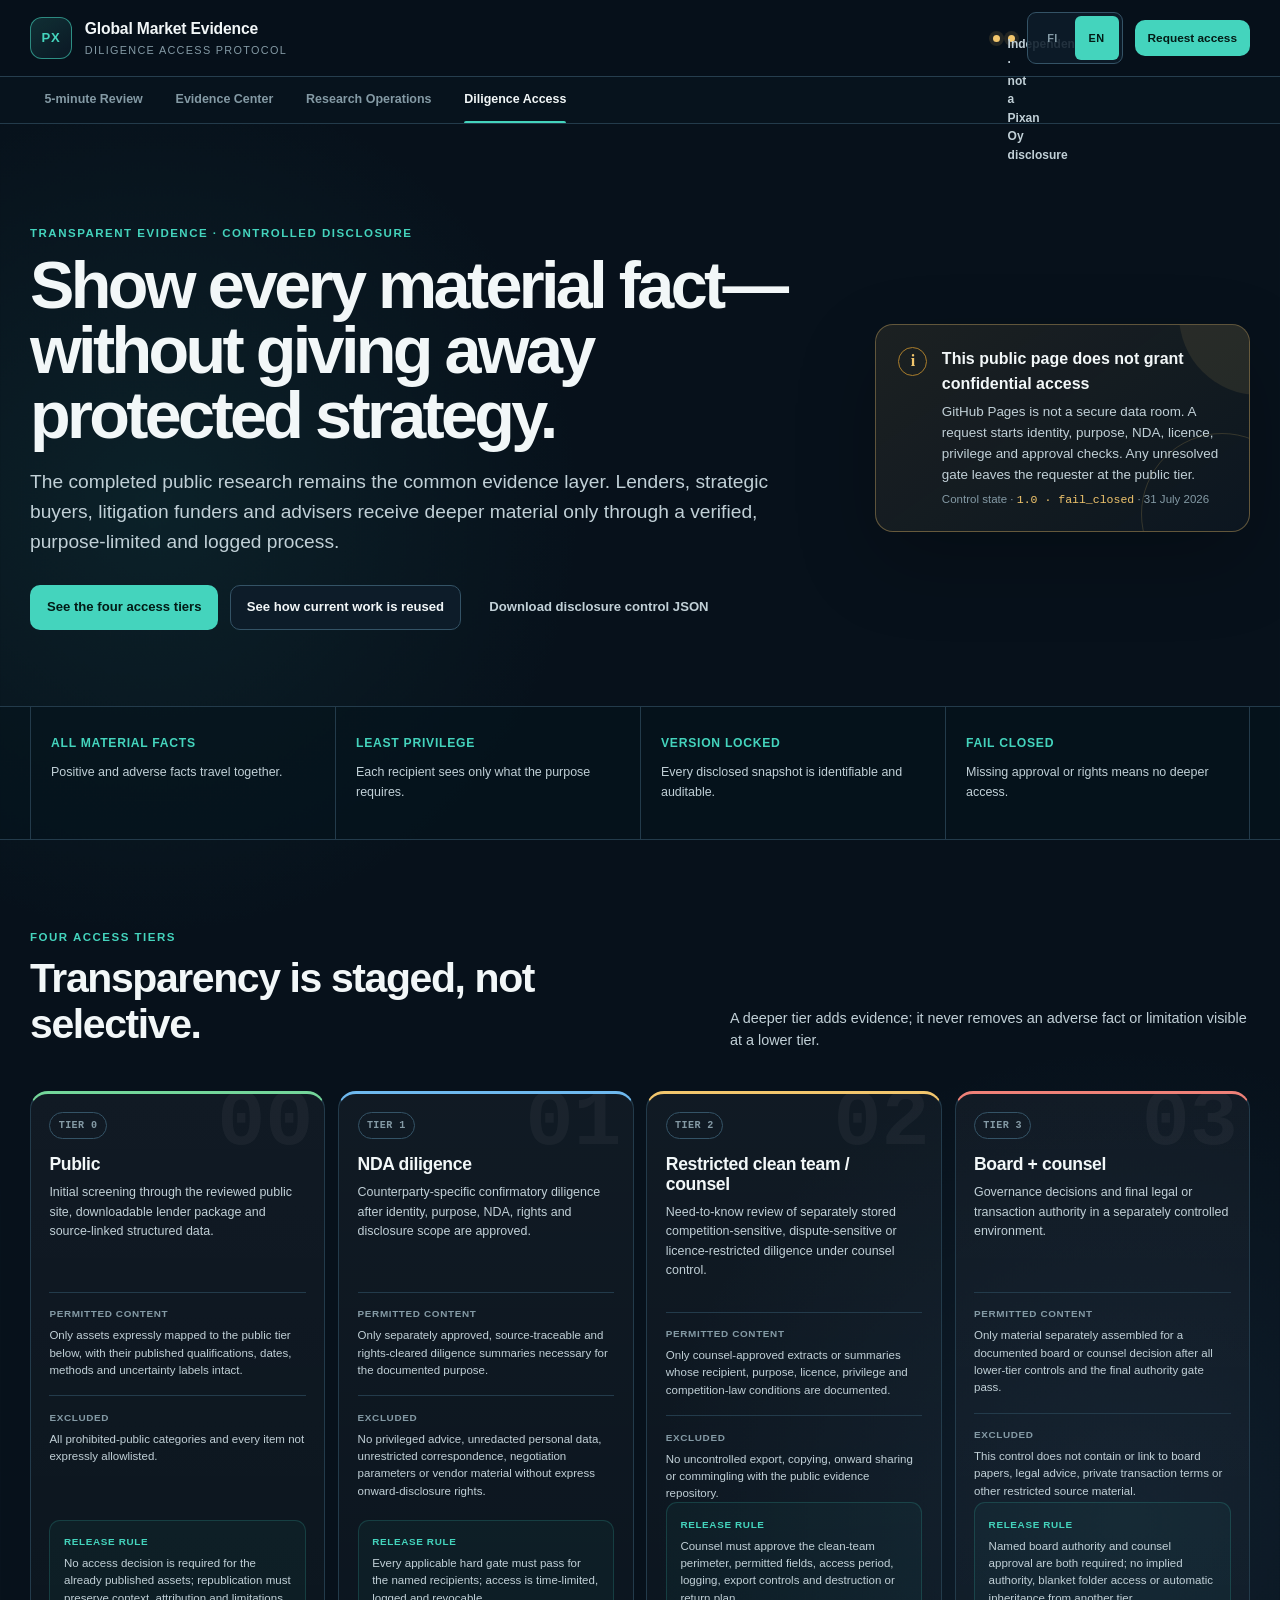
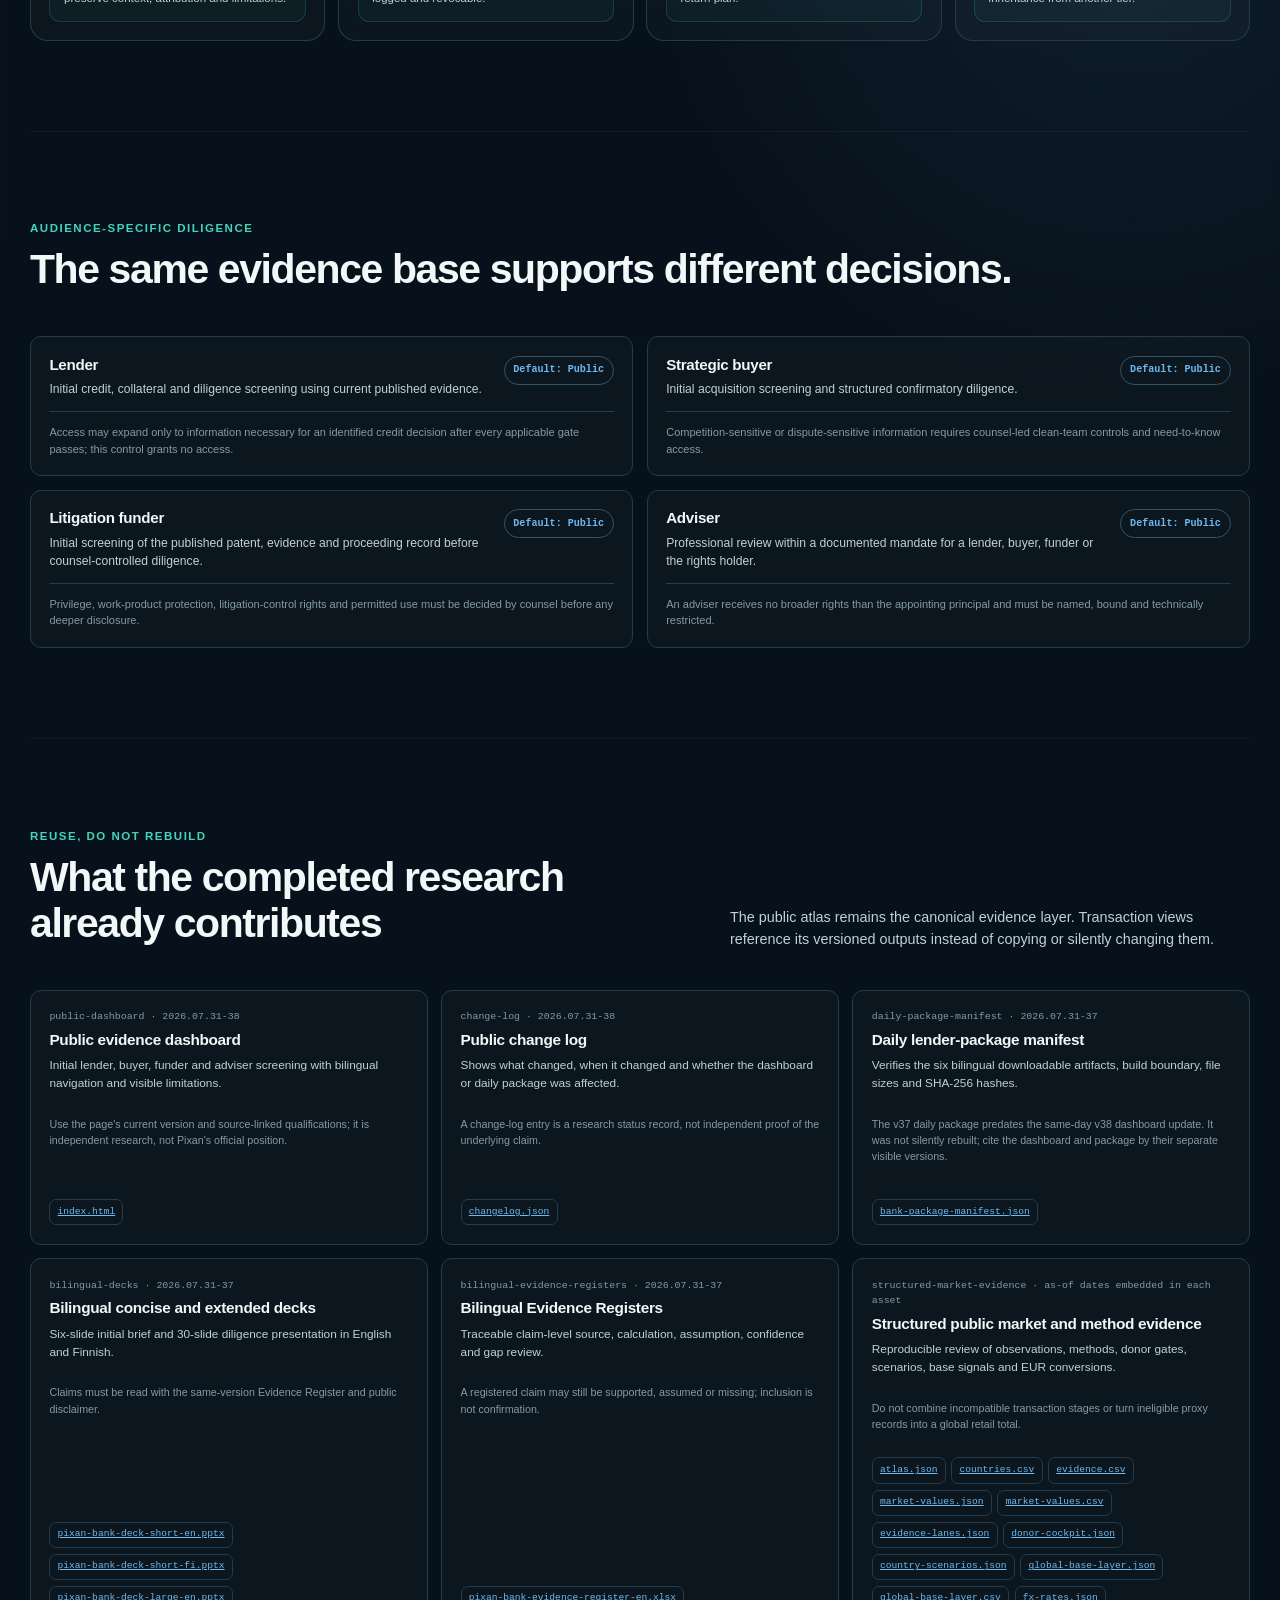
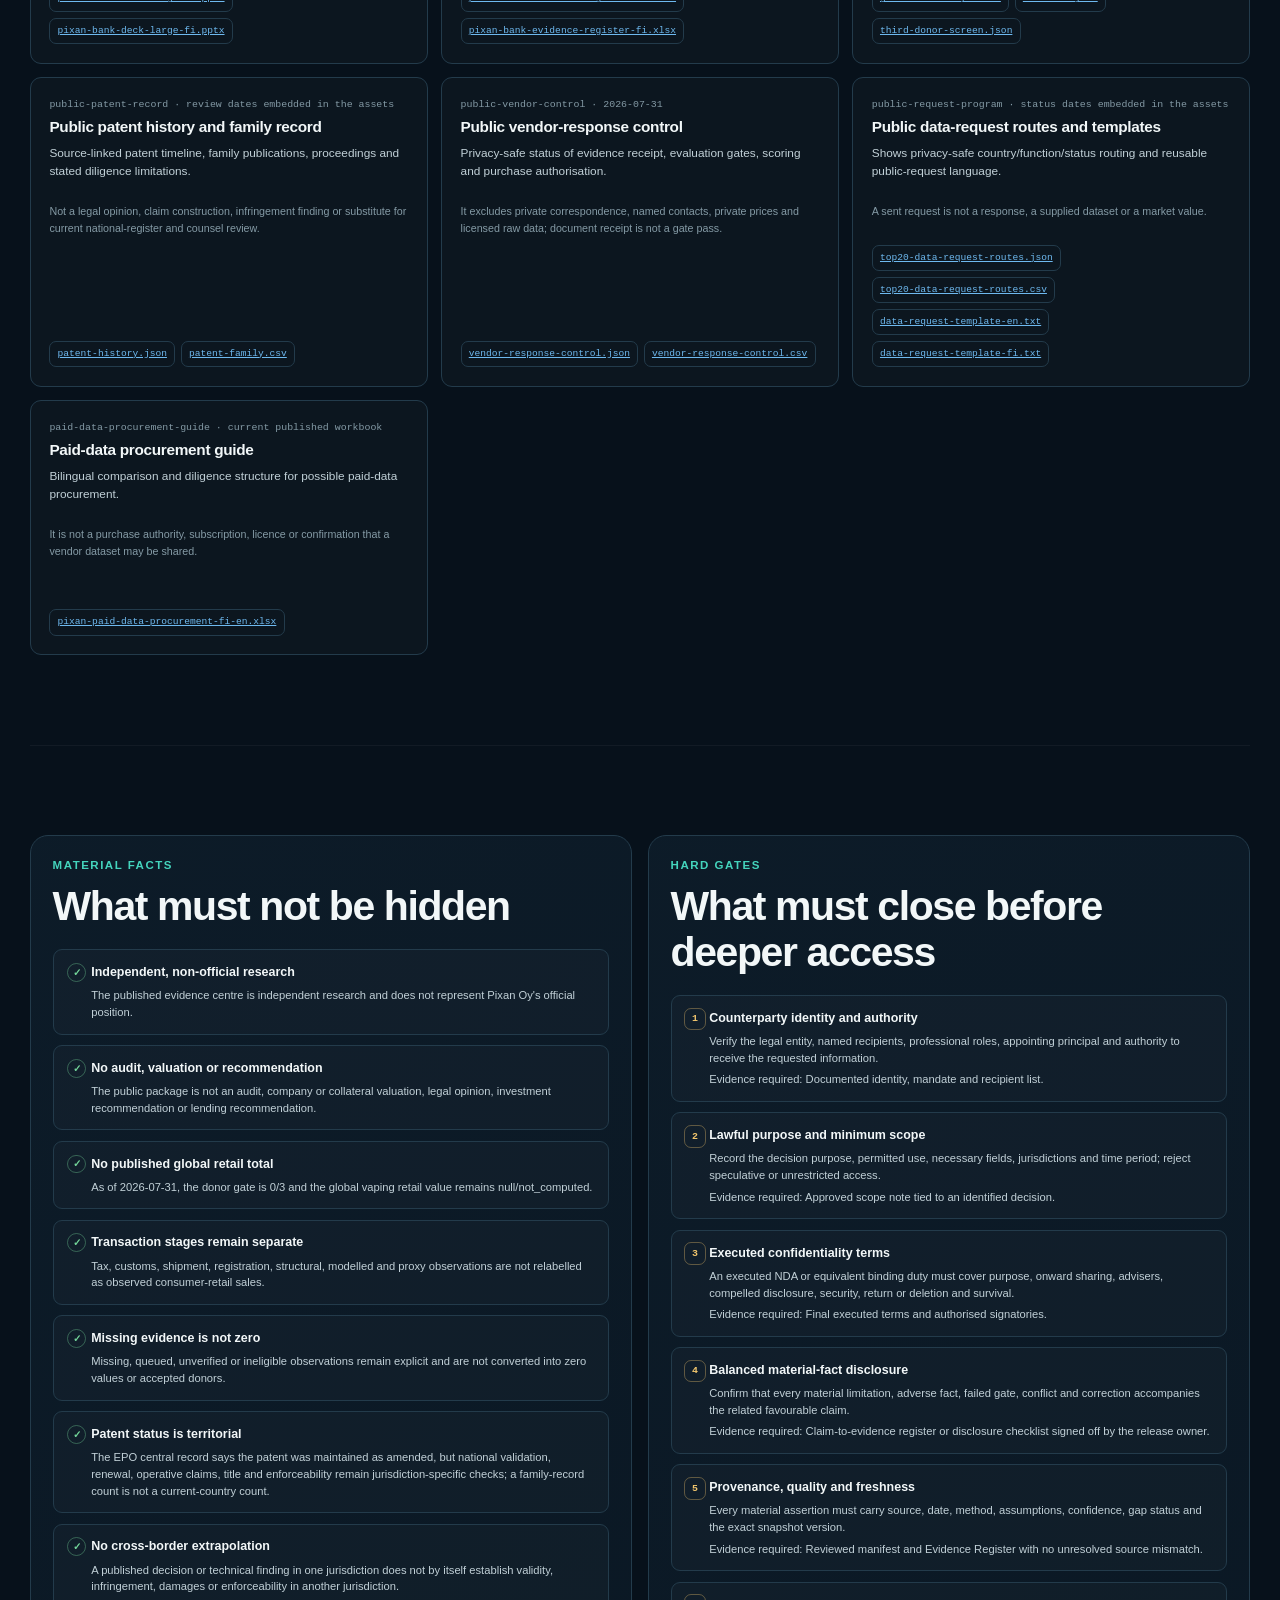
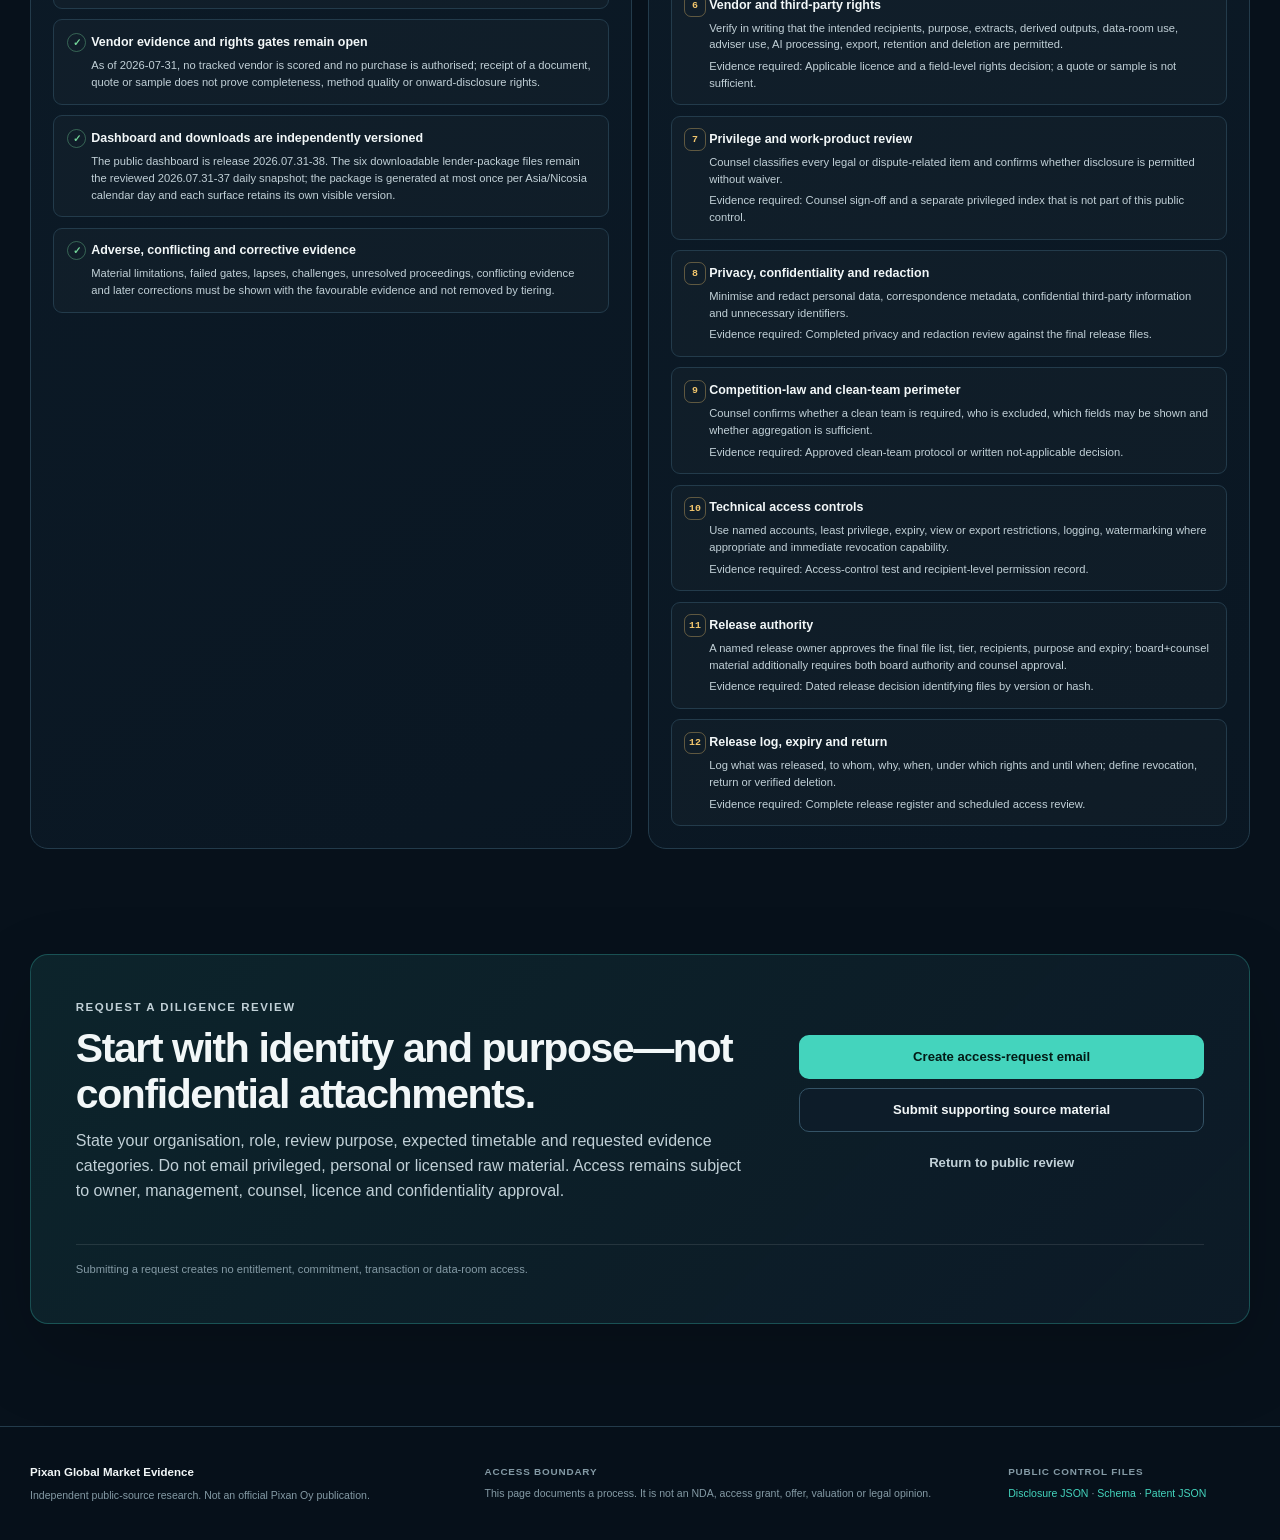
==== commit 8e0f40ab: "Add Swiss customs route and price boundary" ====
--- a/site/diligence.html
+++ b/site/diligence.html
@@ -12,9 +12,9 @@
   <meta name="twitter:card" content="summary_large_image">
   <title>Diligence Access | Pixan Global Market Evidence</title>
   <link rel="icon" href="assets/favicon.svg" type="image/svg+xml">
-  <link rel="stylesheet" href="assets/styles.css?v=2026-07-31-37">
-  <script defer src="assets/i18n.js?v=2026-07-31-37"></script>
-  <script defer src="assets/diligence.js?v=2026-07-31-37"></script>
+  <link rel="stylesheet" href="assets/styles.css?v=2026-07-31-38">
+  <script defer src="assets/i18n.js?v=2026-07-31-38"></script>
+  <script defer src="assets/diligence.js?v=2026-07-31-38"></script>
 </head>
 <body class="diligence-page" data-review-view="diligence">
   <a class="skip-link" href="#diligence-main" data-copy-en="Skip to content" data-copy-fi="Siirry sisältöön">Skip to content</a>
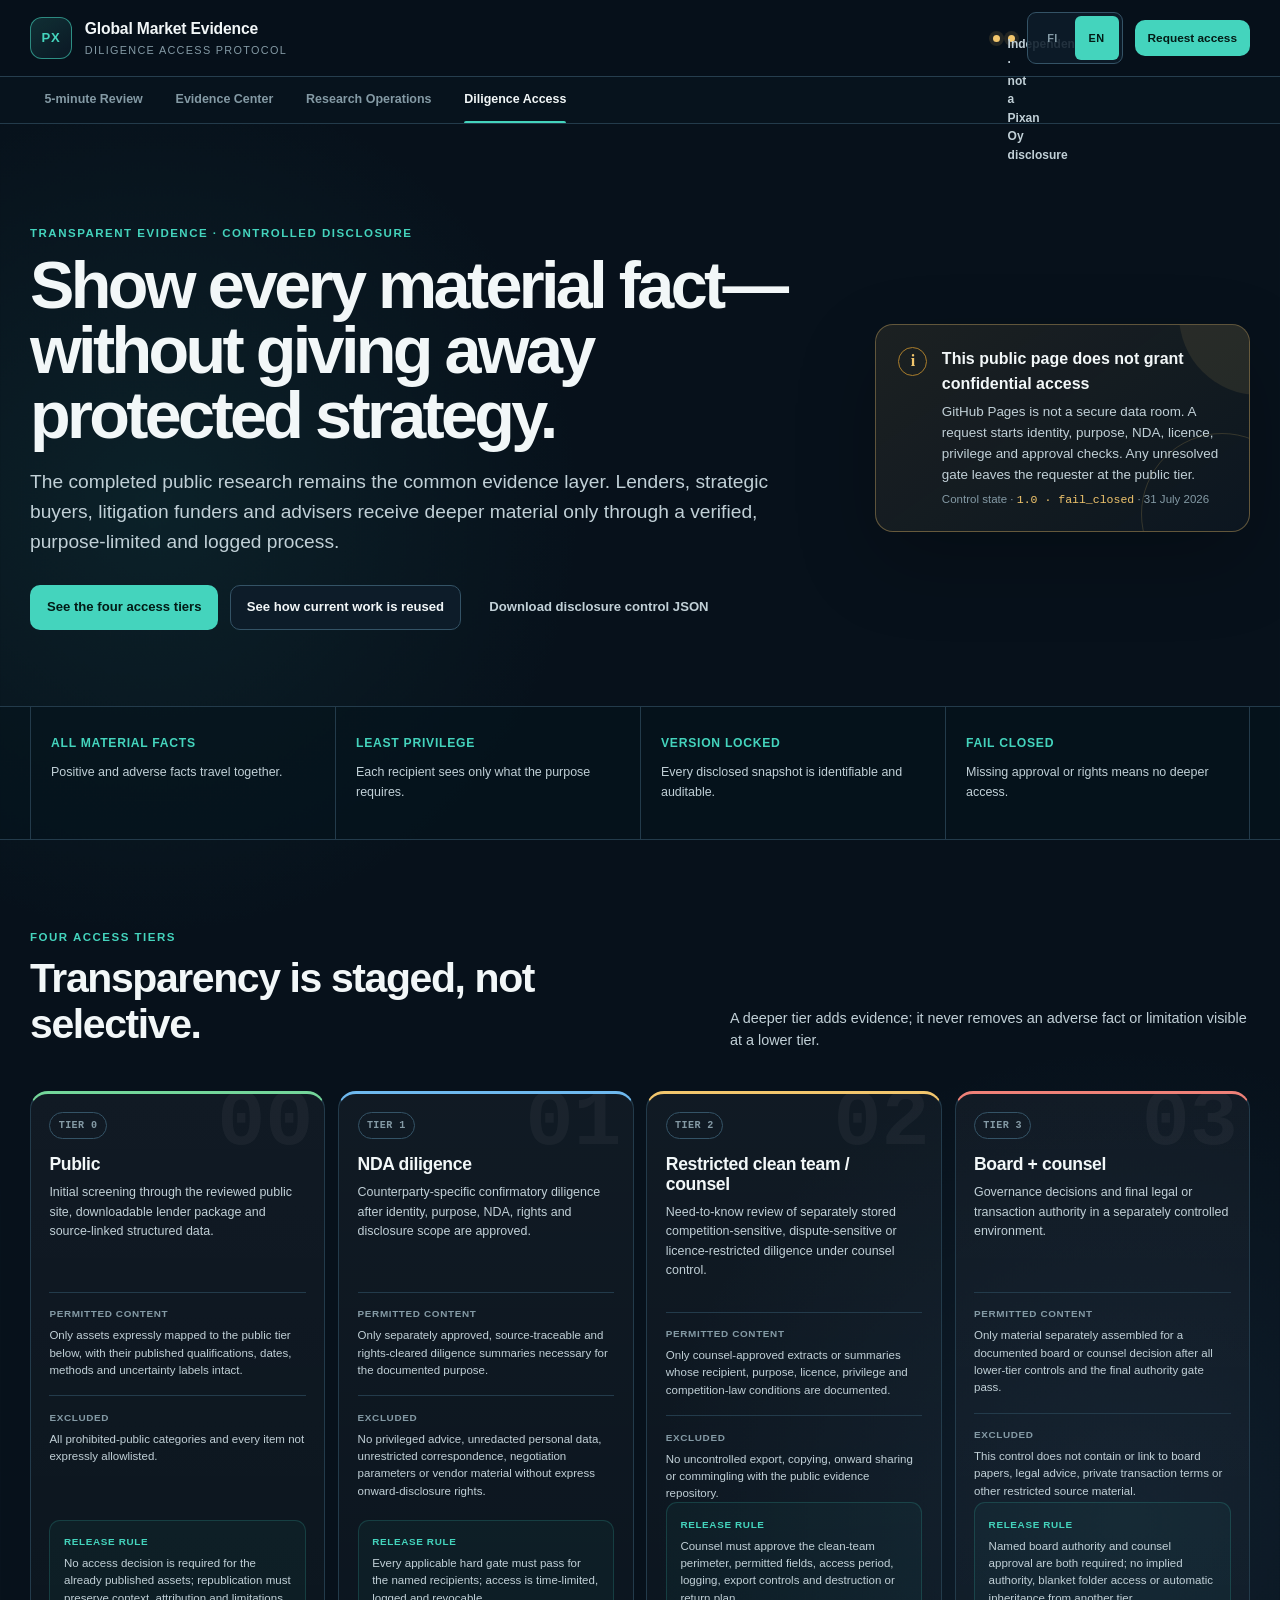
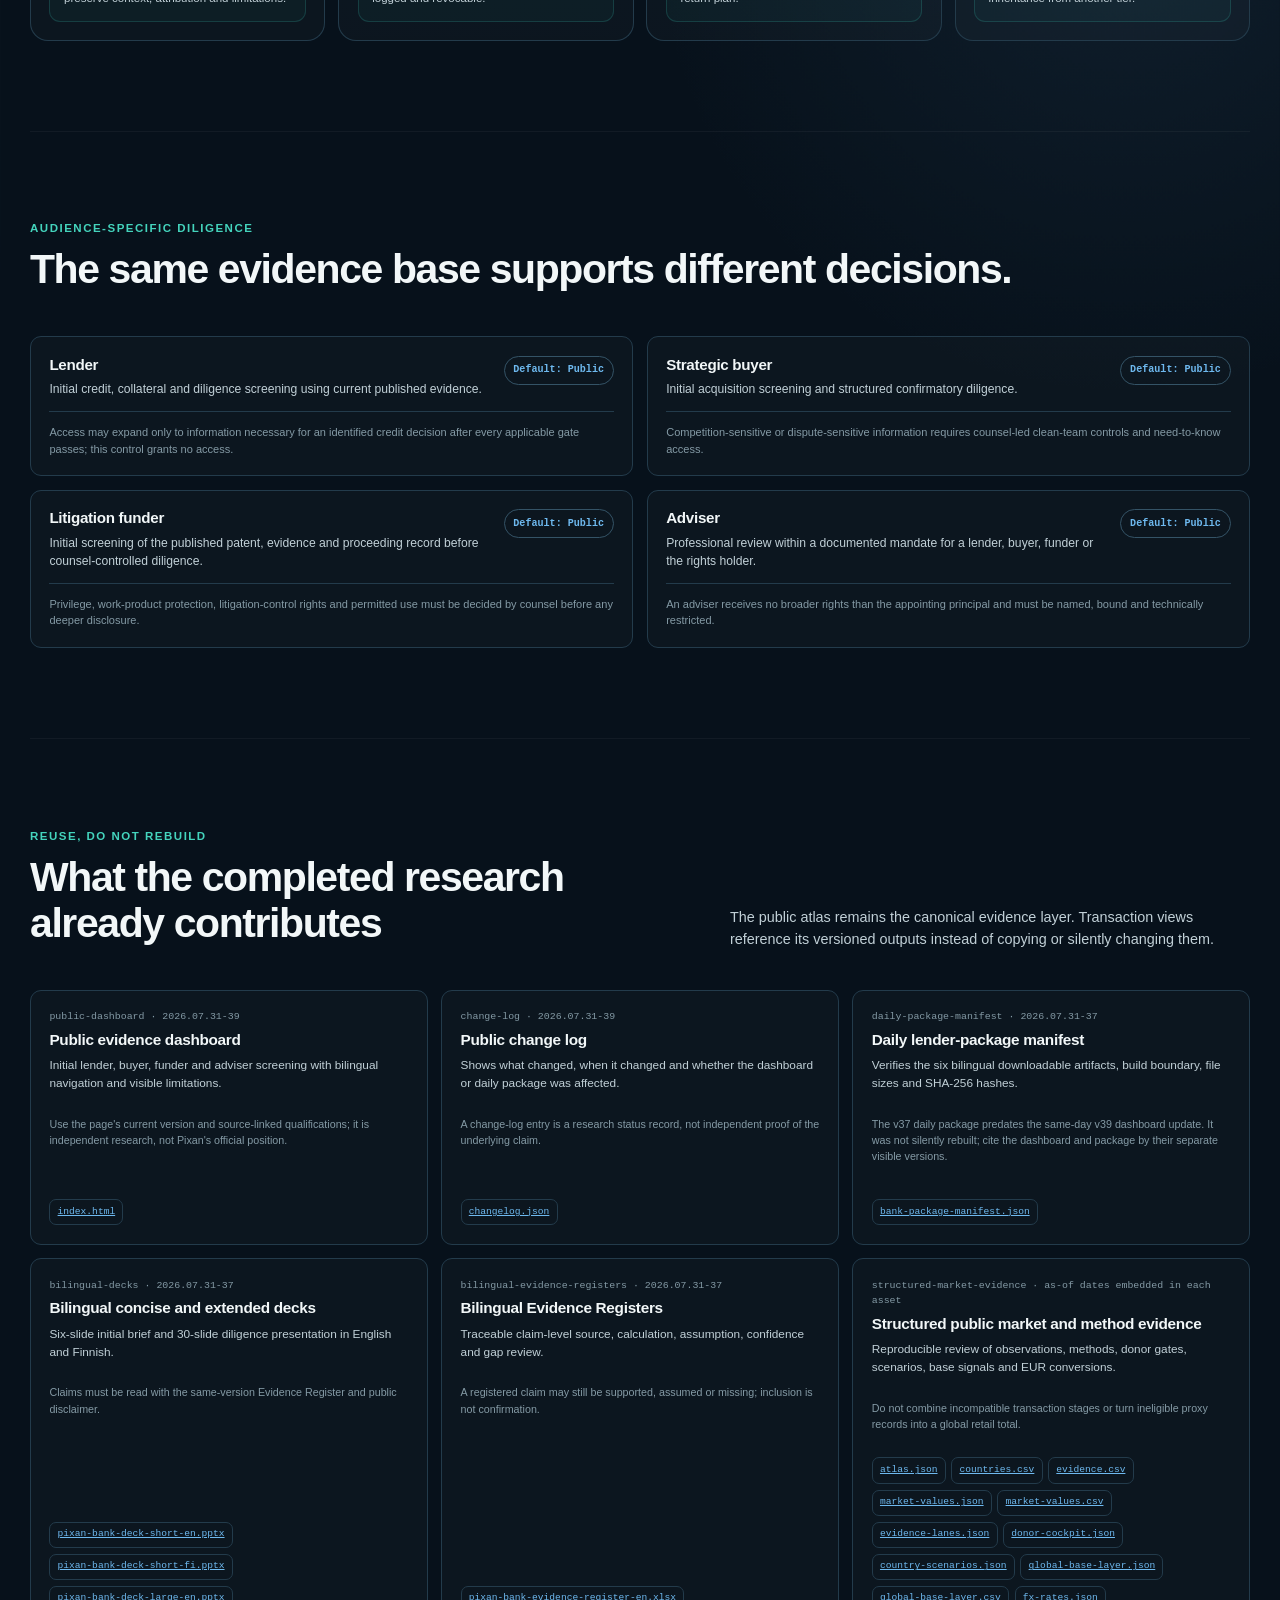
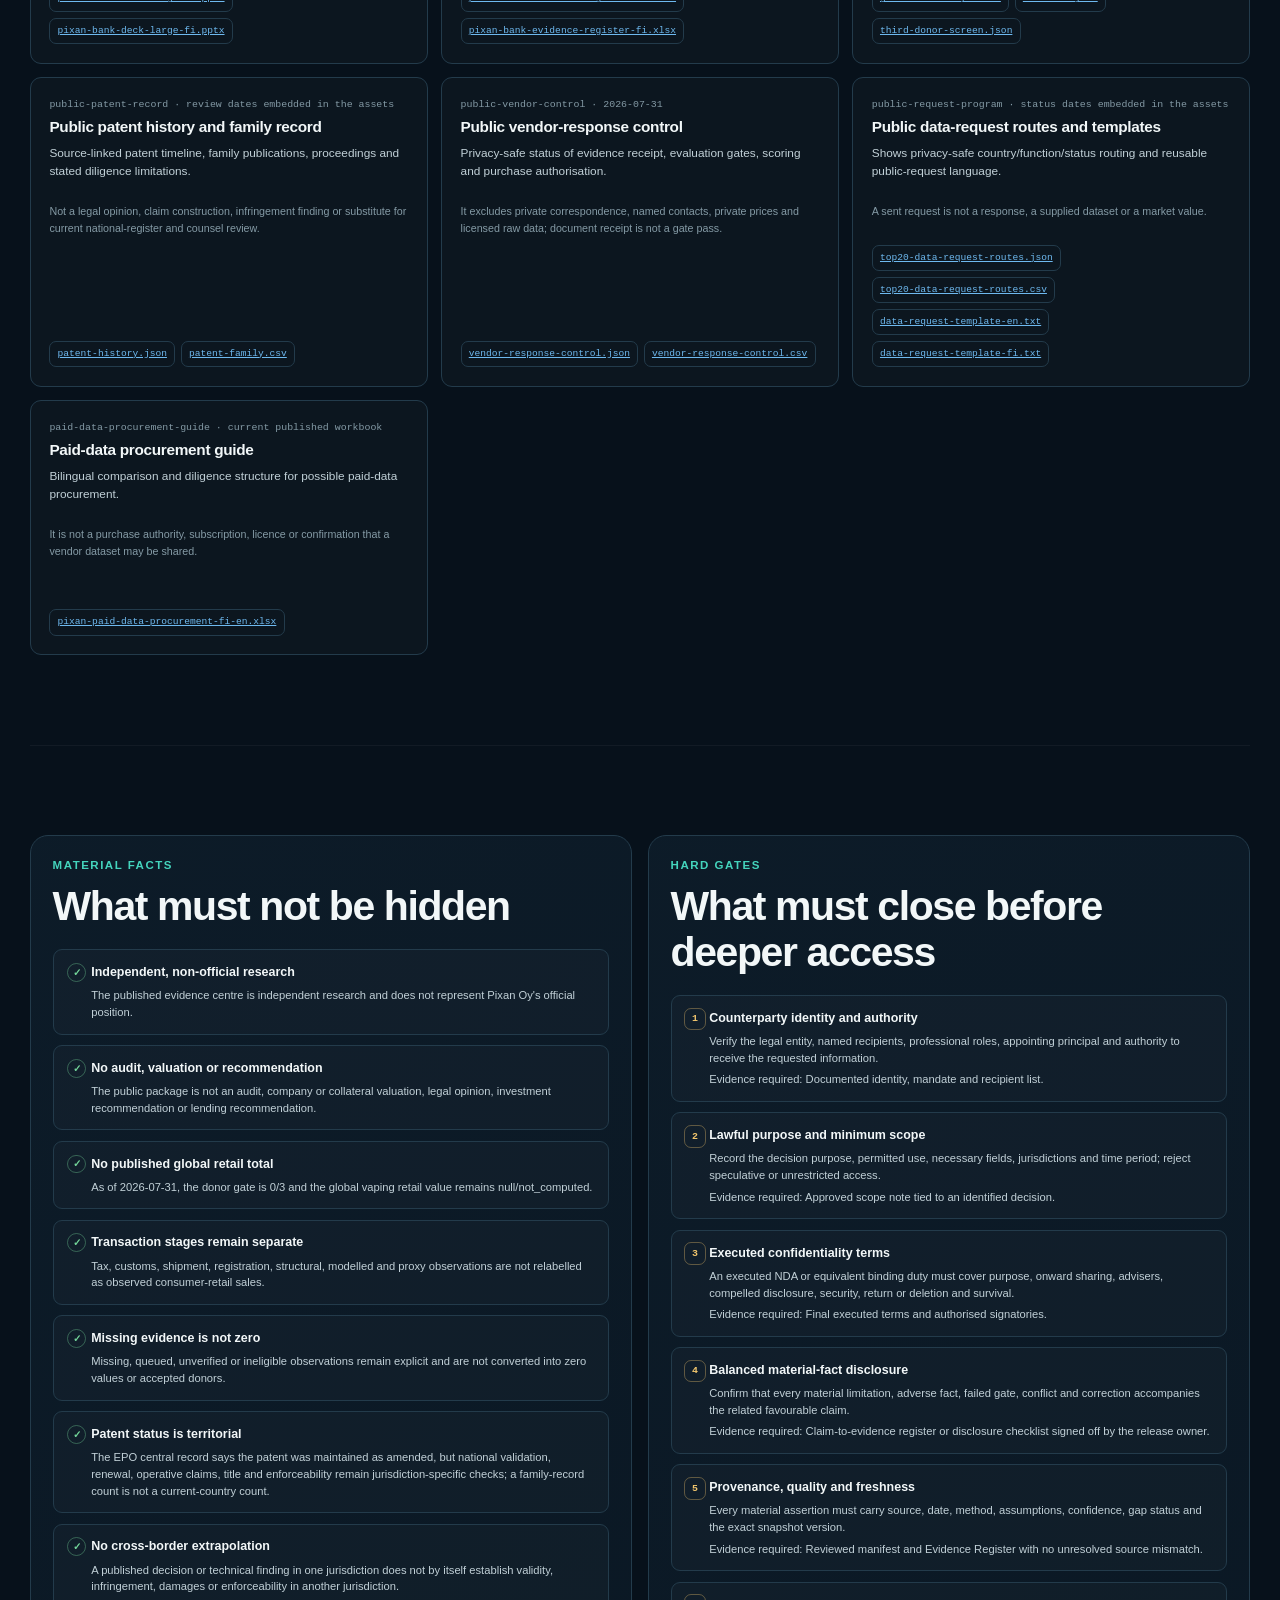
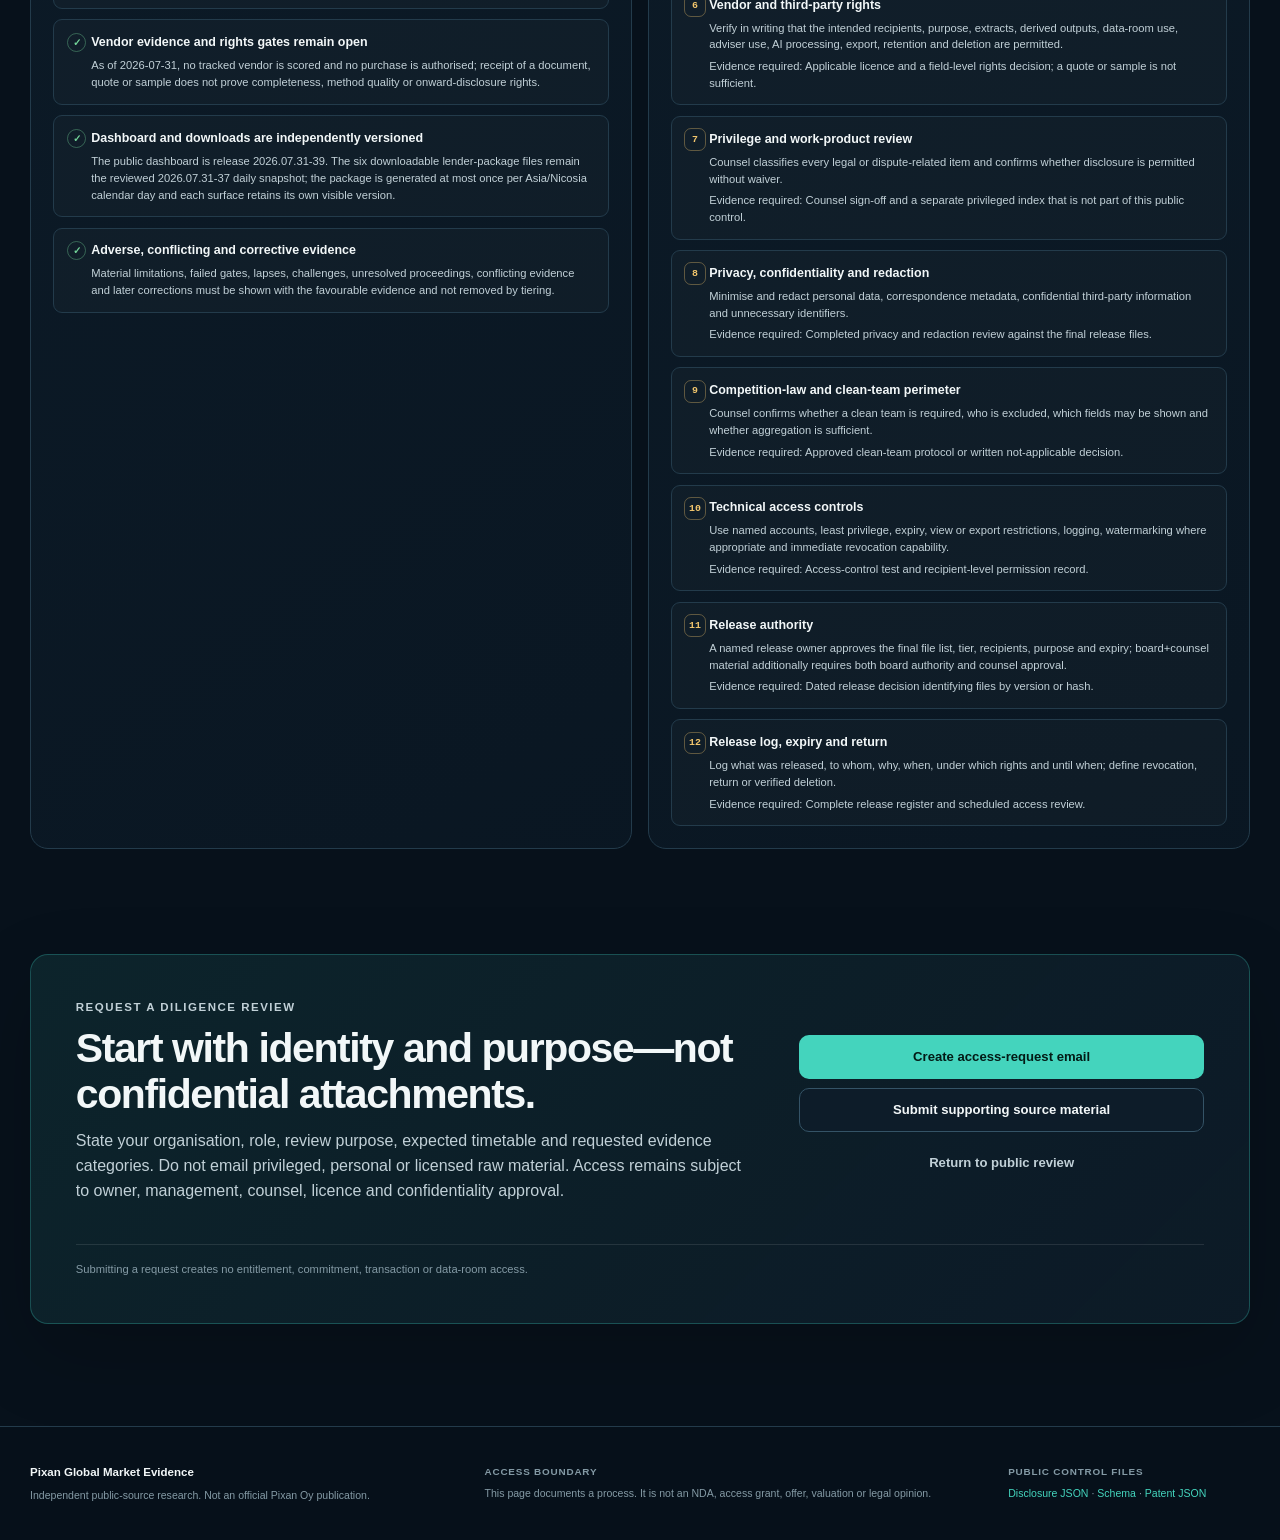
==== commit fa997481: "Publish v39 four-country donor closure evidence" ====
--- a/site/diligence.html
+++ b/site/diligence.html
@@ -12,9 +12,9 @@
   <meta name="twitter:card" content="summary_large_image">
   <title>Diligence Access | Pixan Global Market Evidence</title>
   <link rel="icon" href="assets/favicon.svg" type="image/svg+xml">
-  <link rel="stylesheet" href="assets/styles.css?v=2026-07-31-38">
-  <script defer src="assets/i18n.js?v=2026-07-31-38"></script>
-  <script defer src="assets/diligence.js?v=2026-07-31-38"></script>
+  <link rel="stylesheet" href="assets/styles.css?v=2026-07-31-39">
+  <script defer src="assets/i18n.js?v=2026-07-31-39"></script>
+  <script defer src="assets/diligence.js?v=2026-07-31-39"></script>
 </head>
 <body class="diligence-page" data-review-view="diligence">
   <a class="skip-link" href="#diligence-main" data-copy-en="Skip to content" data-copy-fi="Siirry sisältöön">Skip to content</a>
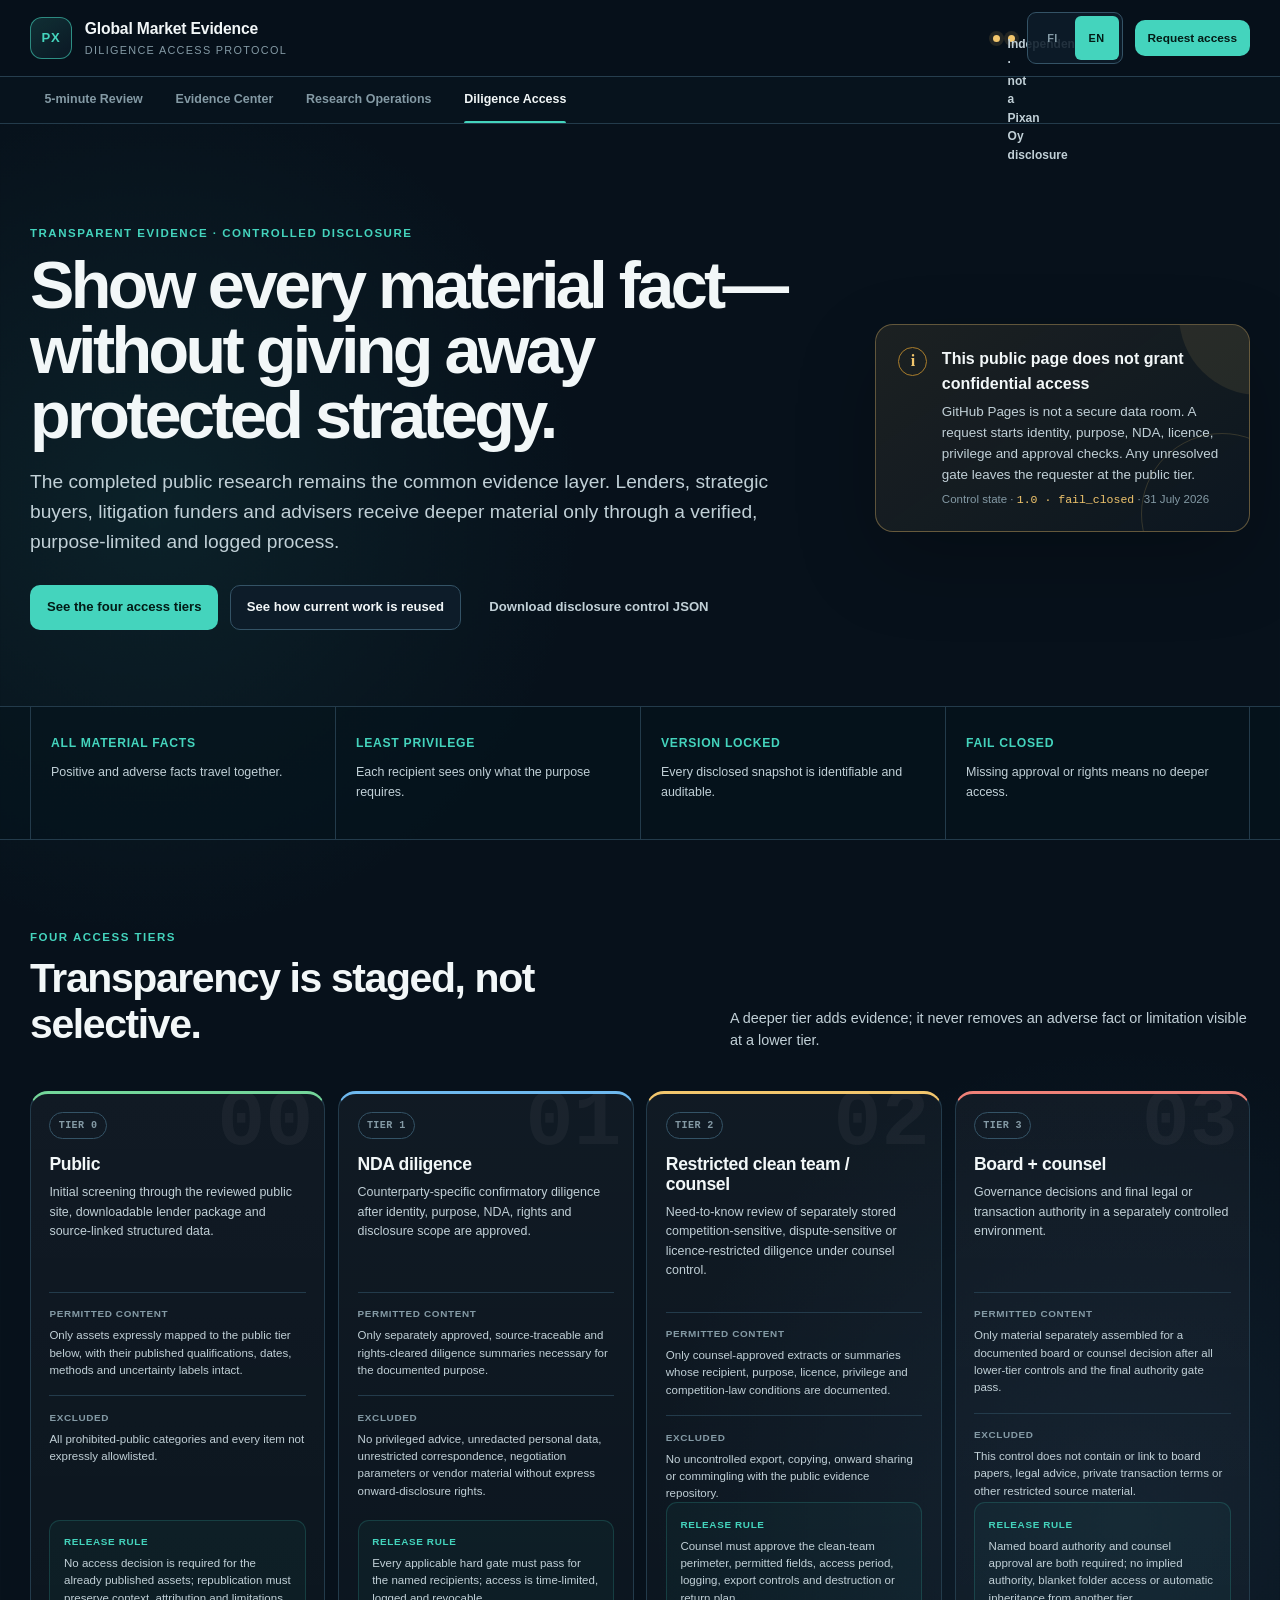
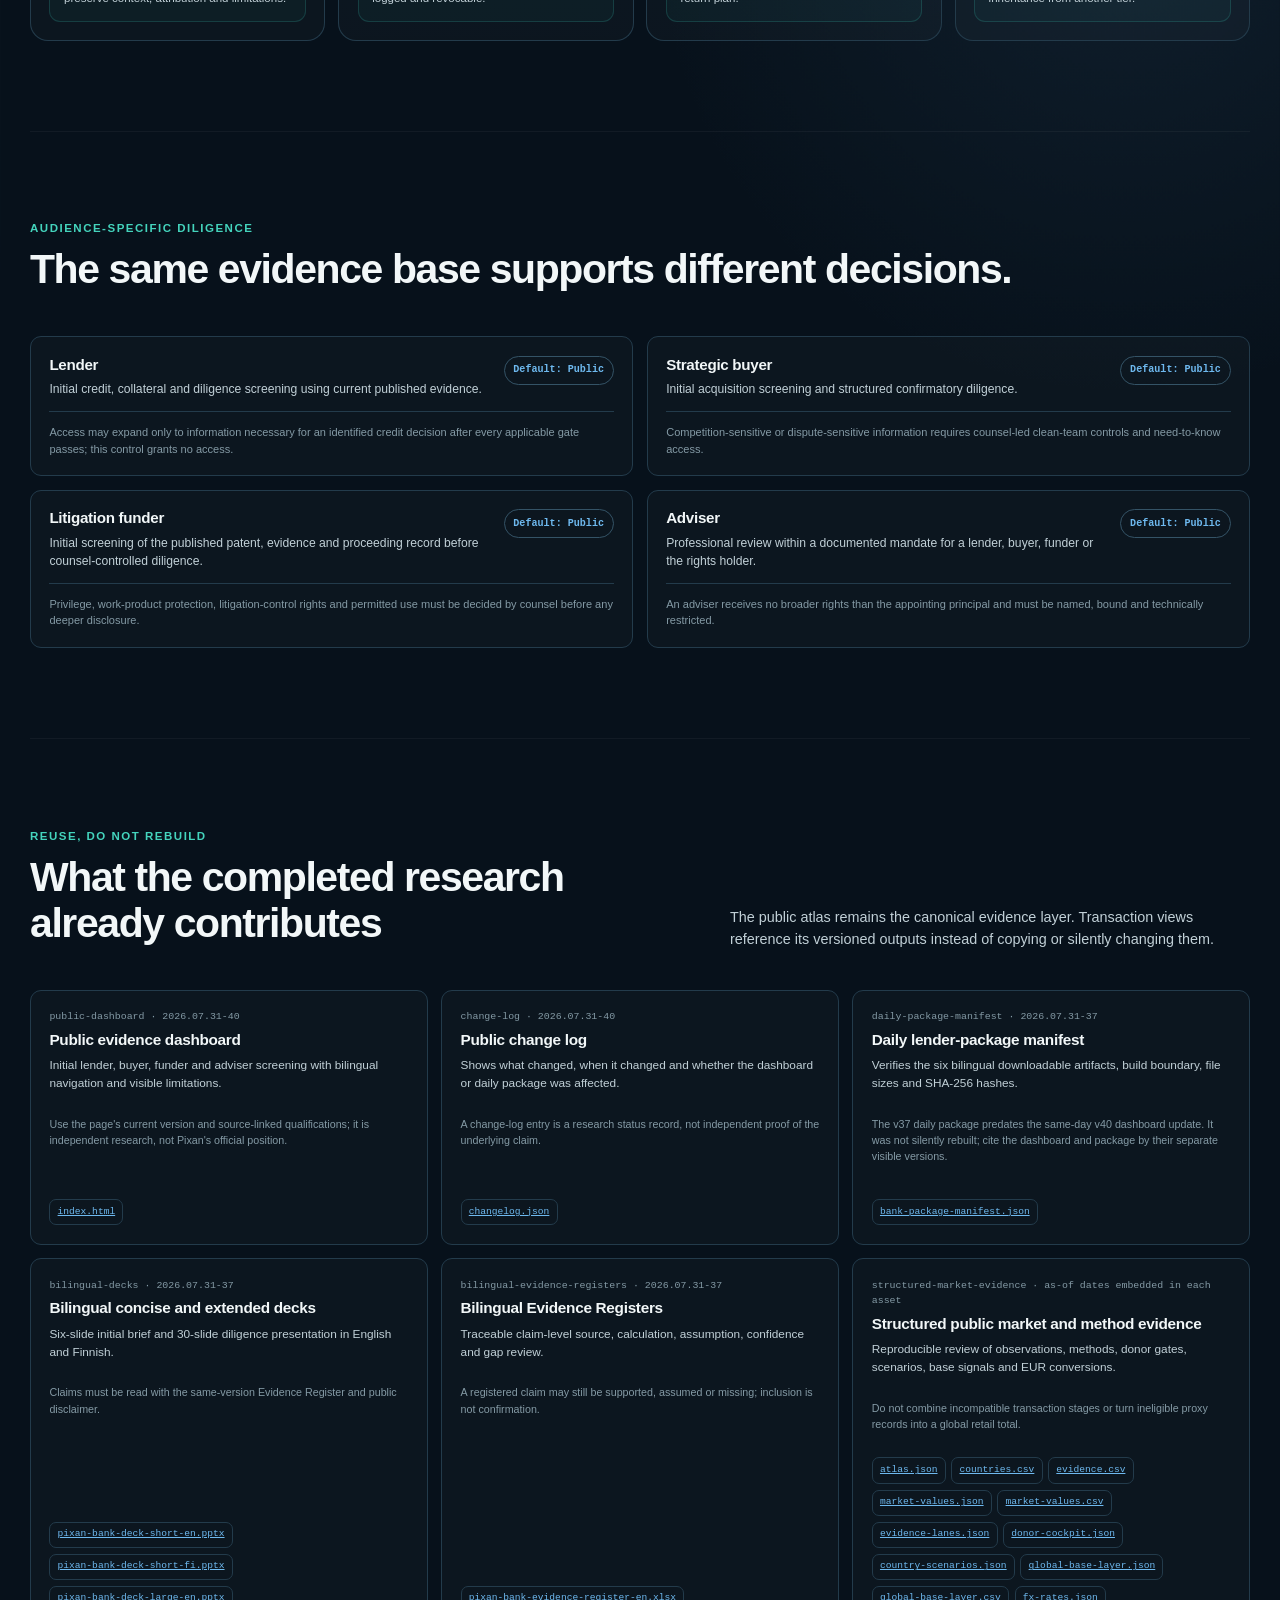
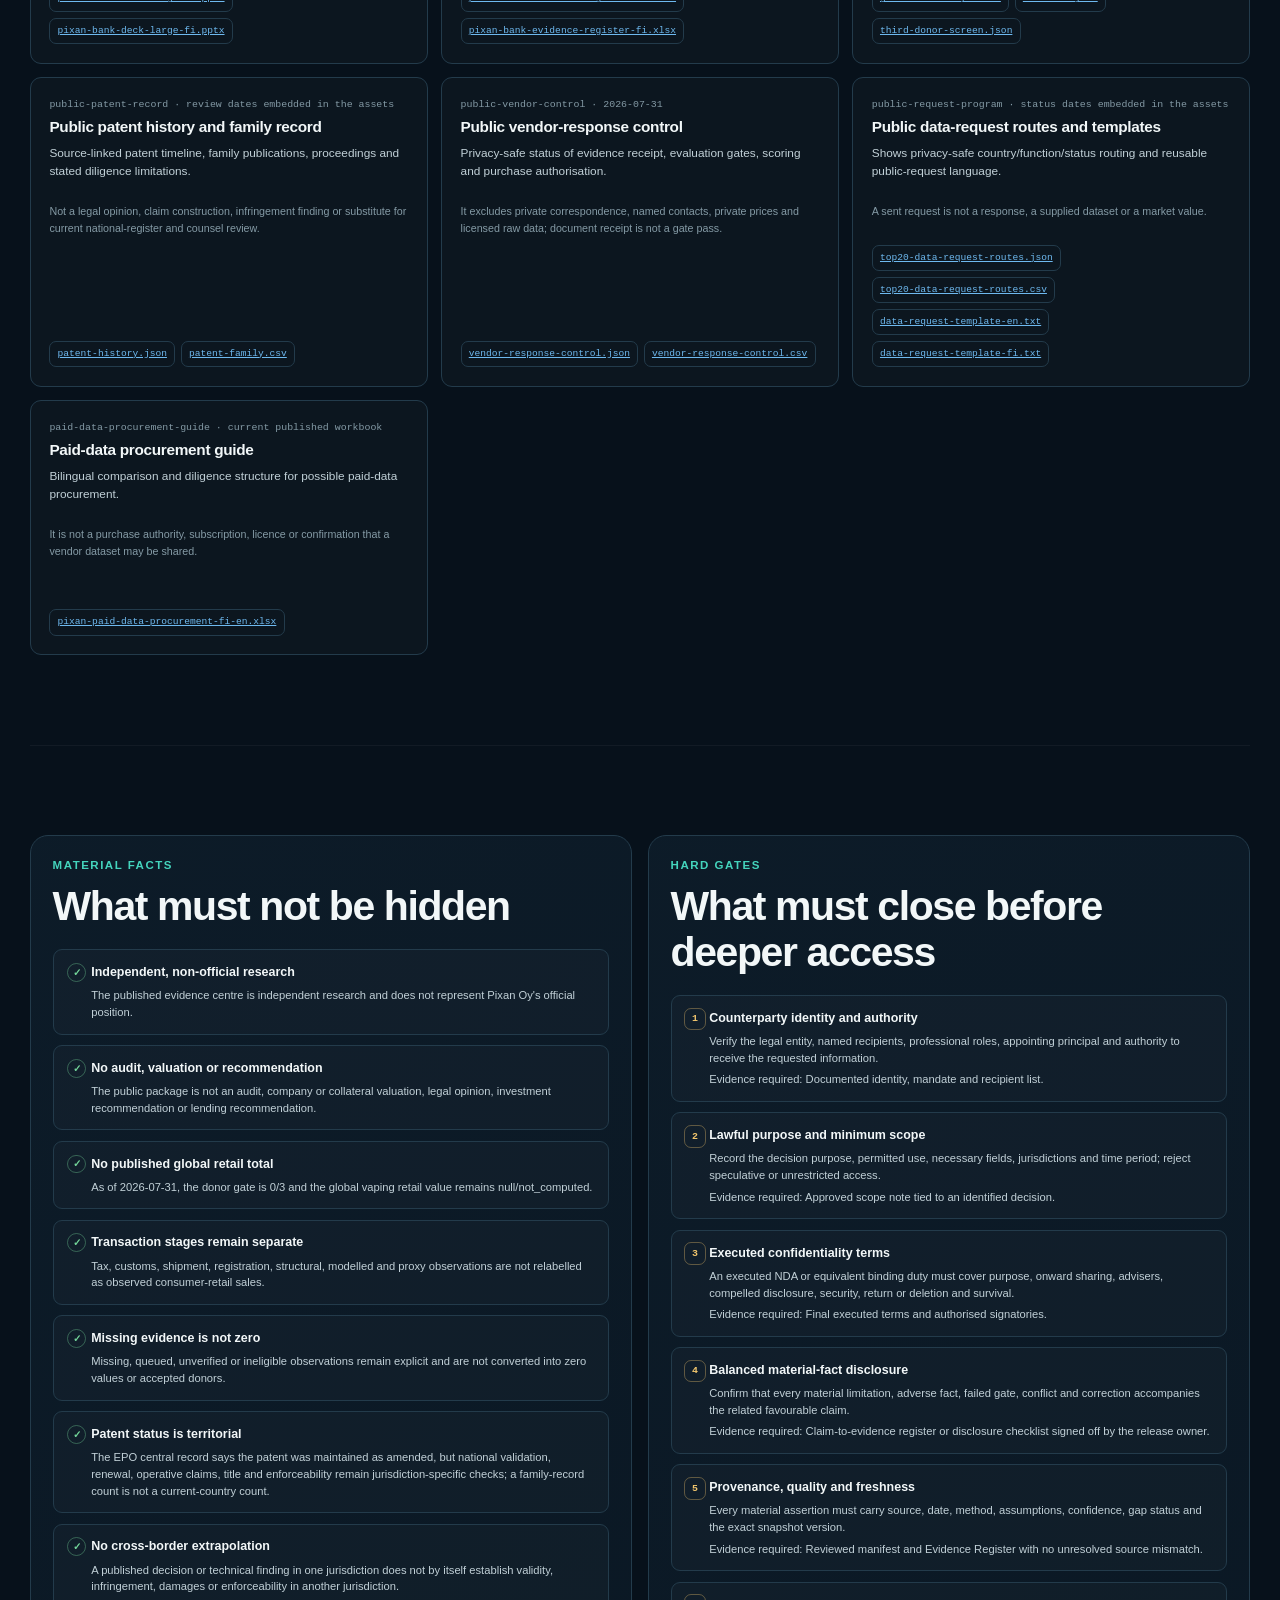
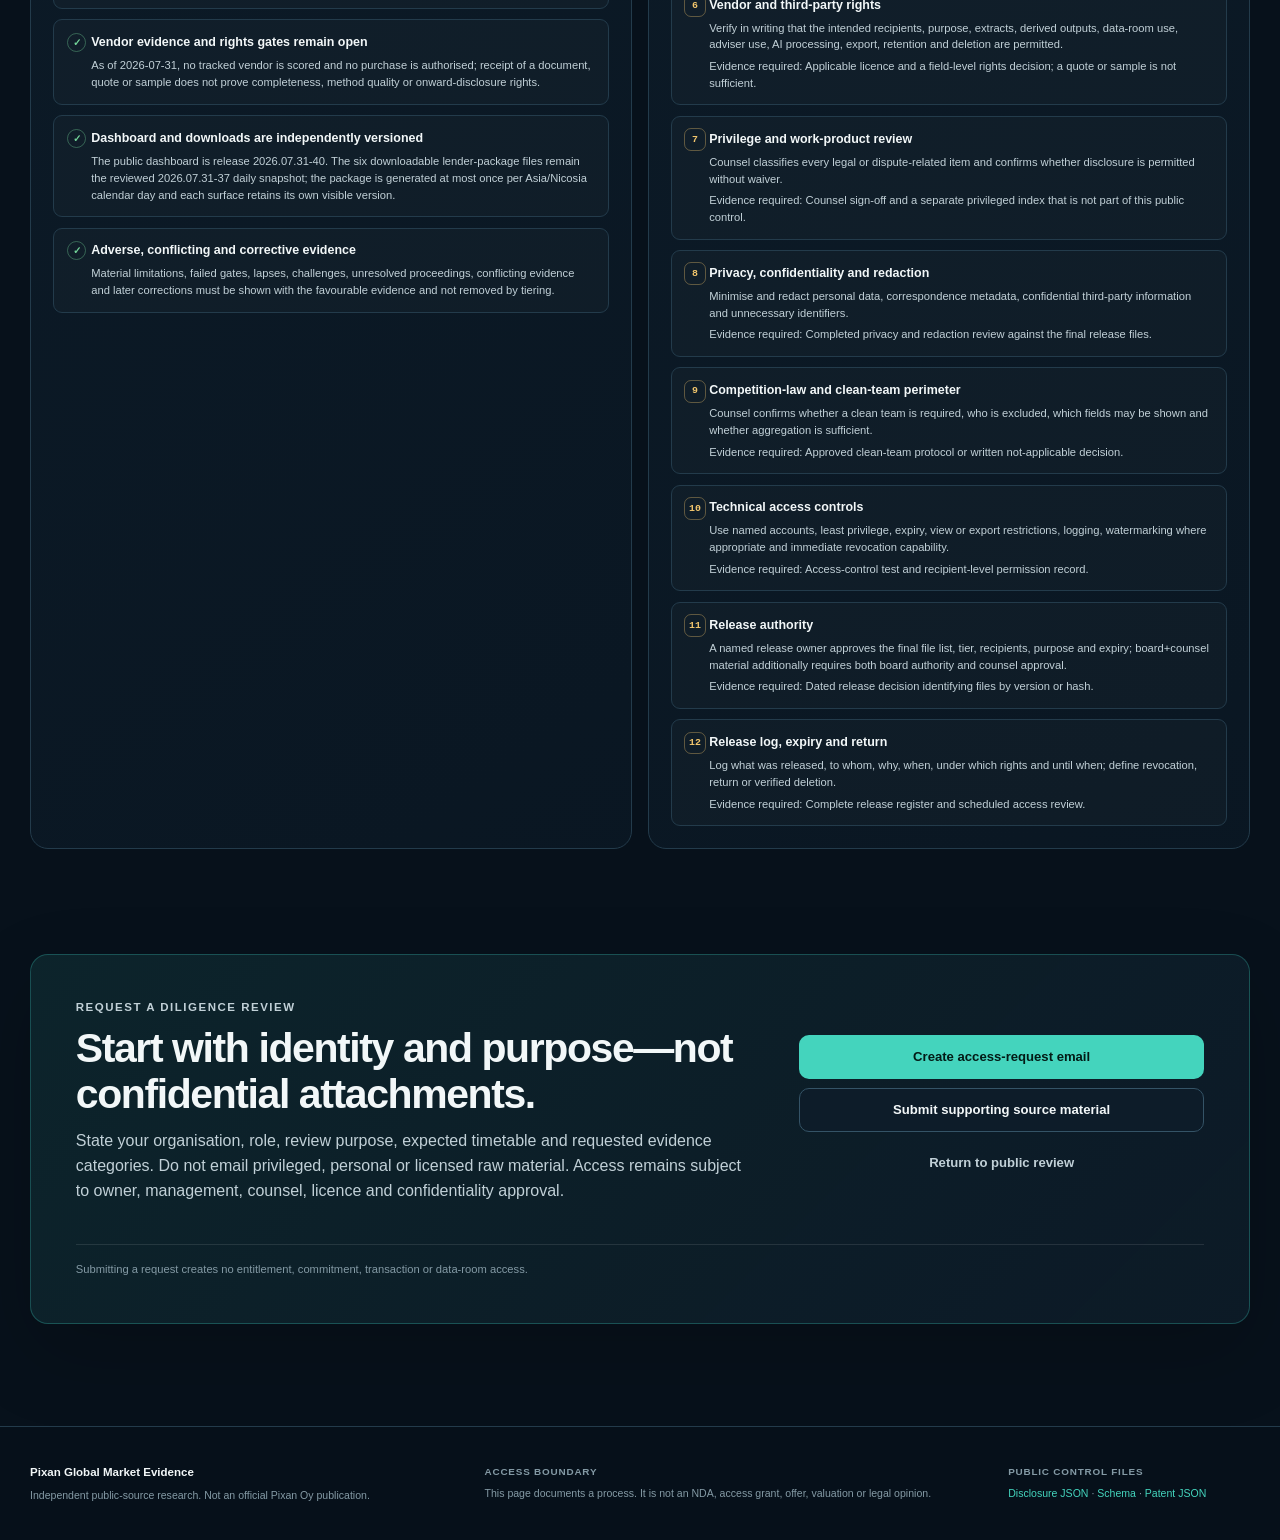
==== commit c8a75c31: "Add v40 four-country comparator controls" ====
--- a/site/diligence.html
+++ b/site/diligence.html
@@ -12,9 +12,9 @@
   <meta name="twitter:card" content="summary_large_image">
   <title>Diligence Access | Pixan Global Market Evidence</title>
   <link rel="icon" href="assets/favicon.svg" type="image/svg+xml">
-  <link rel="stylesheet" href="assets/styles.css?v=2026-07-31-39">
-  <script defer src="assets/i18n.js?v=2026-07-31-39"></script>
-  <script defer src="assets/diligence.js?v=2026-07-31-39"></script>
+  <link rel="stylesheet" href="assets/styles.css?v=2026-07-31-40">
+  <script defer src="assets/i18n.js?v=2026-07-31-40"></script>
+  <script defer src="assets/diligence.js?v=2026-07-31-40"></script>
 </head>
 <body class="diligence-page" data-review-view="diligence">
   <a class="skip-link" href="#diligence-main" data-copy-en="Skip to content" data-copy-fi="Siirry sisältöön">Skip to content</a>
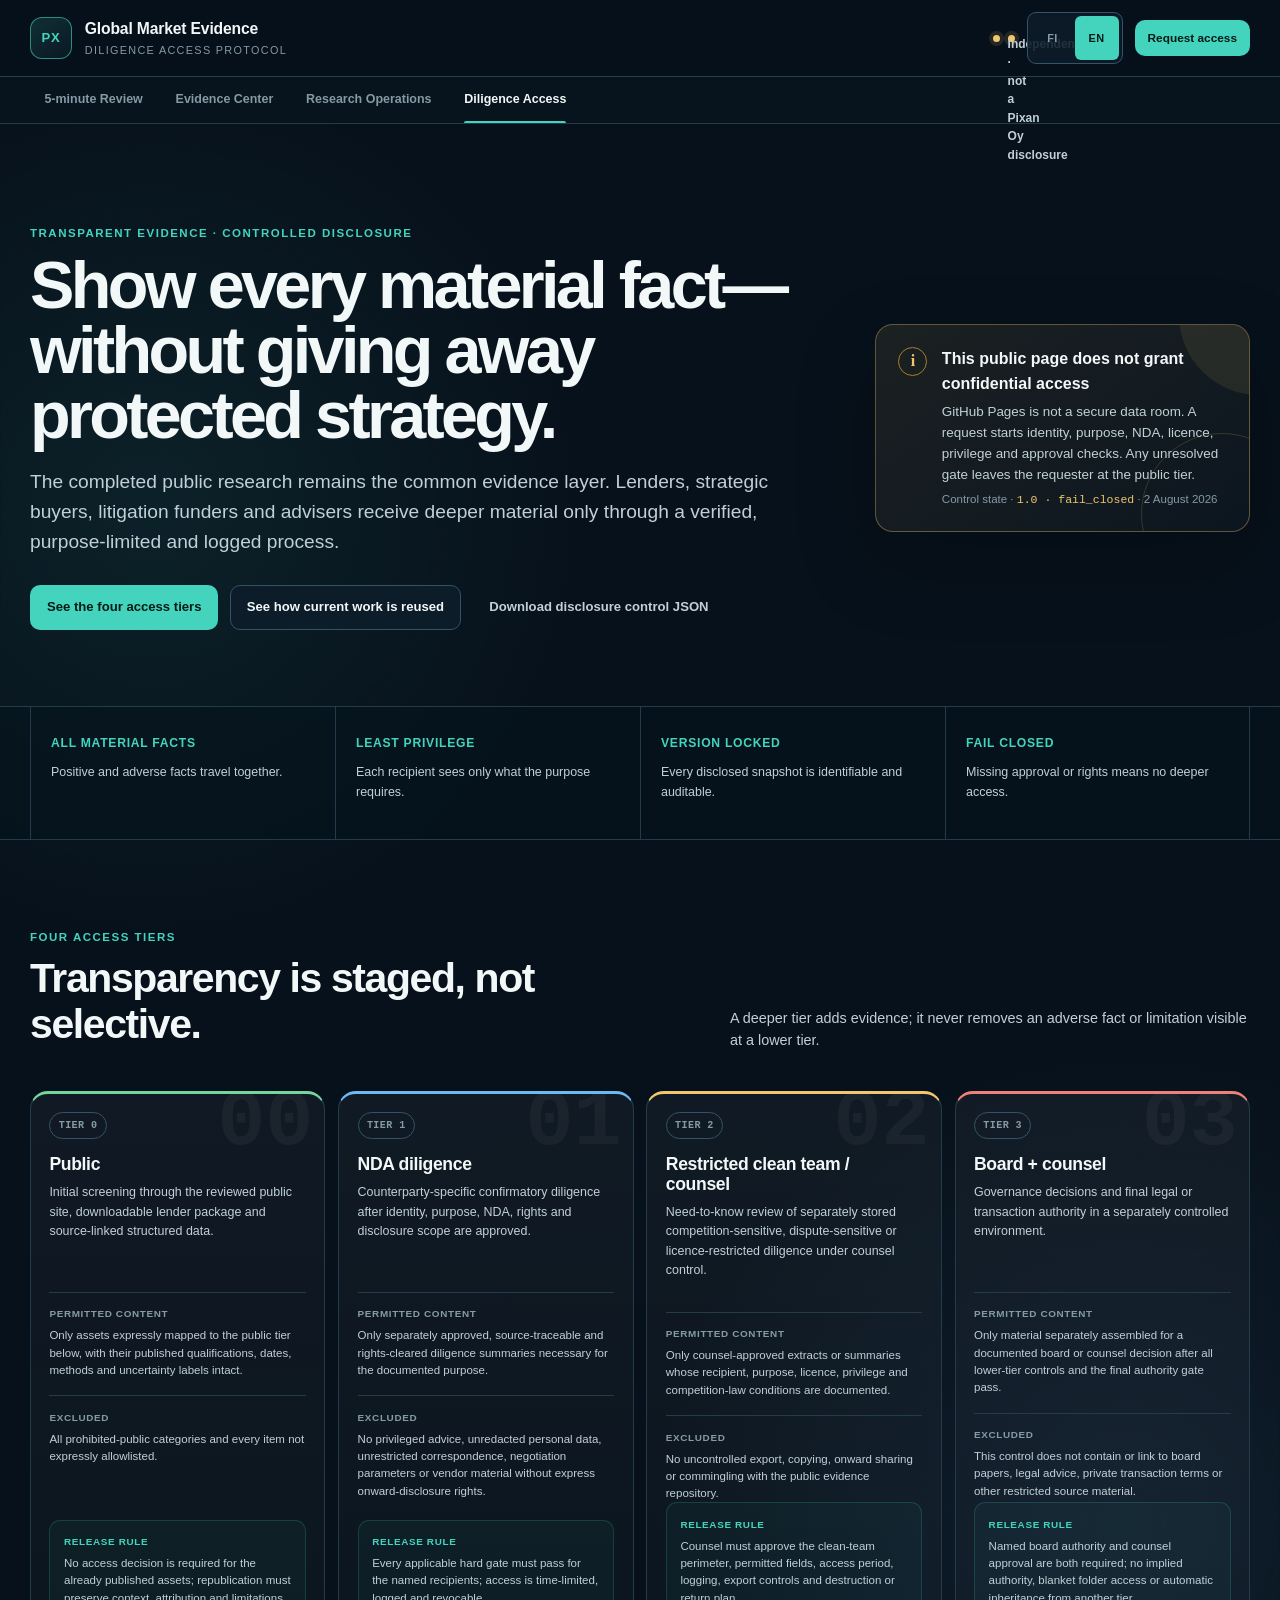
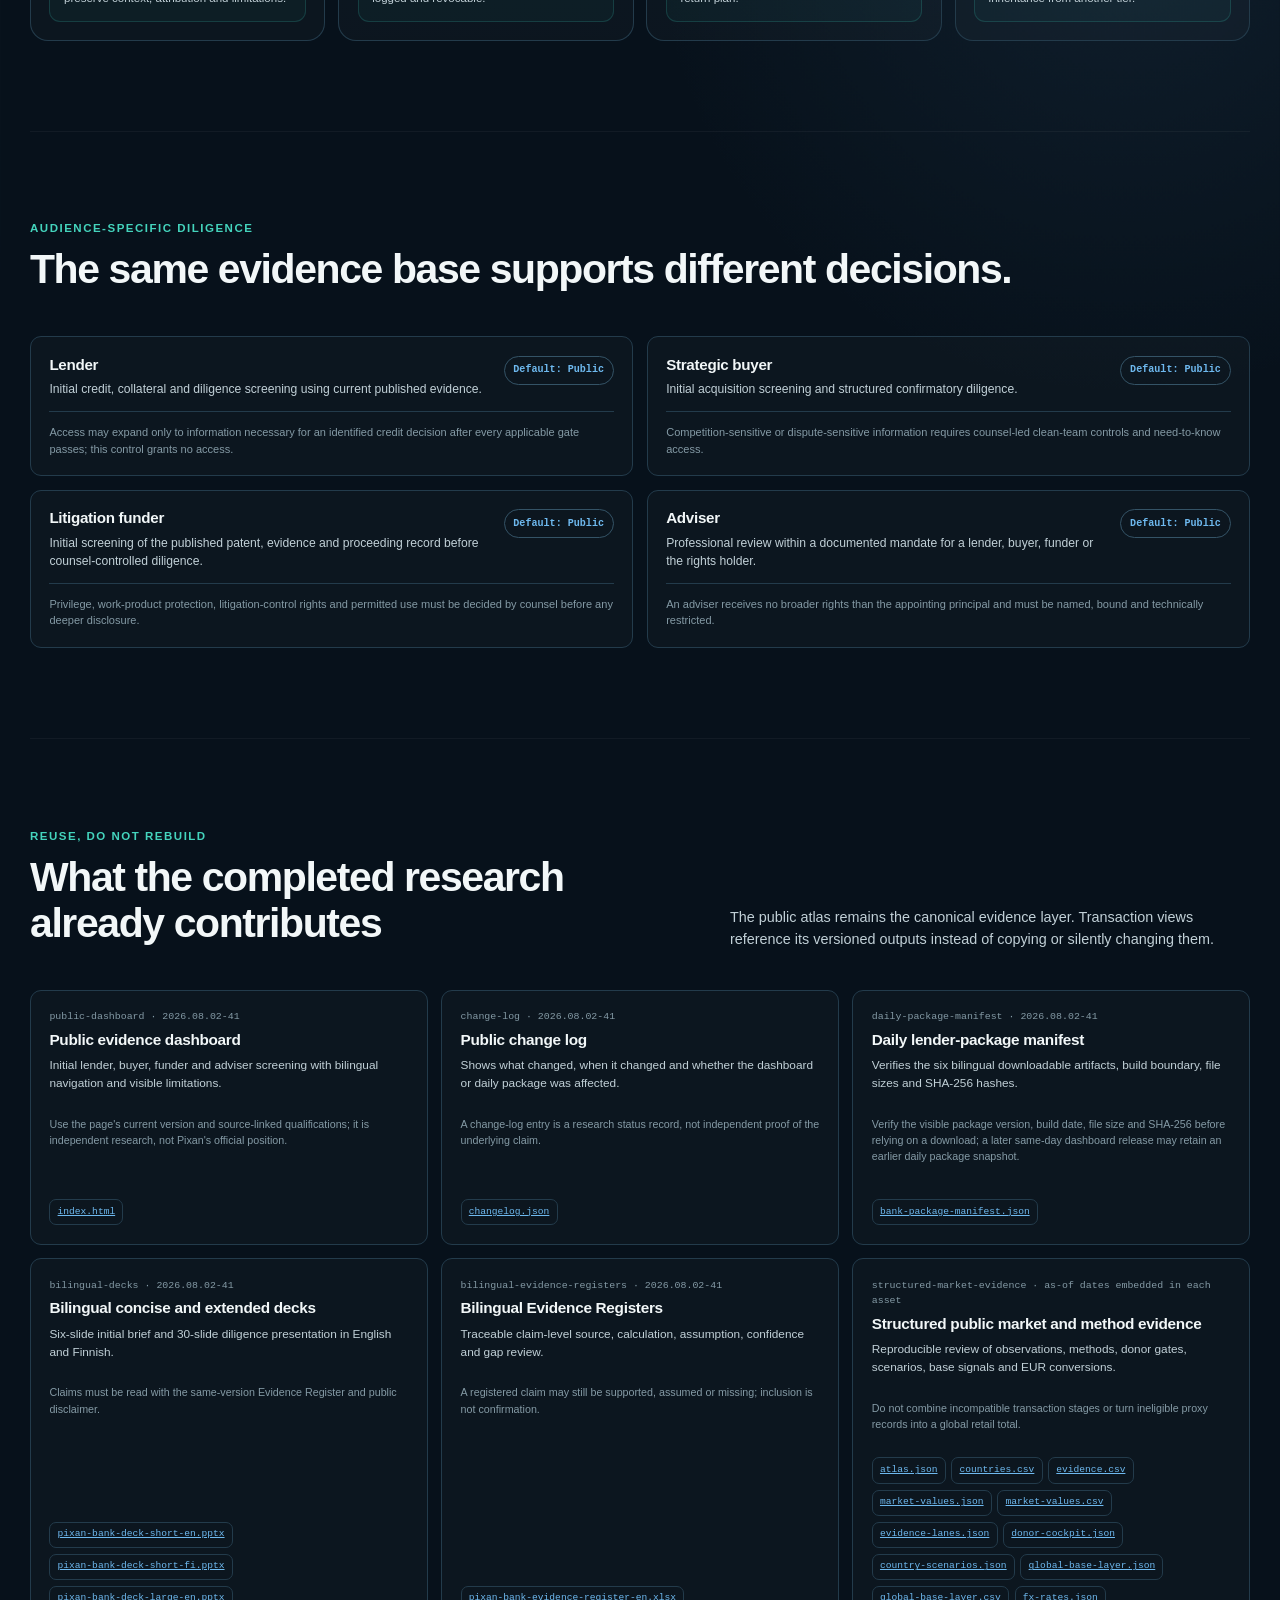
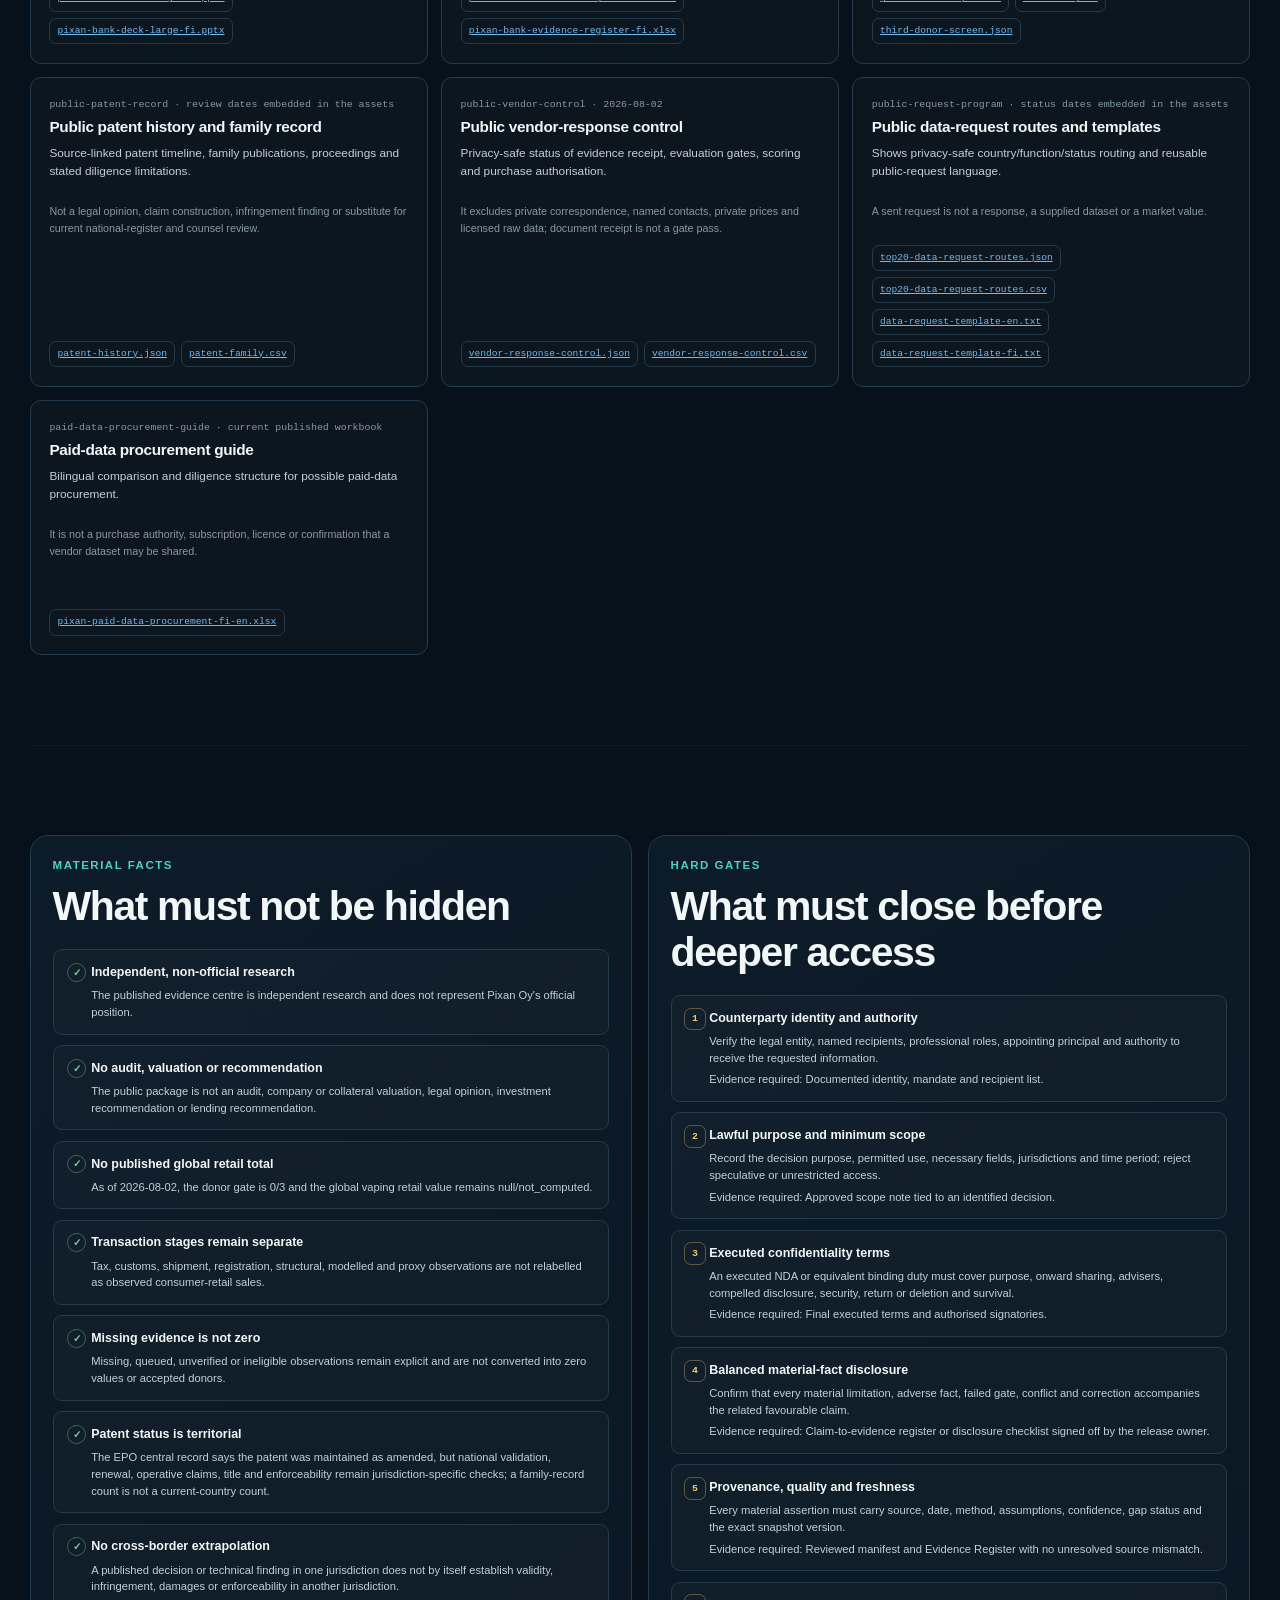
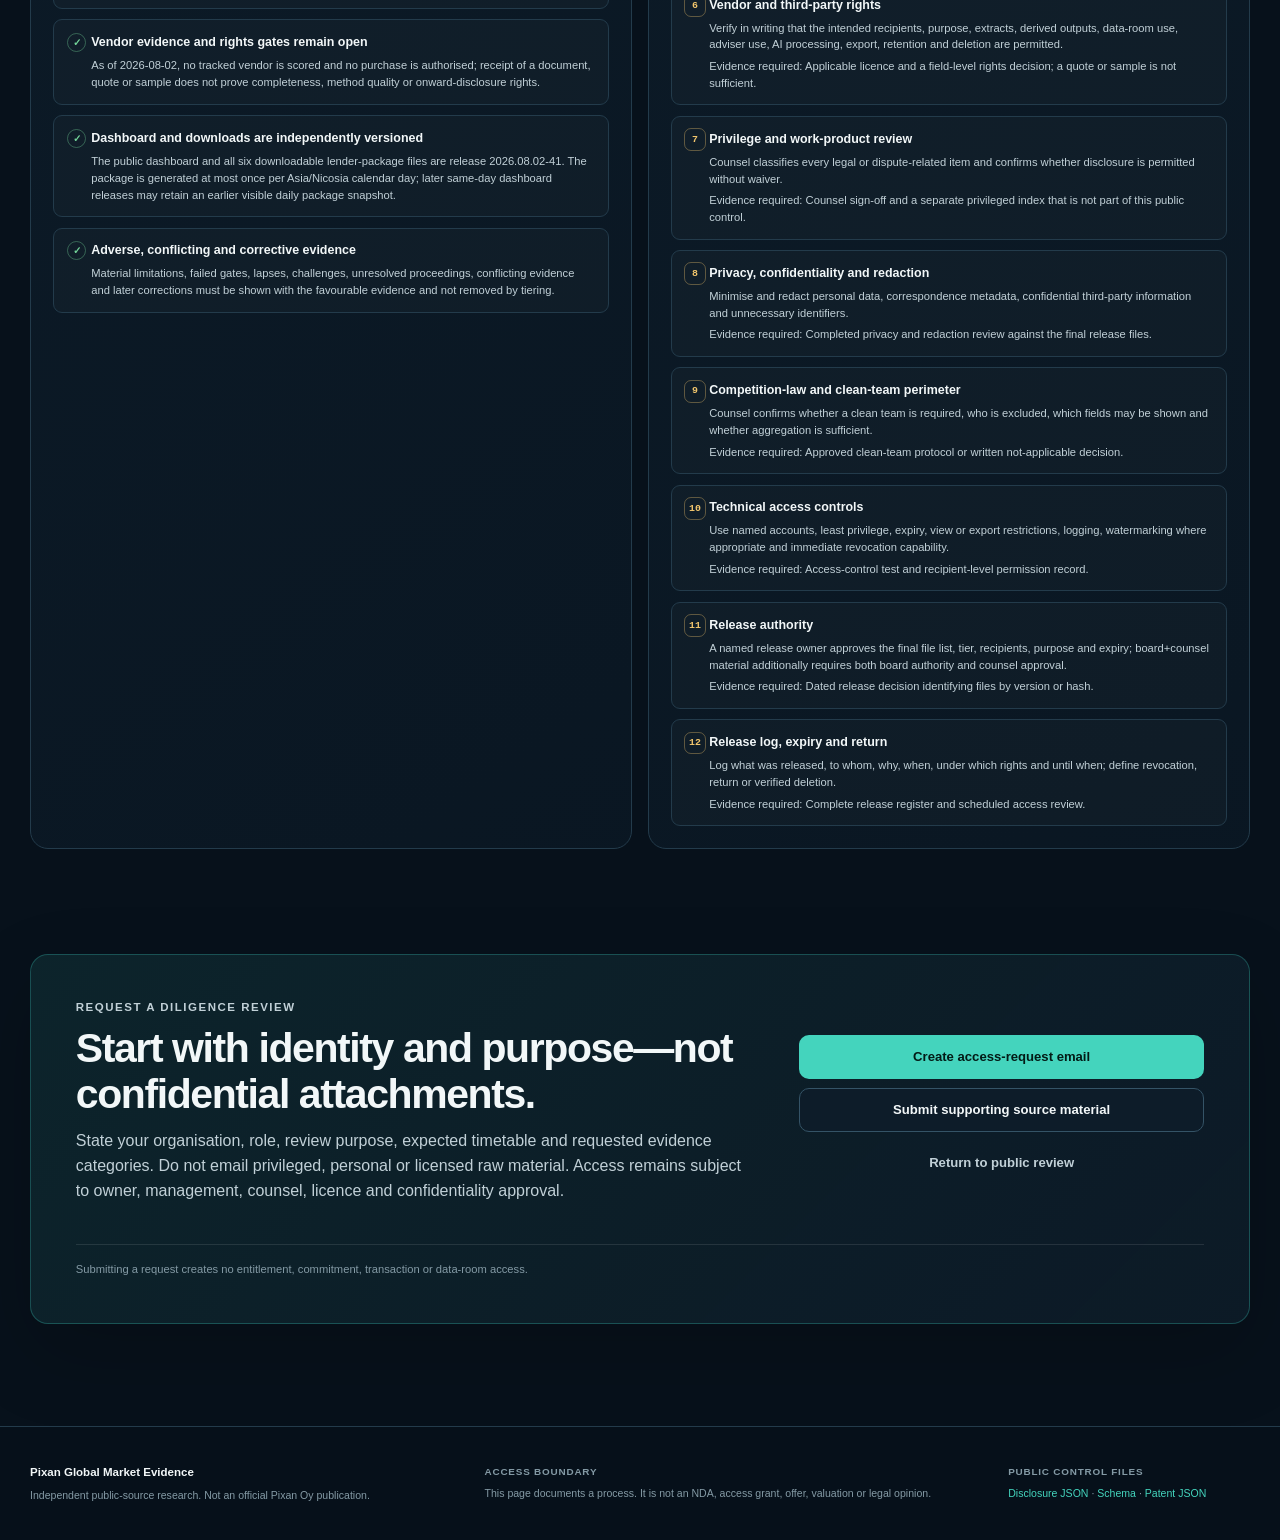
==== commit e2b1afcc: "Publish v41 donor-control checkpoint" ====
--- a/site/diligence.html
+++ b/site/diligence.html
@@ -12,9 +12,9 @@
   <meta name="twitter:card" content="summary_large_image">
   <title>Diligence Access | Pixan Global Market Evidence</title>
   <link rel="icon" href="assets/favicon.svg" type="image/svg+xml">
-  <link rel="stylesheet" href="assets/styles.css?v=2026-07-31-40">
-  <script defer src="assets/i18n.js?v=2026-07-31-40"></script>
-  <script defer src="assets/diligence.js?v=2026-07-31-40"></script>
+  <link rel="stylesheet" href="assets/styles.css?v=2026-08-02-41">
+  <script defer src="assets/i18n.js?v=2026-08-02-41"></script>
+  <script defer src="assets/diligence.js?v=2026-08-02-41"></script>
 </head>
 <body class="diligence-page" data-review-view="diligence">
   <a class="skip-link" href="#diligence-main" data-copy-en="Skip to content" data-copy-fi="Siirry sisältöön">Skip to content</a>
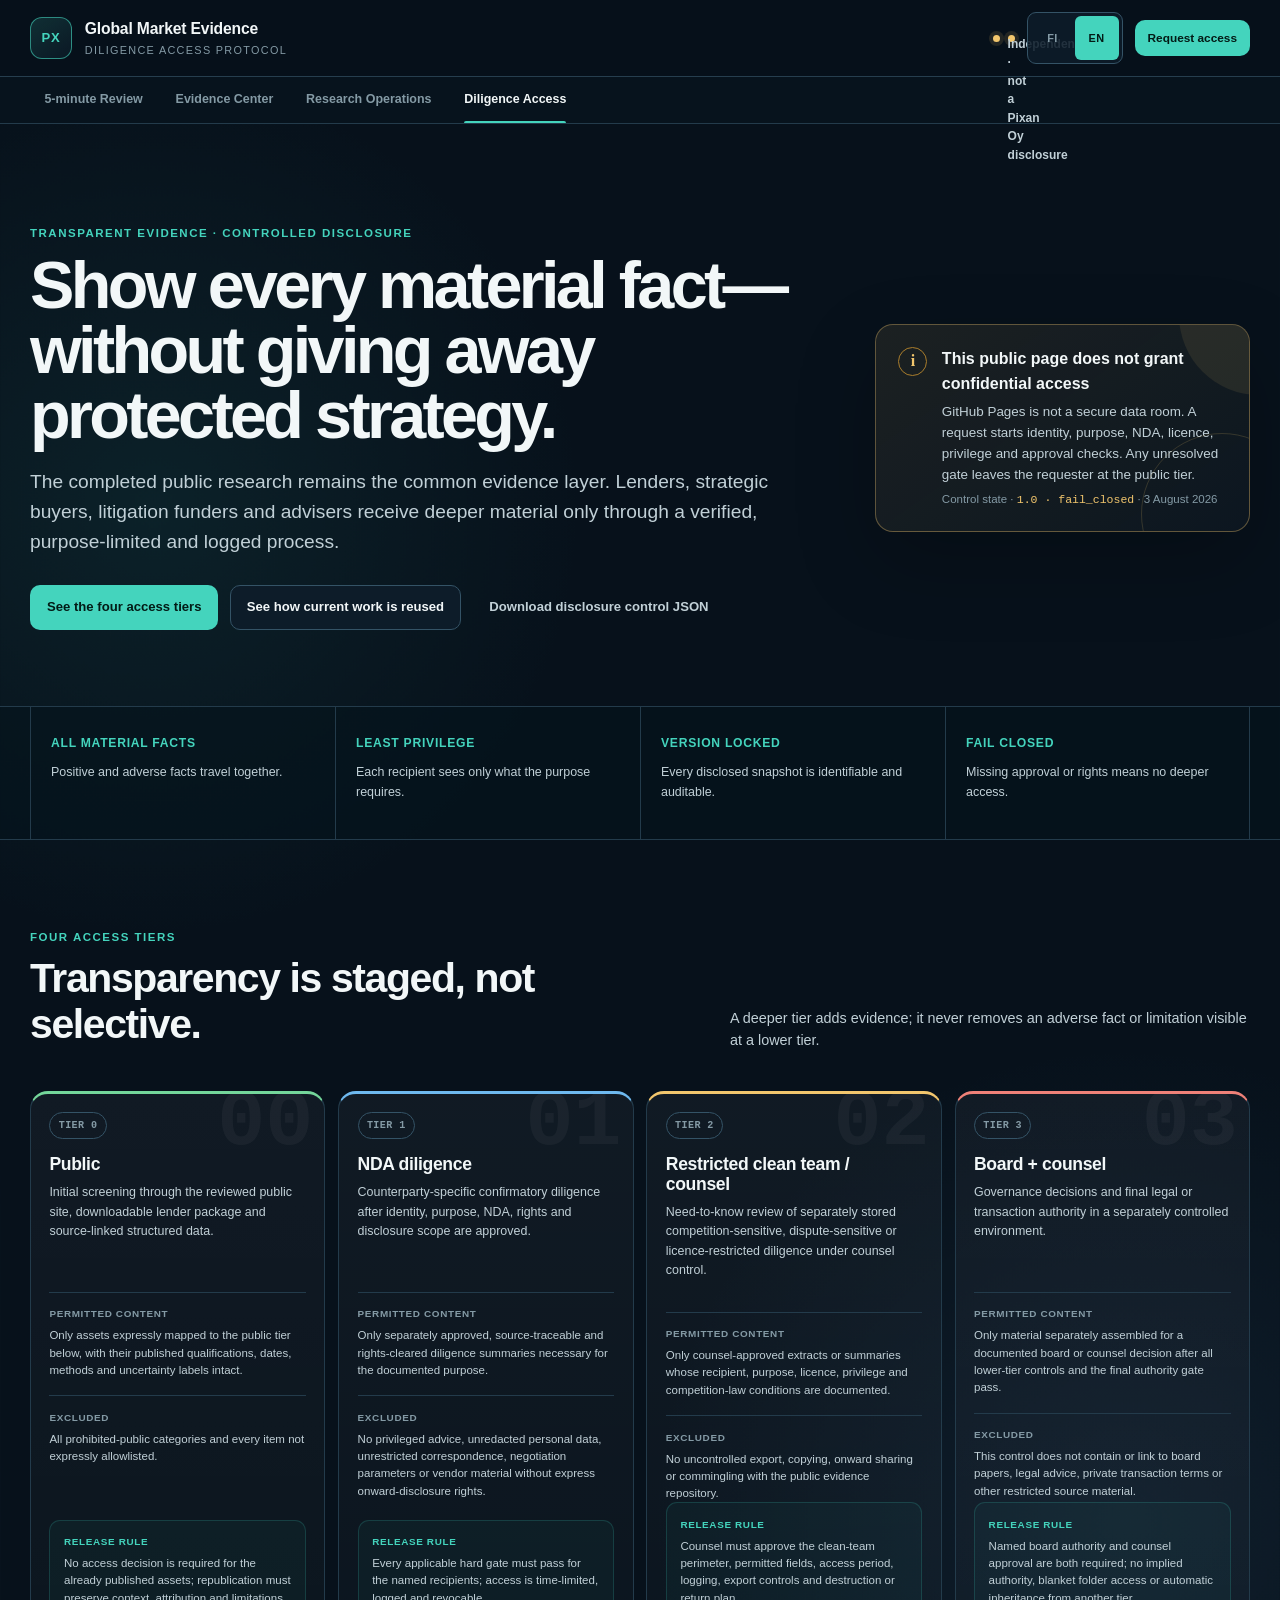
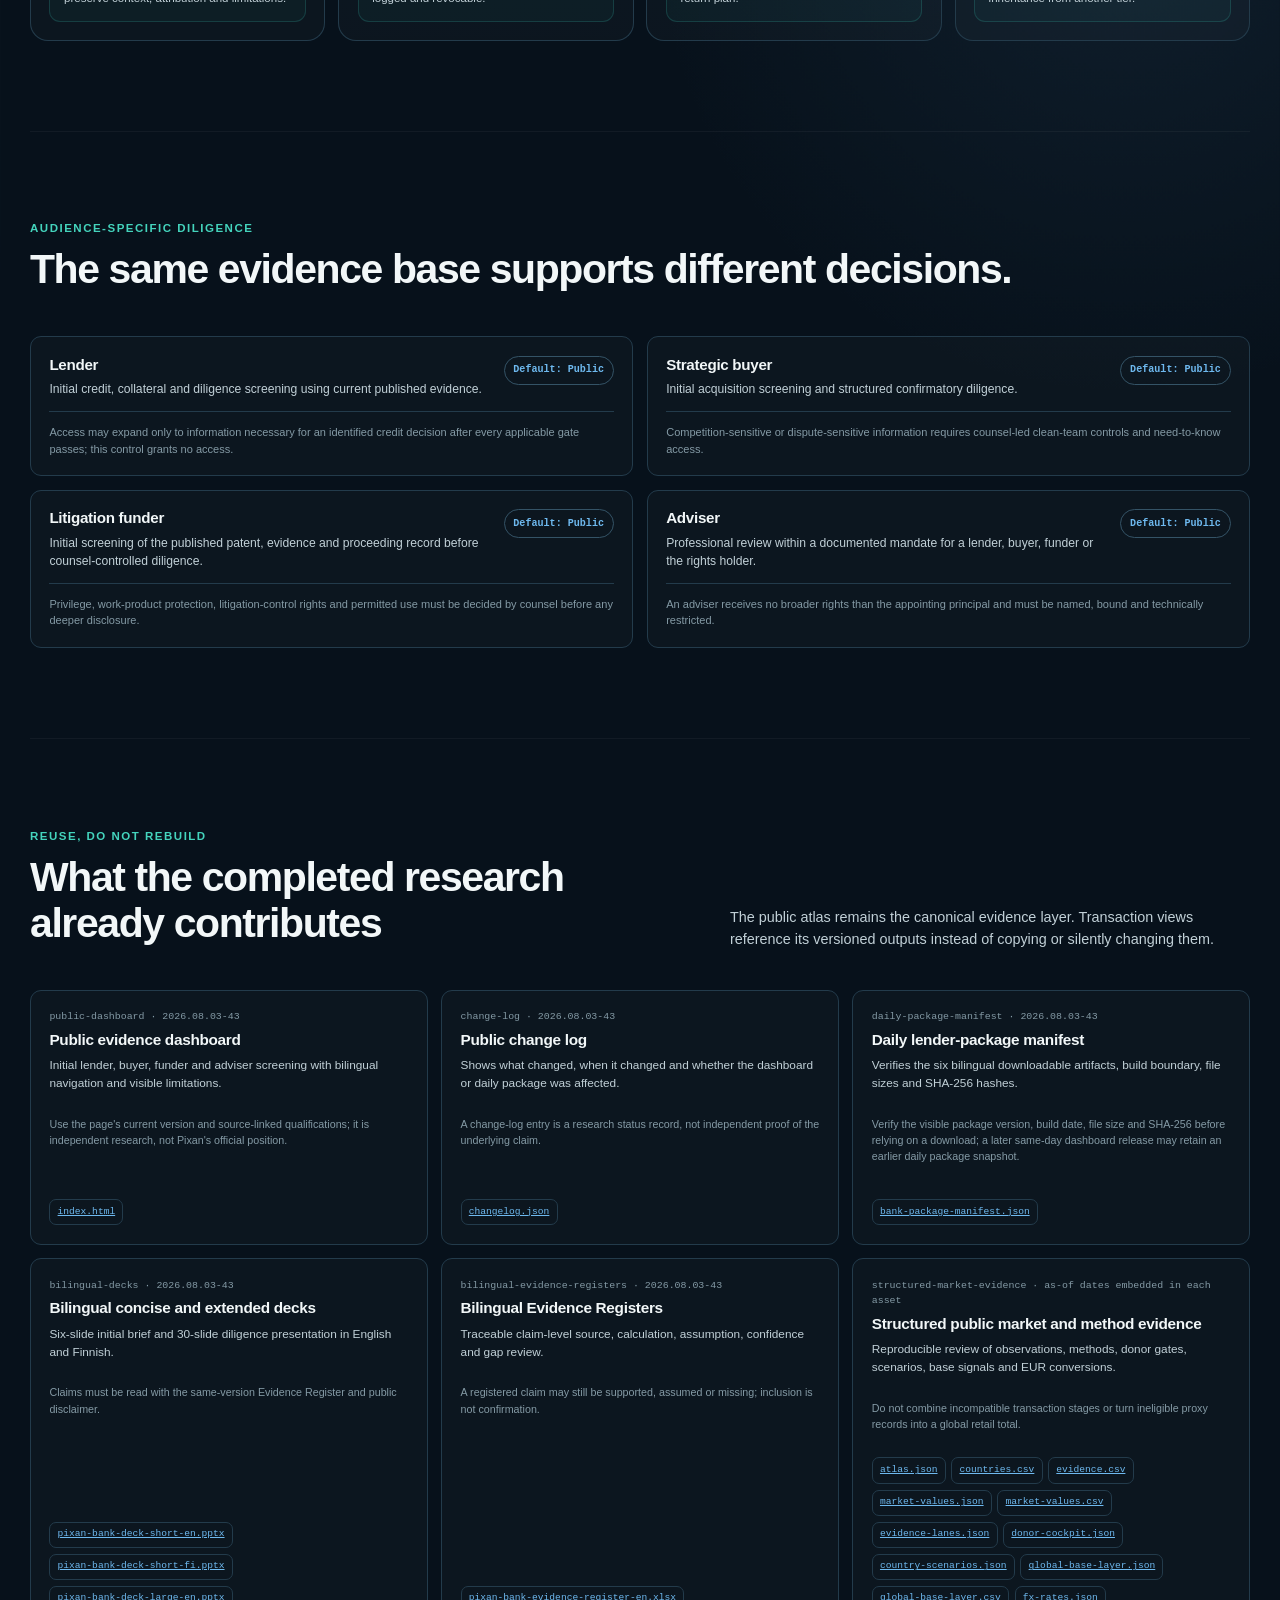
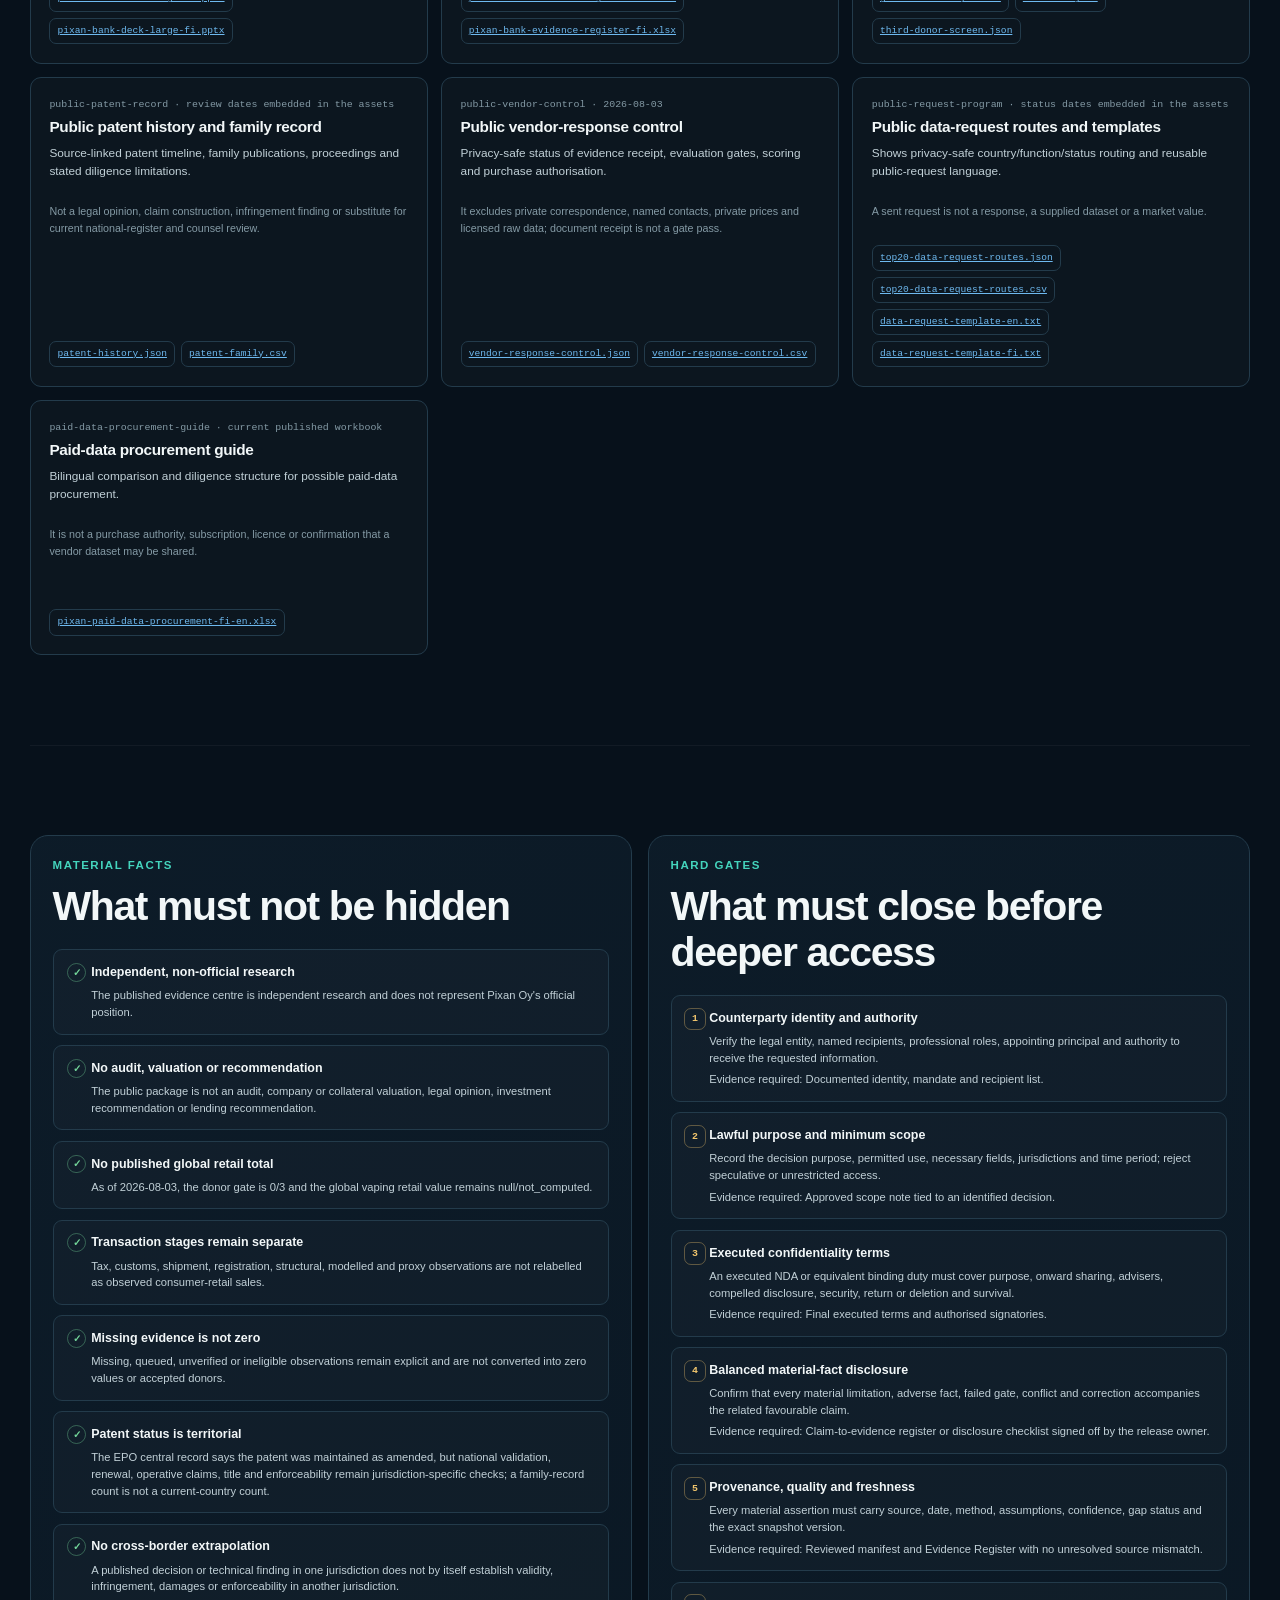
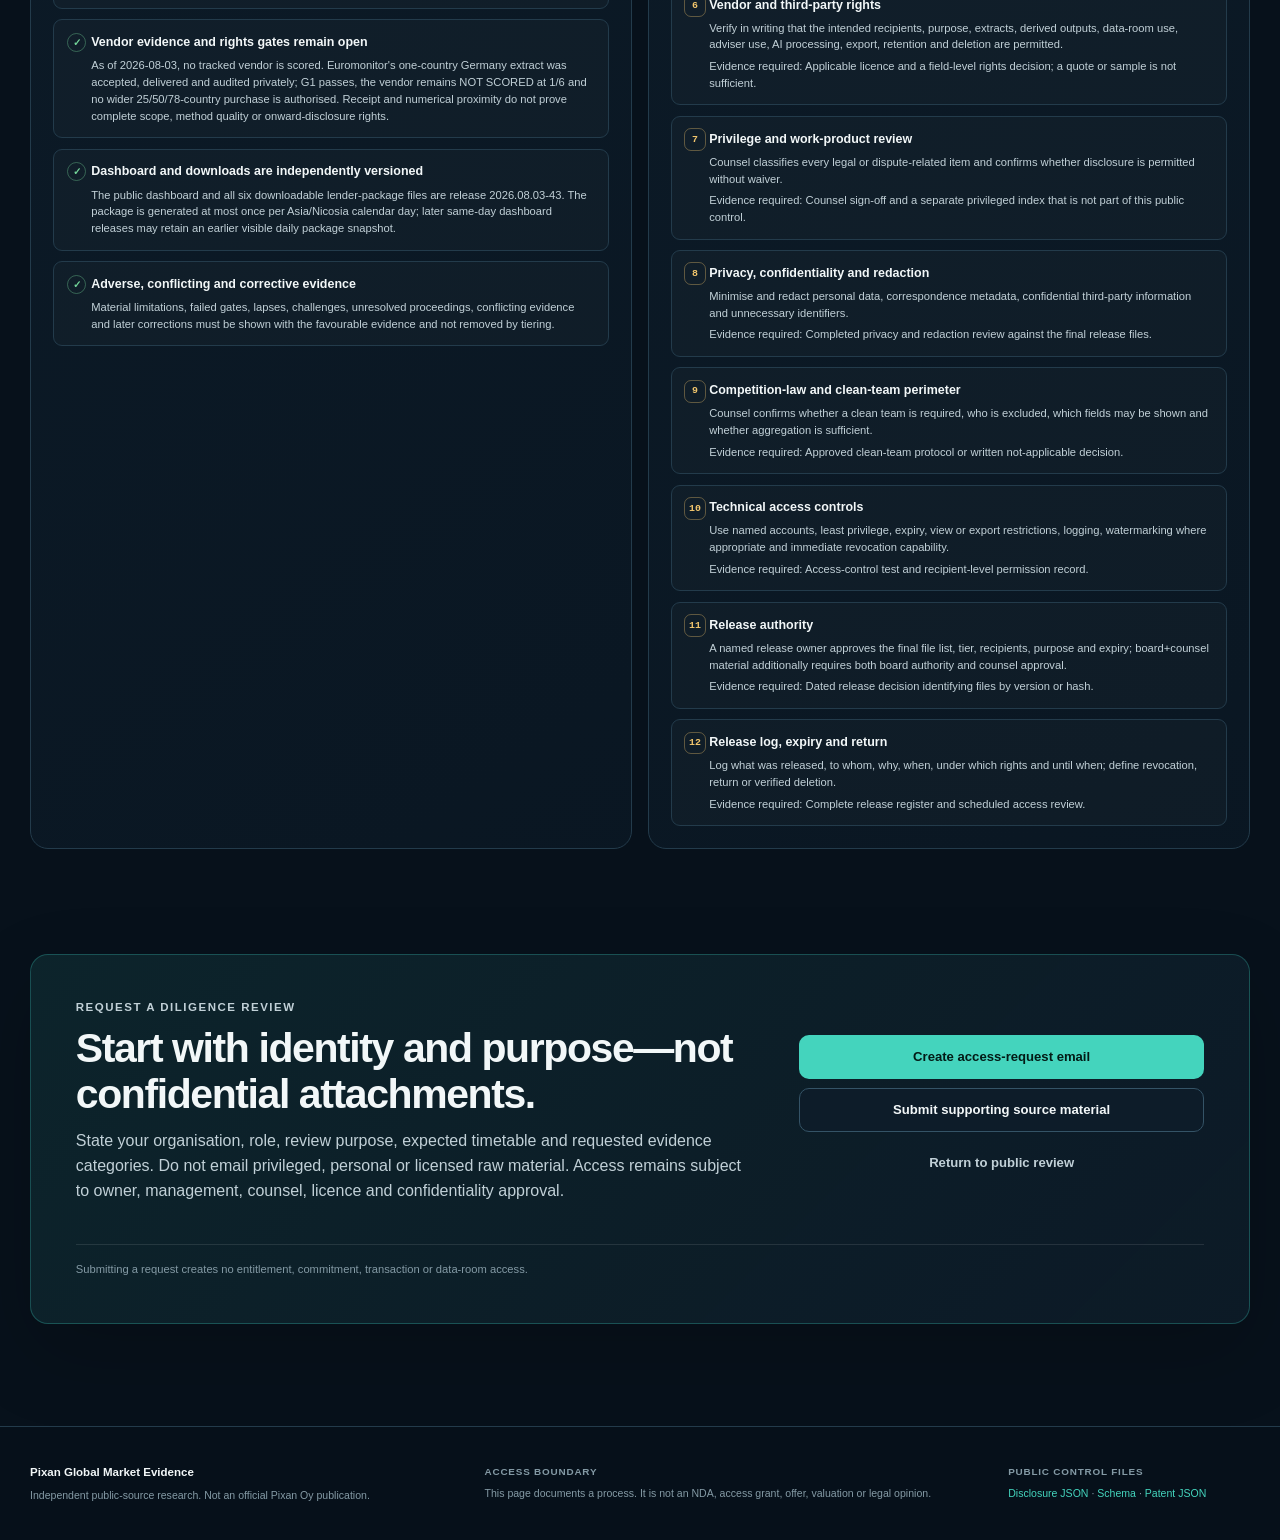
==== commit 38f3abf6: "Prepare v43 Germany vendor audit release candidate" ====
--- a/site/diligence.html
+++ b/site/diligence.html
@@ -12,9 +12,9 @@
   <meta name="twitter:card" content="summary_large_image">
   <title>Diligence Access | Pixan Global Market Evidence</title>
   <link rel="icon" href="assets/favicon.svg" type="image/svg+xml">
-  <link rel="stylesheet" href="assets/styles.css?v=2026-08-02-41">
-  <script defer src="assets/i18n.js?v=2026-08-02-41"></script>
-  <script defer src="assets/diligence.js?v=2026-08-02-41"></script>
+  <link rel="stylesheet" href="assets/styles.css?v=2026-08-03-43">
+  <script defer src="assets/i18n.js?v=2026-08-03-43"></script>
+  <script defer src="assets/diligence.js?v=2026-08-03-43"></script>
 </head>
 <body class="diligence-page" data-review-view="diligence">
   <a class="skip-link" href="#diligence-main" data-copy-en="Skip to content" data-copy-fi="Siirry sisältöön">Skip to content</a>
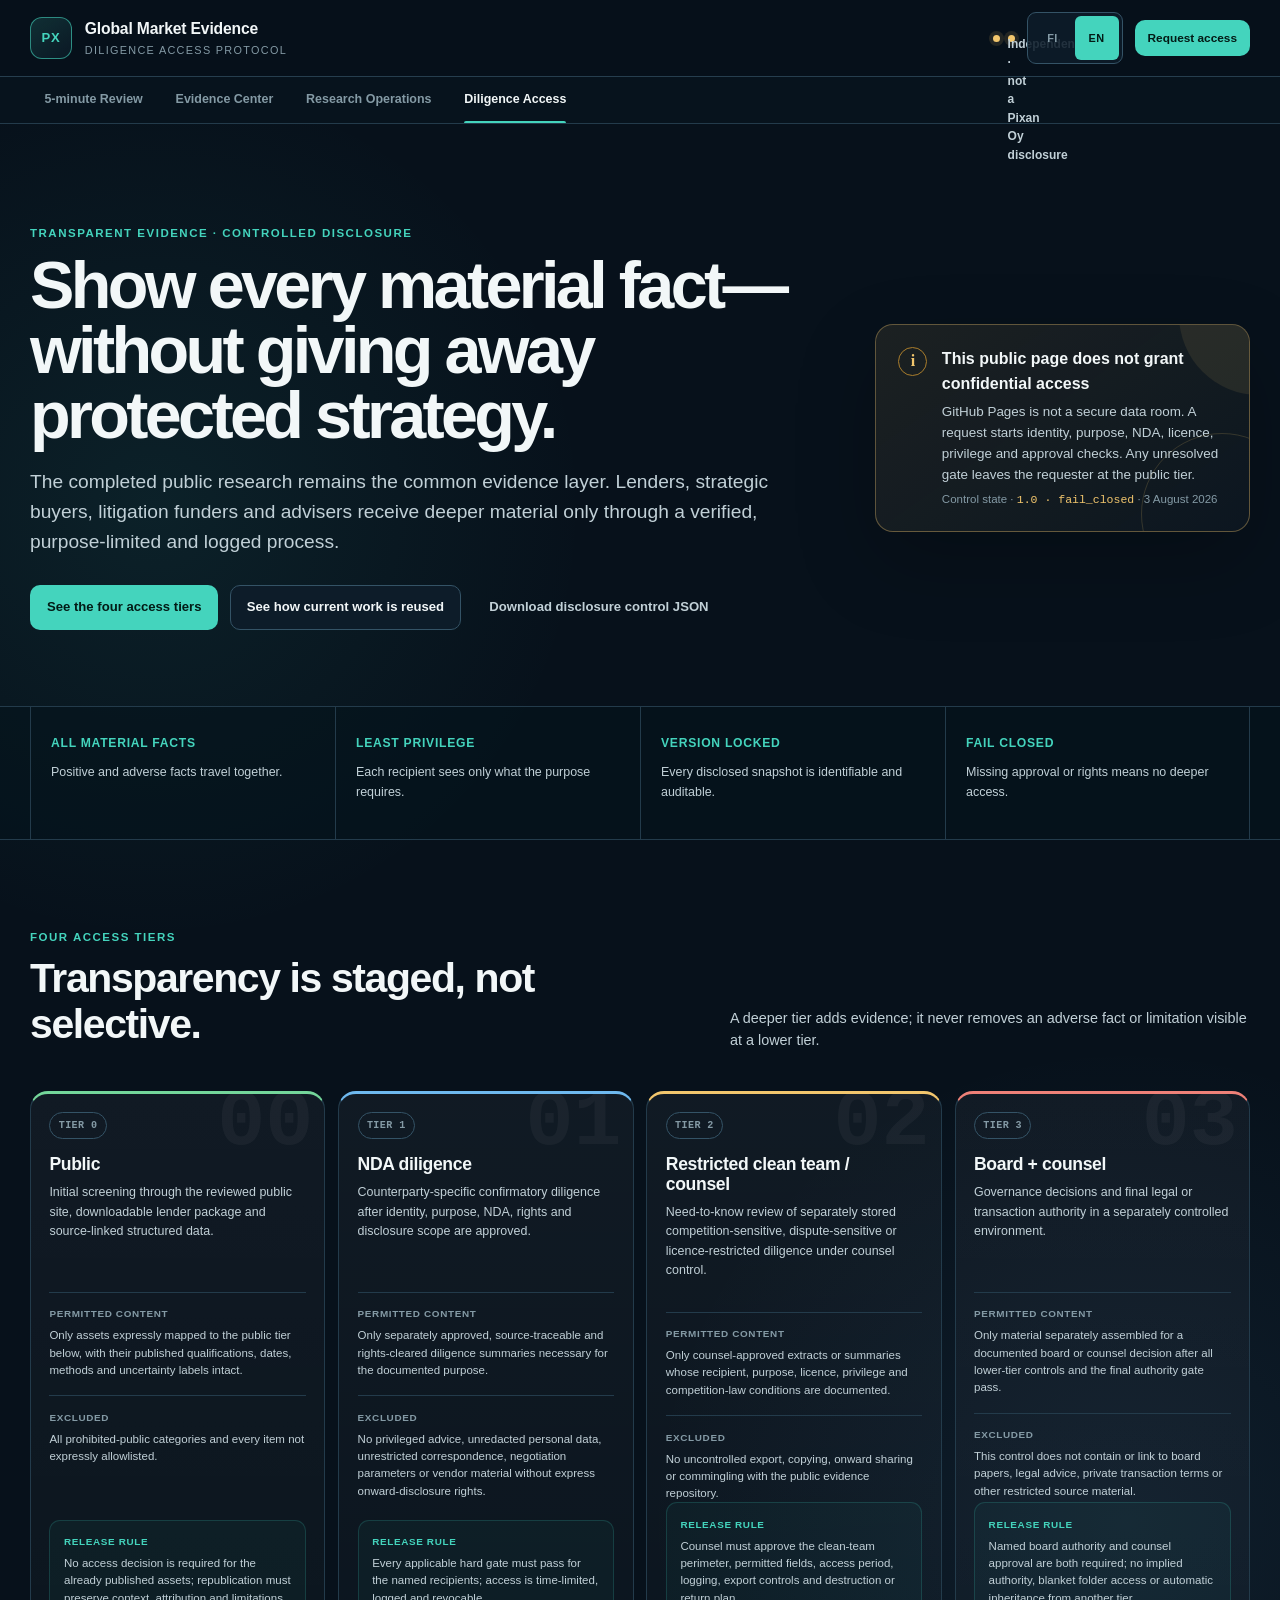
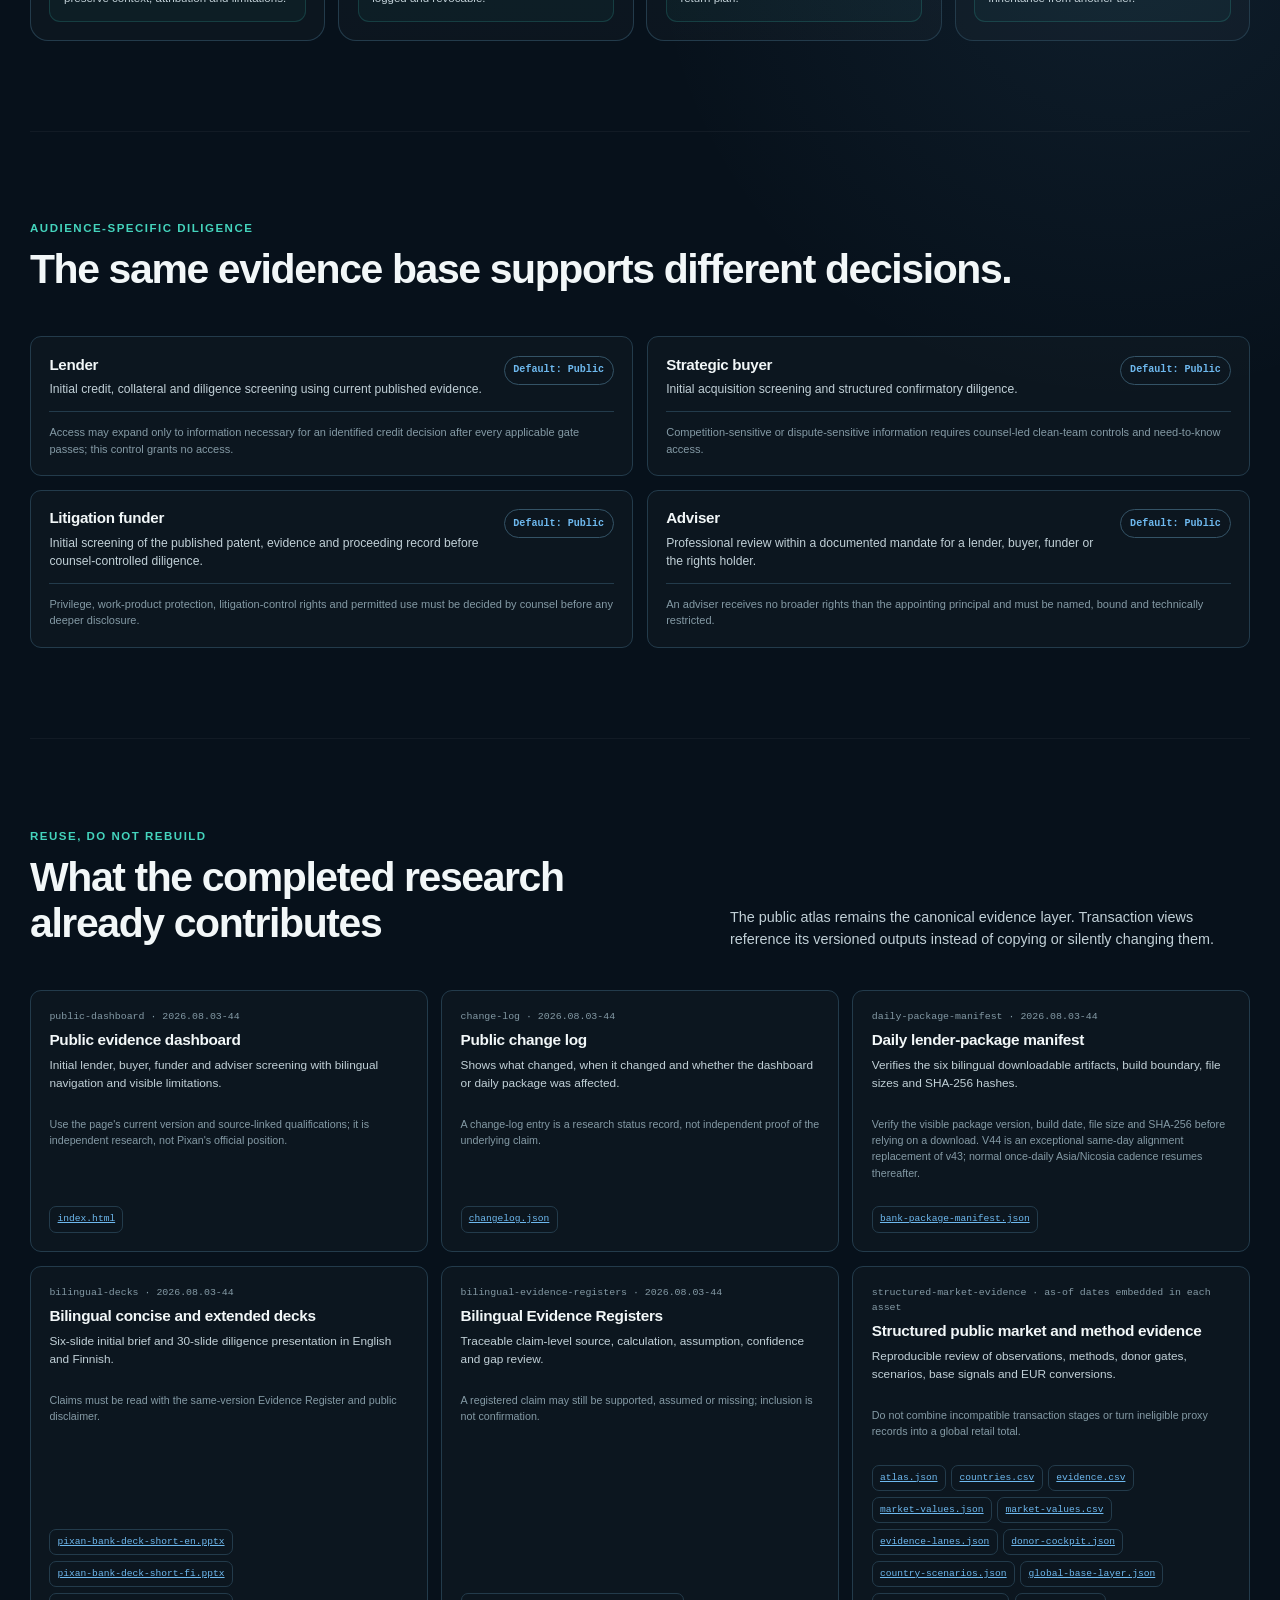
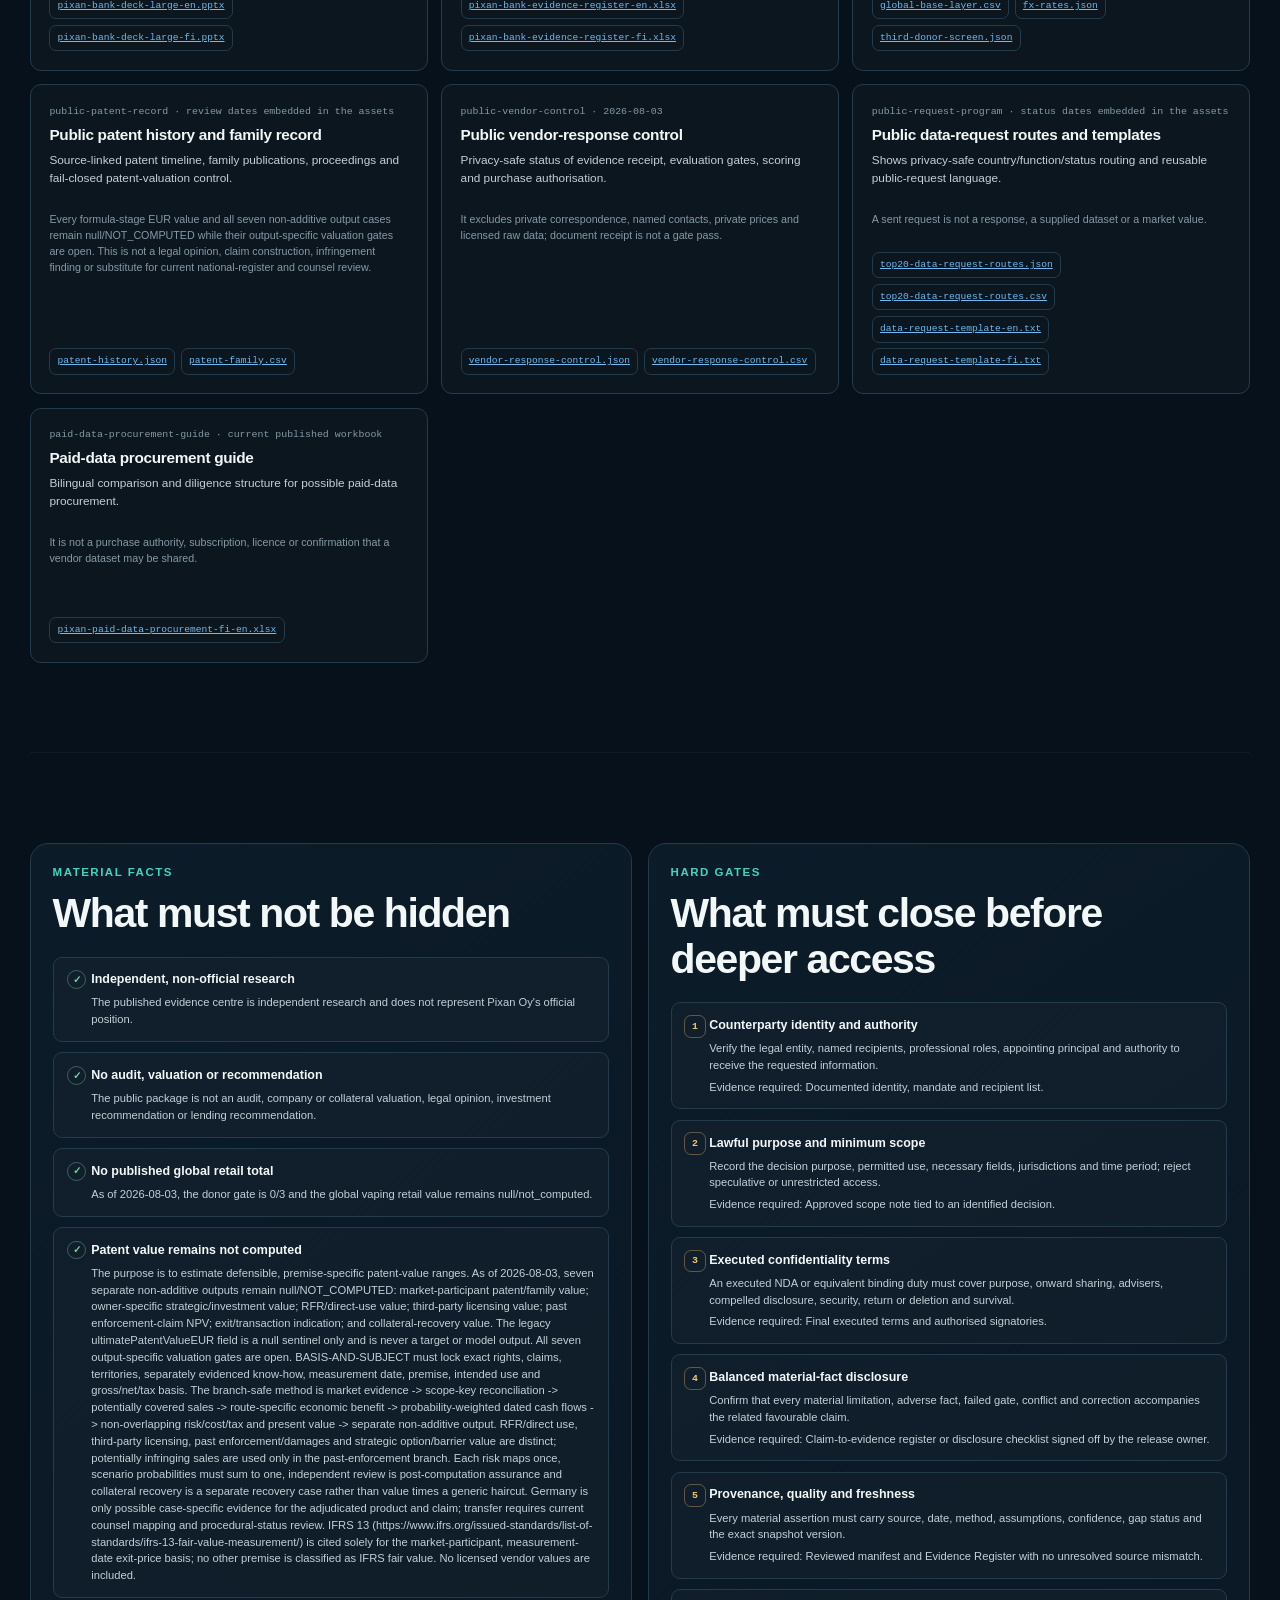
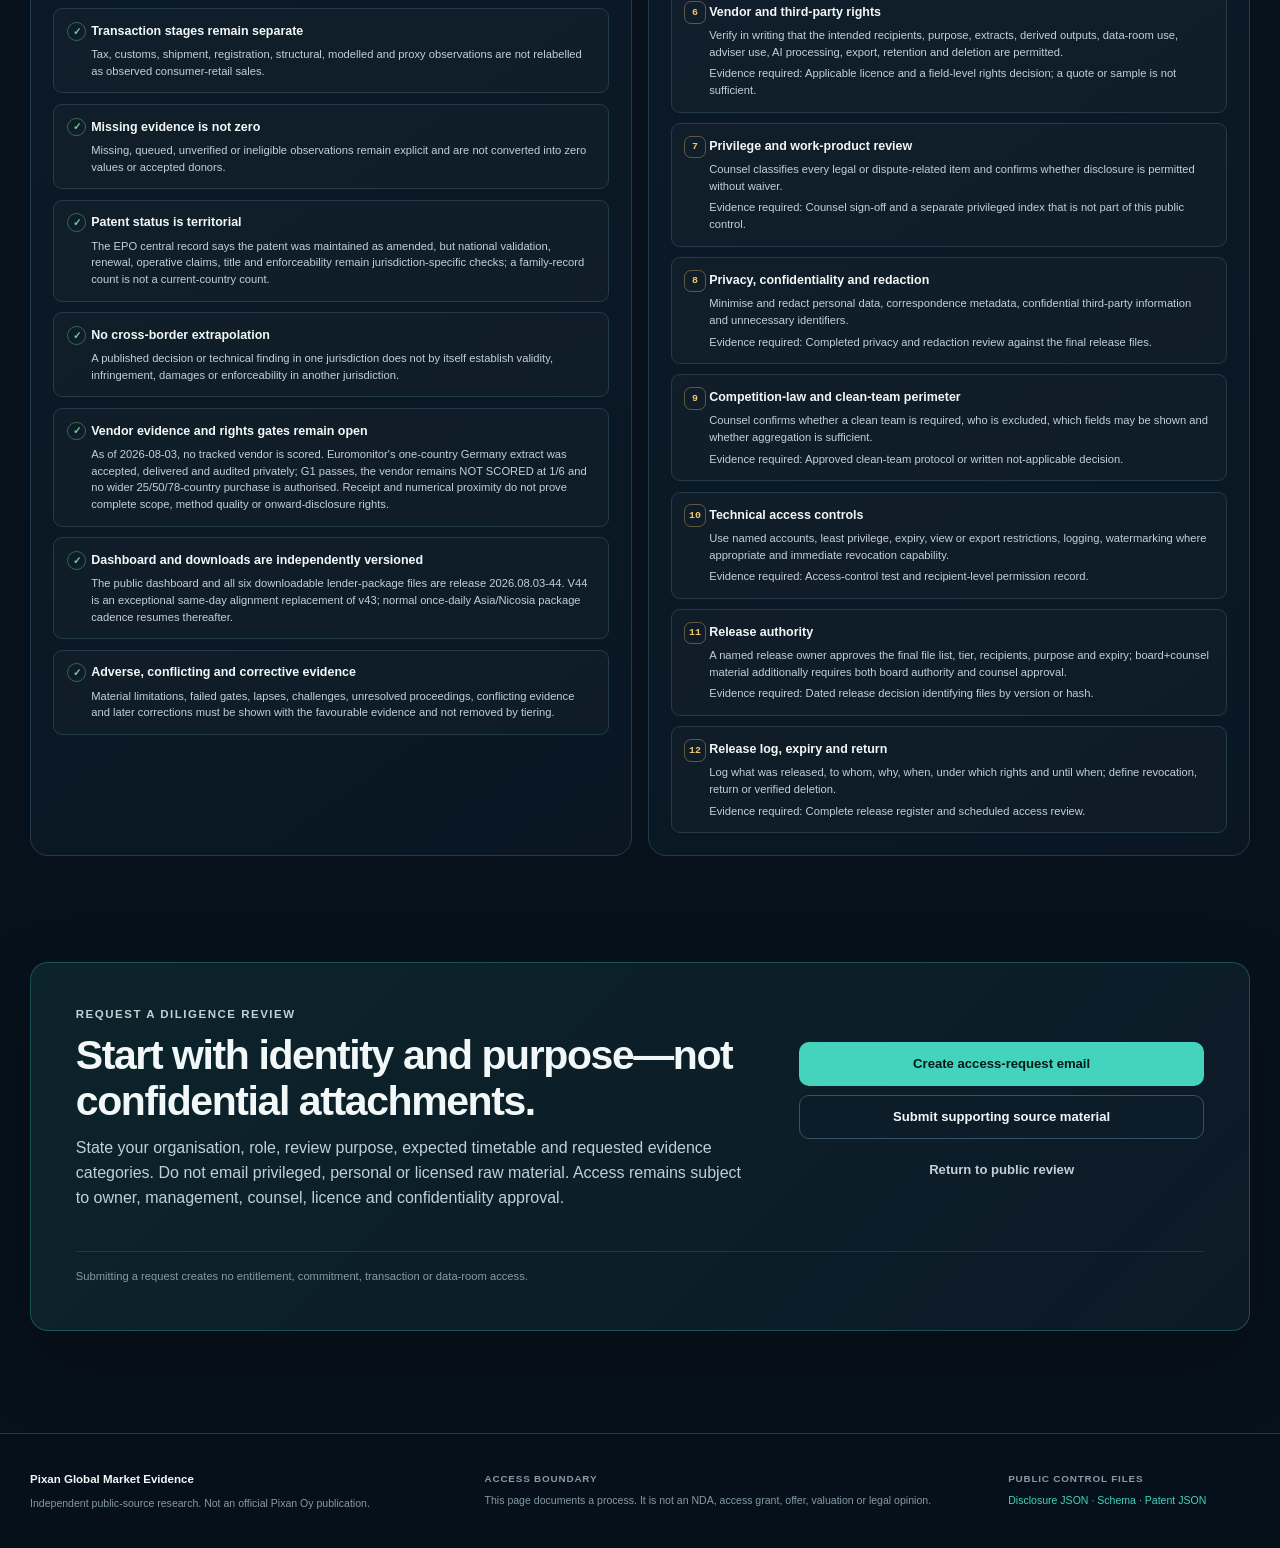
==== commit 85600fe4: "feat: pivot evidence center to patent valuation" ====
--- a/site/diligence.html
+++ b/site/diligence.html
@@ -12,9 +12,9 @@
   <meta name="twitter:card" content="summary_large_image">
   <title>Diligence Access | Pixan Global Market Evidence</title>
   <link rel="icon" href="assets/favicon.svg" type="image/svg+xml">
-  <link rel="stylesheet" href="assets/styles.css?v=2026-08-03-43">
-  <script defer src="assets/i18n.js?v=2026-08-03-43"></script>
-  <script defer src="assets/diligence.js?v=2026-08-03-43"></script>
+  <link rel="stylesheet" href="assets/styles.css?v=2026-08-03-44">
+  <script defer src="assets/i18n.js?v=2026-08-03-44"></script>
+  <script defer src="assets/diligence.js?v=2026-08-03-44"></script>
 </head>
 <body class="diligence-page" data-review-view="diligence">
   <a class="skip-link" href="#diligence-main" data-copy-en="Skip to content" data-copy-fi="Siirry sisältöön">Skip to content</a>
--- a/site/assets/styles.css
+++ b/site/assets/styles.css
@@ -811,6 +811,123 @@
   border-top: 1px solid var(--line);
 }
 .cockpit-meta { max-width: 78ch; margin: 0; color: var(--muted); font-size: .78rem; }
+.patent-valuation-control {
+  position: relative;
+  border-block: 1px solid var(--line);
+  background: radial-gradient(circle at 88% 8%, rgba(63, 193, 193, .07), transparent 30%);
+}
+.patent-valuation-control[data-valuation-state="data_missing"],
+.patent-valuation-summary[data-valuation-state="data_missing"] { border-color: rgba(239, 129, 120, .34); }
+.patent-valuation-metrics { margin-block: 1rem; }
+.patent-valuation-formula-panel, .patent-valuation-gates-panel { margin-top: 1rem; }
+.patent-valuation-formula {
+  margin: 0;
+  padding: 0;
+  display: grid;
+  grid-template-columns: repeat(3, minmax(0, 1fr));
+  gap: .65rem;
+  list-style: none;
+}
+.patent-valuation-step {
+  min-width: 0;
+  padding: .9rem;
+  display: grid;
+  align-content: start;
+  gap: .55rem;
+  border: 1px solid var(--line);
+  border-radius: 10px;
+  background: linear-gradient(145deg, rgba(8, 22, 33, .98), rgba(12, 31, 44, .82));
+}
+.patent-valuation-step-heading {
+  display: grid;
+  grid-template-columns: auto minmax(0, 1fr) auto;
+  align-items: start;
+  gap: .55rem;
+}
+.patent-valuation-step-heading strong, .patent-valuation-step > strong { color: var(--text-soft); font-size: .72rem; line-height: 1.35; }
+.patent-valuation-step p { margin: 0; color: var(--muted); font-size: .63rem; line-height: 1.5; }
+.patent-valuation-step small { color: var(--amber); font-family: var(--font-mono); font-size: .53rem; }
+.patent-valuation-sequence {
+  color: var(--teal);
+  font-family: var(--font-mono);
+  font-size: .62rem;
+  font-weight: 900;
+}
+.patent-valuation-state {
+  width: fit-content;
+  padding: .18rem .34rem;
+  border: 1px solid rgba(242, 198, 109, .36);
+  border-radius: 999px;
+  color: var(--amber);
+  font-family: var(--font-mono);
+  font-size: .48rem;
+  font-weight: 900;
+  letter-spacing: .03em;
+  white-space: nowrap;
+}
+.patent-valuation-gates {
+  display: grid;
+  grid-template-columns: repeat(2, minmax(0, 1fr));
+  gap: .65rem;
+}
+.patent-valuation-gate {
+  min-width: 0;
+  padding: .9rem;
+  border: 1px solid rgba(242, 198, 109, .22);
+  border-radius: 10px;
+  background: rgba(242, 198, 109, .025);
+}
+.patent-valuation-gate-heading { display: flex; align-items: start; justify-content: space-between; gap: .7rem; }
+.patent-valuation-gate code { overflow-wrap: anywhere; color: var(--teal); font-size: .54rem; }
+.patent-valuation-gate h4 { margin: .55rem 0 .35rem; color: var(--text-soft); font-size: .76rem; }
+.patent-valuation-gate p { margin: 0; color: var(--muted); font-size: .64rem; line-height: 1.5; }
+.patent-valuation-gate > small { display: block; margin-top: .55rem; color: var(--amber); font-size: .54rem; font-weight: 800; text-transform: uppercase; }
+.patent-valuation-state-open { border-color: rgba(239, 129, 120, .36); color: var(--red); }
+.patent-valuation-germany, .patent-valuation-donor {
+  grid-column: 1 / -1;
+  padding: .9rem 1rem;
+  border: 1px solid rgba(99, 168, 220, .25);
+  border-radius: 10px;
+  background: rgba(99, 168, 220, .045);
+}
+.patent-valuation-germany strong, .patent-valuation-donor strong { color: var(--blue); font-size: .7rem; }
+.patent-valuation-germany p, .patent-valuation-donor p { margin: .35rem 0 0; color: var(--muted); font-size: .64rem; line-height: 1.5; }
+.patent-valuation-summary { margin-top: 1rem; border-top: 3px solid var(--amber); }
+.patent-valuation-summary > p { color: var(--muted); font-size: .72rem; line-height: 1.55; }
+.patent-valuation-summary .patent-valuation-formula { margin-top: .8rem; }
+.patent-valuation-step-compact {
+  grid-template-columns: auto minmax(0, 1fr);
+  align-items: start;
+  padding: .7rem;
+}
+.patent-valuation-step-compact small { grid-column: 2; }
+.patent-valuation-branch-section, .patent-valuation-output-section { grid-column: 1 / -1; min-width: 0; }
+.patent-valuation-branch-section { padding: .9rem; border: 1px solid rgba(99, 168, 220, .24); border-radius: 10px; background: rgba(99, 168, 220, .035); list-style: none; }
+.patent-valuation-branch-section > h4, .patent-valuation-output-section > h4 { margin-bottom: .65rem; color: var(--text-soft); font-size: .74rem; }
+.patent-valuation-branch-grid, .patent-valuation-output-grid { display: grid; grid-template-columns: repeat(2, minmax(0, 1fr)); gap: .55rem; }
+.patent-valuation-branch, .patent-valuation-output {
+  min-width: 0;
+  padding: .7rem;
+  display: grid;
+  grid-template-columns: minmax(0, 1fr) auto;
+  gap: .35rem .55rem;
+  border: 1px solid var(--line);
+  border-radius: 8px;
+  background: rgba(8, 22, 33, .7);
+}
+.patent-valuation-branch strong, .patent-valuation-output strong { color: var(--text-soft); font-size: .66rem; line-height: 1.4; }
+.patent-valuation-branch p, .patent-valuation-branch small, .patent-valuation-output code, .patent-valuation-output small { grid-column: 1 / -1; margin: 0; overflow-wrap: anywhere; color: var(--muted); font-size: .54rem; line-height: 1.4; }
+.patent-valuation-output-section { padding: .9rem; border: 1px solid rgba(63, 193, 193, .2); border-radius: 10px; background: rgba(63, 193, 193, .025); }
+.patent-valuation-output code { color: var(--teal); }
+.patent-valuation-special-controls { grid-column: 1 / -1; display: grid; grid-template-columns: repeat(3, minmax(0, 1fr)); gap: .55rem; }
+.patent-valuation-special-control { min-width: 0; padding: .8rem; border: 1px solid rgba(99, 168, 220, .2); border-radius: 9px; background: rgba(99, 168, 220, .03); }
+.patent-valuation-special-control > strong { display: block; margin-top: .55rem; color: var(--text-soft); font-size: .68rem; }
+.patent-valuation-special-control > p { margin: .35rem 0 0; color: var(--muted); font-size: .58rem; line-height: 1.45; }
+.patent-valuation-special-control > small { display: block; margin-top: .45rem; overflow-wrap: anywhere; color: var(--teal); font-size: .52rem; line-height: 1.4; }
+.patent-valuation-gate-compact { display: grid; grid-template-columns: auto minmax(0, 1fr); gap: .4rem .55rem; }
+.patent-valuation-gate-compact > strong { color: var(--text-soft); font-size: .68rem; line-height: 1.35; }
+.patent-valuation-gate-compact > small { grid-column: 2; margin: 0; color: var(--muted); font-size: .57rem; font-weight: 500; line-height: 1.4; text-transform: none; }
+.patent-valuation-empty { grid-column: 1 / -1; margin: 0; padding: .9rem; border: 1px dashed var(--line-strong); border-radius: 10px; color: var(--muted); font-size: .7rem; }
 .research-operations-overview {
   padding-block: 4rem 2.8rem;
   scroll-margin-top: 132px;
@@ -2413,6 +2530,7 @@
   .decision-cockpit-hero .disclosure-card { max-width: 760px; }
   .decision-cockpit-grid { grid-template-columns: repeat(2, minmax(0, 1fr)); }
   .cockpit-card-gates { grid-column: 1 / -1; }
+  .patent-valuation-formula { grid-template-columns: repeat(2, minmax(0, 1fr)); }
   .calculation-audit-summary, .source-freshness-summary { grid-template-columns: repeat(2, minmax(0, 1fr)); }
   .calculation-audit-grid { grid-template-columns: repeat(2, minmax(0, 1fr)); }
   .calculation-audit-card,
@@ -2470,6 +2588,12 @@
   .decision-cockpit-heading { align-items: flex-start; flex-direction: column; }
   .decision-cockpit-grid { grid-template-columns: 1fr; }
   .cockpit-card-gates { grid-column: auto; }
+  .patent-valuation-formula, .patent-valuation-gates { grid-template-columns: 1fr; }
+  .patent-valuation-germany, .patent-valuation-donor { grid-column: auto; }
+  .patent-valuation-branch-grid, .patent-valuation-output-grid { grid-template-columns: 1fr; }
+  .patent-valuation-special-controls { grid-template-columns: 1fr; }
+  .patent-valuation-step-heading { grid-template-columns: auto minmax(0, 1fr); }
+  .patent-valuation-step-heading .patent-valuation-state { grid-column: 2; }
   .decision-cockpit-footer { align-items: flex-start; flex-direction: column; }
   .calculation-audit-grid { grid-template-columns: 1fr; }
   .calculation-audit-missing { grid-column: auto; }
@@ -2616,7 +2740,8 @@
   .review-page .grade { border: 1px solid currentColor; }
   .review-page .no-print { display: none !important; }
   .donor-ledger { break-inside: auto; }
-  .donor-candidate-card, .donor-ledger-rule, .donor-summary-item, .evidence-lane-card, .scenario-card, .scenario-global-gate { break-inside: avoid; }
+  .donor-candidate-card, .donor-ledger-rule, .donor-summary-item, .evidence-lane-card, .scenario-card, .scenario-global-gate,
+  .patent-valuation-step, .patent-valuation-gate, .patent-valuation-branch, .patent-valuation-output, .patent-valuation-special-control { break-inside: avoid; }
   .donor-criteria-details:not([open]) > :not(summary) { display: block !important; }
   .bank-package-section { display: none !important; }
   .review-page a { text-decoration: none; }
